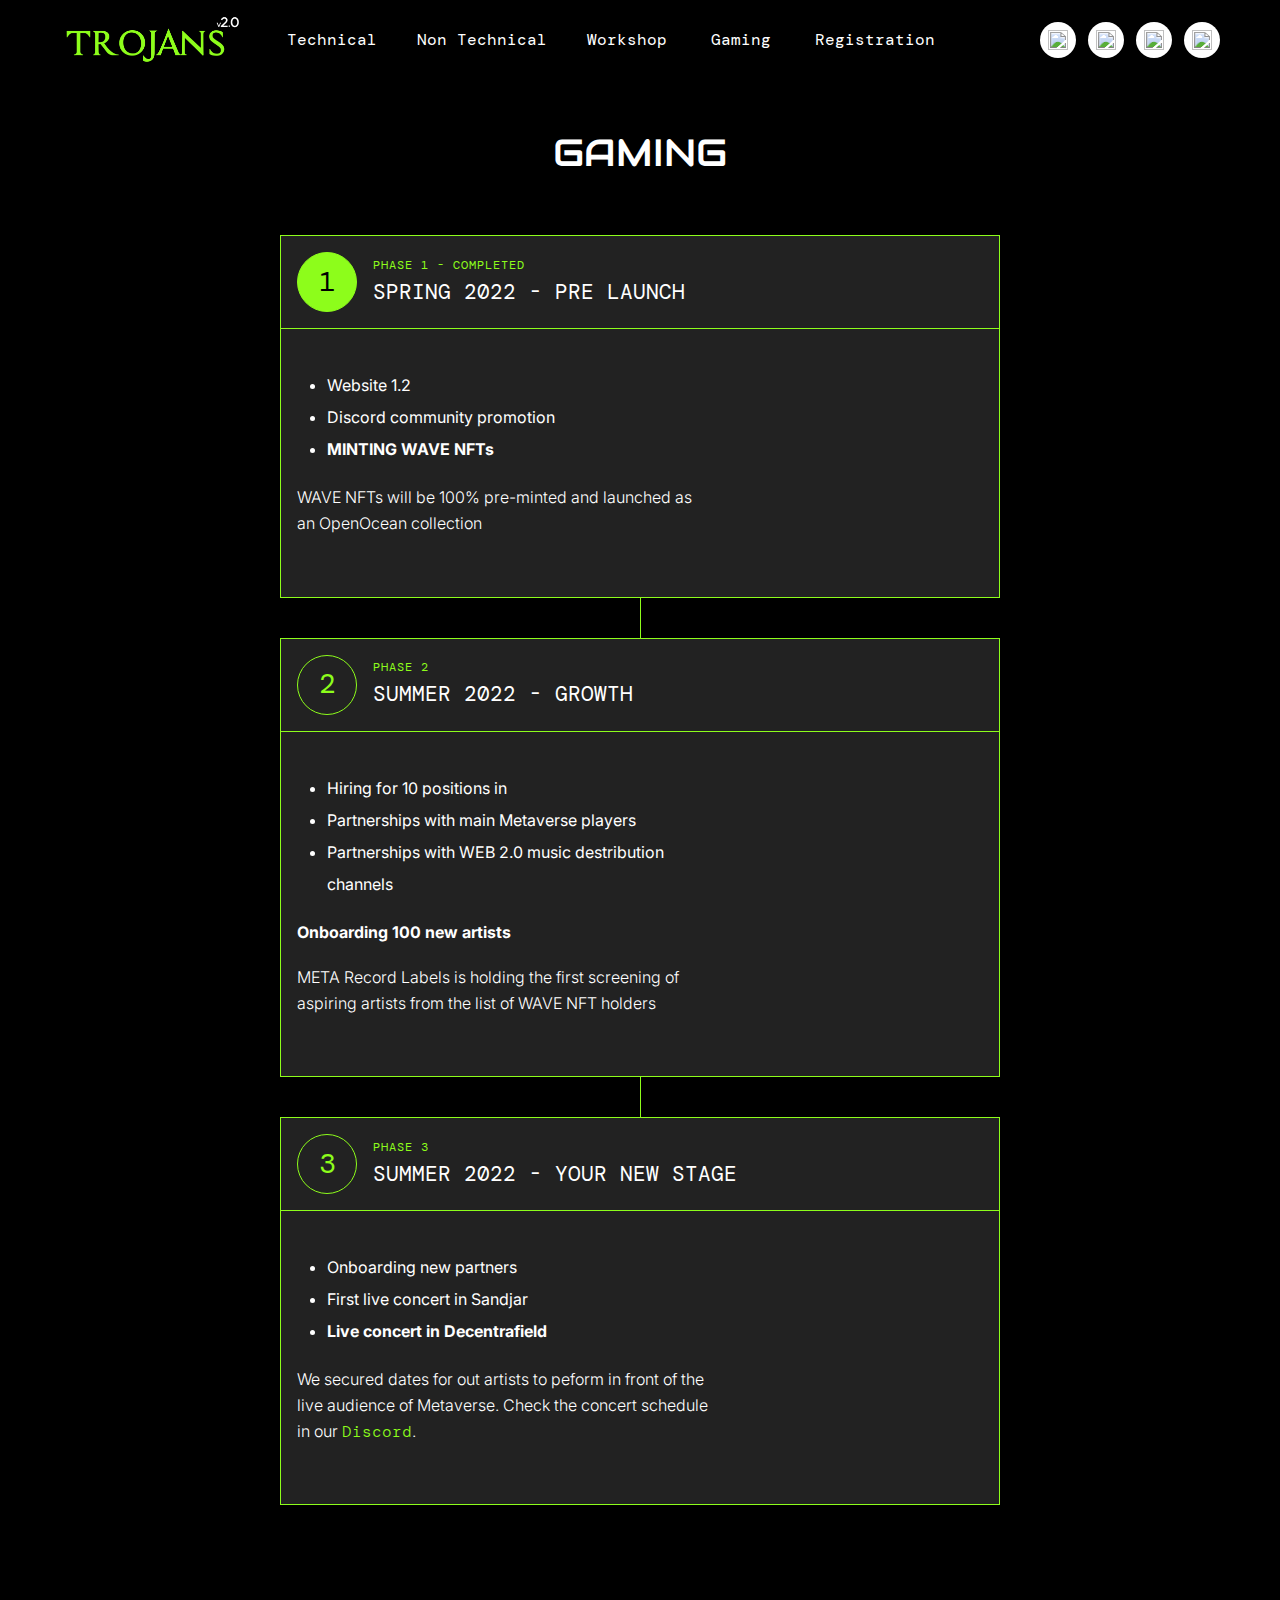
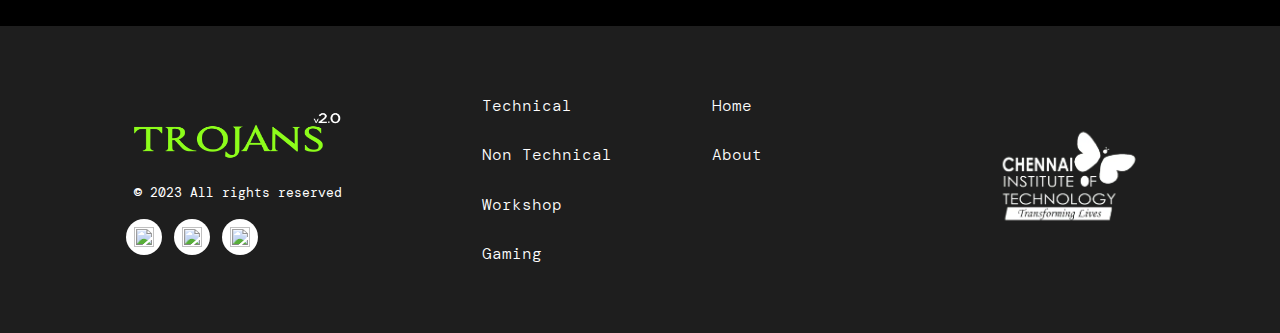
==== views/gaming.html @ e1718875 "first commit" ====
<!DOCTYPE html>
<!-- This site was created in Webflow. https://www.webflow.com --><!-- Last Published: Thu Mar 24 2022 05:34:51 GMT+0000 (Coordinated Universal Time) -->
<html
	data-wf-domain="metarl.webflow.io"
	data-wf-page="62380a41f823f590423b985d"
	data-wf-site="62380a41f823f569003b985b"
>
	<head>
		<meta charset="utf-8" />
		<title>Gaming | Trojans</title>
		<meta
			content="Meta — Webflow HTML5 Website Template"
			property="og:title"
		/>
		<meta
			content="https://assets.website-files.com/62380a41f823f569003b985b/6239abb350eca67dde2a43d3_Meta%20Gallery%201.jpg"
			property="og:image"
		/>
		<meta
			content="Meta — Webflow HTML5 Website Template"
			property="twitter:title"
		/>
		<meta
			content="https://assets.website-files.com/62380a41f823f569003b985b/6239abb350eca67dde2a43d3_Meta%20Gallery%201.jpg"
			property="twitter:image"
		/>
		<meta content="width=device-width, initial-scale=1" name="viewport" />
		<meta content="Webflow" name="generator" />
		<!-- <link
			href="https://assets.website-files.com/62380a41f823f569003b985b/css/metarl.webflow.74f2e9437.css"
			rel="stylesheet"
			type="text/css"
		/> -->
		<link href="https://fonts.googleapis.com" rel="preconnect" />
		<link
			href="https://fonts.gstatic.com"
			rel="preconnect"
			crossorigin="anonymous"
		/>
		<!-- <script
			src="https://ajax.googleapis.com/ajax/libs/webfont/1.6.26/webfont.js"
			type="text/javascript"
		></script> -->
		<link rel="stylesheet" href="../css/styles.css" />
		<script src="../js/index.js"></script>
		<script type="text/javascript">
			WebFont.load({
				google: {
					families: [
						"Inter:100,200,300,regular,500,600,700,800,900",
						"DM Mono:300,300italic,regular,italic,500,500italic",
						"Audiowide:regular",
					],
				},
			});
		</script>
		<!--[if lt IE 9
			]><script
				src="https://cdnjs.cloudflare.com/ajax/libs/html5shiv/3.7.3/html5shiv.min.js"
				type="text/javascript"
			></script
		><![endif]-->
		<script type="text/javascript">
			!(function (o, c) {
				var n = c.documentElement,
					t = " w-mod-";
				(n.className += t + "js"),
					("ontouchstart" in o ||
						(o.DocumentTouch && c instanceof DocumentTouch)) &&
						(n.className += t + "touch");
			})(window, document);
		</script>
		<link
			href="https://assets.website-files.com/62380a41f823f569003b985b/62384240e1f64b5e39c59552_metarl-favicon.png"
			rel="shortcut icon"
			type="image/x-icon"
		/>
		<link
			href="https://assets.website-files.com/62380a41f823f569003b985b/6238424346d20462c3540a99_metarl-webclip.png"
			rel="apple-touch-icon"
		/>
	</head>
	<body>
		<div
			data-w-id="1cf424b7-c625-1992-6aeb-140d4b8a7b1a"
			data-animation="default"
			data-collapse="medium"
			data-duration="500"
			data-easing="ease"
			data-easing2="ease"
			role="banner"
			class="navbar w-nav"
		>
			<div class="container in-nav-bar w-container">
				<div class="navbar-wrapper">
					<a
						href="../index.html"
						aria-current="page"
						class="brand w-nav-brand w--current"
						><img
							src="../assets/home/Tro1.png"
							loading="lazy"
							height="32"
							alt="Trojans v2.0"
					/></a>
					<nav role="navigation" class="nav-menu w-nav-menu">
						<div>
							<a
								href="./technical.html"
								class="nav-link w-nav-link"
								>Technical</a
							><a
								href="./nontechnical.html"
								class="nav-link w-nav-link"
								>Non Technical</a
							><a
								href="./workshop.html"
								class="nav-link w-nav-link"
								>Workshop</a
							>
							<a href="./gaming.html" class="nav-link w-nav-link"
								>Gaming</a
							>
							<a
								href="./register.html"
								class="nav-link w-nav-link"
								>Registration</a
							>
						</div>
						<div
							class="social-links-wrap top-margin-12px-on-mobile"
						>
							<a
								href="https://twitter.com/"
								target="_blank"
								class="social-link w-inline-block"
								><img
									src="https://assets.website-files.com/62380a41f823f569003b985b/623811522e6e68b708f49b58_Twitter.png"
									loading="lazy"
									alt=""
									class="social-icon" /></a
							><a
								href="https://discord.com/"
								target="_blank"
								class="social-link w-inline-block"
								><img
									src="https://assets.website-files.com/62380a41f823f569003b985b/62381152d5477ff6516a767b_Discord.png"
									loading="lazy"
									alt=""
									class="social-icon" /></a
							><a
								href="http://youtube.com"
								target="_blank"
								class="social-link w-inline-block"
								><img
									src="https://assets.website-files.com/62380a41f823f569003b985b/62381152b6d9c863aa885bea_YouTube.png"
									loading="lazy"
									alt=""
									class="social-icon" /></a
							><a
								href="https://telegram.org/"
								target="_blank"
								class="social-link w-inline-block"
								><img
									src="https://assets.website-files.com/62380a41f823f569003b985b/62381152cad42d97dfbd3543_Telegram%20App.png"
									loading="lazy"
									alt=""
									class="social-icon"
							/></a>
						</div>
					</nav>
					<div class="menu-button w-nav-button">
						<div
							data-is-ix2-target="1"
							class="lottie-animation"
							data-w-id="1cf424b7-c625-1992-6aeb-140d4b8a7b2b"
							data-animation-type="lottie"
							data-src="https://assets.website-files.com/62380a41f823f569003b985b/62380a41f823f5cbd93b987b_lottieflow-menu-nav-08-ffffff-easey.json"
							data-loop="0"
							data-direction="1"
							data-autoplay="0"
							data-renderer="svg"
							data-default-duration="2.0208333333333335"
							data-duration="0"
							data-ix2-initial-state="0"
						></div>
					</div>
				</div>
			</div>
		</div>
		<div class="section overflow-hidden wf-section">
			<div class="container w-container">
				<h2 class="font-align-center no-top-margin">Gaming</h2>
				<div class="roadmap-wrap">
					<div class="roadmap-step-wrap">
						<div class="roadmap-step-head">
							<div class="number completed">1</div>
							<div>
								<div class="label">Phase 1 - completed</div>
								<h4
									id="w-node-_71e1b1e4-b898-b0ba-5ba6-ccaa2db0e87a-423b985d"
									class="no-margins"
								>
									Spring 2022 - pre launch
								</h4>
							</div>
						</div>
						<div class="roadmap-step-body-wrap">
							<div class="w-richtext">
								<ul role="list">
									<li>Website 1.2</li>
									<li>Discord community promotion</li>
									<li><strong>MINTING WAVE NFTs</strong></li>
								</ul>
								<p>
									WAVE NFTs will be 100% pre-minted and
									launched as an OpenOcean collection
								</p>
							</div>
							<img
								src="https://assets.website-files.com/62380a41f823f569003b985b/623823e6a0edab0b97676154_wave1-min.jpg"
								loading="lazy"
								sizes="(max-width: 479px) 100vw, 172px"
								srcset="
									https://assets.website-files.com/62380a41f823f569003b985b/623823e6a0edab0b97676154_wave1-min-p-500.jpeg   500w,
									https://assets.website-files.com/62380a41f823f569003b985b/623823e6a0edab0b97676154_wave1-min-p-800.jpeg   800w,
									https://assets.website-files.com/62380a41f823f569003b985b/623823e6a0edab0b97676154_wave1-min-p-1080.jpeg 1080w,
									https://assets.website-files.com/62380a41f823f569003b985b/623823e6a0edab0b97676154_wave1-min-p-1600.jpeg 1600w,
									https://assets.website-files.com/62380a41f823f569003b985b/623823e6a0edab0b97676154_wave1-min.jpg         1875w
								"
								alt=""
								class="roadmap-illustration"
							/>
						</div>
					</div>
					<div class="roadmap-line"></div>
					<div class="roadmap-step-wrap">
						<div class="roadmap-step-head">
							<div class="number">2</div>
							<div>
								<div class="label">Phase 2</div>
								<h4
									id="w-node-_49973c3d-4d0a-66db-6110-8839428901ad-423b985d"
									class="no-margins"
								>
									Summer 2022 - GROWTH
								</h4>
							</div>
						</div>
						<div class="roadmap-step-body-wrap">
							<div class="w-richtext">
								<ul role="list">
									<li>Hiring for 10 positions in</li>
									<li>
										Partnerships with main Metaverse players
									</li>
									<li>
										Partnerships with WEB 2.0 music
										destribution channels
									</li>
								</ul>
								<p>
									<strong>Onboarding 100 new artists</strong>
								</p>
								<p>
									META Record Labels is holding the first
									screening of aspiring artists from the list
									of WAVE NFT holders
								</p>
							</div>
							<img
								src="https://assets.website-files.com/62380a41f823f569003b985b/623823e853e9a43bca0aaf5b_wave2-min.jpg"
								loading="lazy"
								sizes="(max-width: 479px) 100vw, 172px"
								srcset="
									https://assets.website-files.com/62380a41f823f569003b985b/623823e853e9a43bca0aaf5b_wave2-min-p-500.jpeg   500w,
									https://assets.website-files.com/62380a41f823f569003b985b/623823e853e9a43bca0aaf5b_wave2-min-p-800.jpeg   800w,
									https://assets.website-files.com/62380a41f823f569003b985b/623823e853e9a43bca0aaf5b_wave2-min-p-1080.jpeg 1080w,
									https://assets.website-files.com/62380a41f823f569003b985b/623823e853e9a43bca0aaf5b_wave2-min-p-1600.jpeg 1600w,
									https://assets.website-files.com/62380a41f823f569003b985b/623823e853e9a43bca0aaf5b_wave2-min.jpg         1875w
								"
								alt=""
								class="roadmap-illustration"
							/>
						</div>
					</div>
					<div class="roadmap-line"></div>
					<div class="roadmap-step-wrap">
						<div class="roadmap-step-head">
							<div class="number">3</div>
							<div>
								<div class="label">Phase 3</div>
								<h4
									id="w-node-_9613913e-e3c8-3b72-625c-567e49ae8258-423b985d"
									class="no-margins"
								>
									Summer 2022 - YOuR new stage
								</h4>
							</div>
						</div>
						<div class="roadmap-step-body-wrap">
							<div class="w-richtext">
								<ul role="list">
									<li>Onboarding new partners</li>
									<li>First live concert in Sandjar</li>
									<li>
										<strong
											>Live concert in
											Decentrafield</strong
										>
									</li>
								</ul>
								<p>
									We secured dates for out artists to peform
									in front of the live audience of Metaverse.
									Check the concert schedule in our
									<a
										href="https://discord.com/"
										target="_blank"
										>Discord</a
									>.
								</p>
							</div>
							<img
								src="https://assets.website-files.com/62380a41f823f569003b985b/623823e9c8b715546825e329_wave3-min.jpg"
								loading="lazy"
								sizes="(max-width: 479px) 100vw, 172px"
								srcset="
									https://assets.website-files.com/62380a41f823f569003b985b/623823e9c8b715546825e329_wave3-min-p-500.jpeg   500w,
									https://assets.website-files.com/62380a41f823f569003b985b/623823e9c8b715546825e329_wave3-min-p-800.jpeg   800w,
									https://assets.website-files.com/62380a41f823f569003b985b/623823e9c8b715546825e329_wave3-min-p-1080.jpeg 1080w,
									https://assets.website-files.com/62380a41f823f569003b985b/623823e9c8b715546825e329_wave3-min-p-1600.jpeg 1600w,
									https://assets.website-files.com/62380a41f823f569003b985b/623823e9c8b715546825e329_wave3-min.jpg         1875w
								"
								alt=""
								class="roadmap-illustration"
							/>
						</div>
					</div>
					<img
						src="https://assets.website-files.com/62380a41f823f569003b985b/62382580967af567555b2679_pattern.svg"
						loading="eager"
						alt=""
						class="pattern-image roadmap-1"
					/><img
						src="https://assets.website-files.com/62380a41f823f569003b985b/62382580967af567555b2679_pattern.svg"
						loading="eager"
						alt=""
						class="pattern-image roadmap-2"
					/><img
						src="https://assets.website-files.com/62380a41f823f569003b985b/62382580967af567555b2679_pattern.svg"
						loading="eager"
						alt=""
						class="pattern-image roadmap-3"
					/>
				</div>
			</div>
		</div>
		<div class="section footer wf-section">
			<div class="container w-container">
				<div class="footer-wrap">
					<div class="footer-logo-wrap">
						<a
							href="/"
							aria-current="page"
							class="brand w-nav-brand w--current"
							><img
								src="../assets/home/Tro1.png"
								loading="lazy"
								height="24"
								alt=""
						/></a>
						<div class="legal-text">
							<strong>©</strong> 2023 All rights reserved
						</div>
						<div
							id="w-node-_4eaa6153-db8e-8bfe-6190-d3aee4a870a4-9ea95ec4"
							class="social-links-wrap"
						>
							
							
							<a
								href="https://www.youtube.com/channel/UC5pM39xn_AYsaldF2DPpI3A"
								target="_blank"
								class="social-link w-inline-block"
								><img
									src="https://assets.website-files.com/62380a41f823f569003b985b/62381152b6d9c863aa885bea_YouTube.png"
									loading="lazy"
									alt=""
									class="social-icon"
							/></a>
							<a
								href="https://www.linkedin.com/in/trojans-cit-363404239/"
								target="_blank"
								class="social-link w-inline-block"
								><img
									src="https://img.icons8.com/ios-glyphs/80/null/linkedin-circled--v1.png"
									loading="lazy"
									alt=""
									class="social-icon"
							/></a>
							<a
								href="https://www.instagram.com/trojans_cit/"
								target="_blank"
								class="social-link w-inline-block"
								><img
									src="https://img.icons8.com/ios-glyphs/30/null/instagram-new.png"
									loading="lazy"
									alt=""
									class="social-icon"
							/></a>
						</div>
					</div>

					<div class="footer-links-wrap">
						<div class="footer-column">
							<a href="./technical.html" class="footer-link"
								>Technical</a
							><a href="./nontechnical.html" class="footer-link"
								>Non Technical</a
							><a href="./workshop.html" class="footer-link"
								>Workshop</a
							>
							<a href="./gaming.html" class="footer-link"
								>Gaming</a
							>
						</div>
						<div class="footer-column">
							<a href="../index.html" class="footer-link">Home</a
							><a href="../index.html#about" class="footer-link"
								>About</a
							>
						</div>
						<div
							id="w-node-_6ee523ac-7e0b-21e2-3952-c32e4ff9daf5-9ea95ec4"
							class="footer-column"
						>
							<!-- <div
								id="w-node-_926a3c1b-c91d-d0a3-29e9-2f7a21c246ba-9ea95ec4"
								class="footer-link secondary"
							>
								Powered by
								<a
									href="https://webflow.com/"
									target="_blank"
									class="font-color-white underline"
									>Webflow</a
								>
							</div>
							<div
								id="w-node-_75088ecb-0834-2e28-41bf-0f2bb34b526d-9ea95ec4"
								class="footer-link secondary"
							>
								Developed by
								<a
									href="https://webflow.com/templates/designers/anastasiia"
									target="_blank"
									class="font-color-white underline"
									>Anastasiia G.</a
								>
							</div> -->
						</div>
					</div>
					<div class="footer-links-wrap">
						<div class="citlogo">
							<img
								class="citfooter"
								src="../assets/cit/cit_white_logo.webp"
								alt=""
							/>
						</div>
					</div>
				</div>
			</div>
		</div>
		<script
			src="https://d3e54v103j8qbb.cloudfront.net/js/jquery-3.5.1.min.dc5e7f18c8.js?site=62380a41f823f569003b985b"
			type="text/javascript"
			integrity="sha256-9/aliU8dGd2tb6OSsuzixeV4y/faTqgFtohetphbbj0="
			crossorigin="anonymous"
		></script>
		<script src="../js/javascript.js"></script>
		<!-- <script
			src="https://assets.website-files.com/62380a41f823f569003b985b/js/webflow.1b45998d8.js"
			type="text/javascript"
		></script> -->
		<!--[if lte IE 9
			]><script src="//cdnjs.cloudflare.com/ajax/libs/placeholders/3.0.2/placeholders.min.js"></script
		><![endif]-->
	</body>
</html>
---- css/styles.css ----
/* Generated on: Thu Mar 24 2022 05:34:51 GMT+0000 (Coordinated Universal Time) */
/* ==========================================================================
   normalize.css v3.0.3 | MIT License | github.com/necolas/normalize.css 
   ========================================================================== */
/*! normalize.css v3.0.3 | MIT License | github.com/necolas/normalize.css */
html {
	font-family: sans-serif;
	-ms-text-size-adjust: 100%;
	-webkit-text-size-adjust: 100%;
}
body {
	margin: 0;
}
article,
aside,
details,
figcaption,
figure,
footer,
header,
hgroup,
main,
menu,
nav,
section,
summary {
	display: block;
}
audio,
canvas,
progress,
video {
	display: inline-block;
	vertical-align: baseline;
}
audio:not([controls]) {
	display: none;
	height: 0;
}
[hidden],
template {
	display: none;
}
a {
	background-color: transparent;
}
a:active,
a:hover {
	outline: 0;
}
abbr[title] {
	border-bottom: 1px dotted;
}
b,
strong {
	font-weight: bold;
}
dfn {
	font-style: italic;
}
h1 {
	font-size: 2em;
	margin: 0.67em 0;
}
mark {
	background: #ff0;
	color: #000;
}
small {
	font-size: 80%;
}
sub,
sup {
	font-size: 75%;
	line-height: 0;
	position: relative;
	vertical-align: baseline;
}
sup {
	top: -0.5em;
}
sub {
	bottom: -0.25em;
}
img {
	border: 0;
}
svg:not(:root) {
	overflow: hidden;
}
figure {
	margin: 1em 40px;
}
hr {
	box-sizing: content-box;
	height: 0;
}
pre {
	overflow: auto;
}
code,
kbd,
pre,
samp {
	font-family: monospace, monospace;
	font-size: 1em;
}
button,
input,
optgroup,
select,
textarea {
	color: inherit;
	font: inherit;
	margin: 0;
}
button {
	overflow: visible;
}
button,
select {
	text-transform: none;
}
button,
html input[type="button"],
input[type="reset"] {
	-webkit-appearance: button;
	cursor: pointer;
}
button[disabled],
html input[disabled] {
	cursor: default;
}
button::-moz-focus-inner,
input::-moz-focus-inner {
	border: 0;
	padding: 0;
}
input {
	line-height: normal;
}
input[type="checkbox"],
input[type="radio"] {
	box-sizing: border-box;
	padding: 0;
}
input[type="number"]::-webkit-inner-spin-button,
input[type="number"]::-webkit-outer-spin-button {
	height: auto;
}
input[type="search"] {
	-webkit-appearance: none;
}
input[type="search"]::-webkit-search-cancel-button,
input[type="search"]::-webkit-search-decoration {
	-webkit-appearance: none;
}
fieldset {
	border: 1px solid #c0c0c0;
	margin: 0 2px;
	padding: 0.35em 0.625em 0.75em;
}
legend {
	border: 0;
	padding: 0;
}
textarea {
	overflow: auto;
}
optgroup {
	font-weight: bold;
}
table {
	border-collapse: collapse;
	border-spacing: 0;
}
td,
th {
	padding: 0;
}

/* ==========================================================================
   Start of base Webflow CSS - If you're looking for some ultra-clean CSS, skip the boilerplate and see the unminified code below.
   ========================================================================== */
@font-face {
	font-family: "webflow-icons";
	src: url("[data-uri]")
		format("truetype");
	font-weight: normal;
	font-style: normal;
}
[class^="w-icon-"],
[class*=" w-icon-"] {
	font-family: "webflow-icons" !important;
	speak: none;
	font-style: normal;
	font-weight: normal;
	font-variant: normal;
	text-transform: none;
	line-height: 1;
	-webkit-font-smoothing: antialiased;
	-moz-osx-font-smoothing: grayscale;
}
.w-icon-slider-right:before {
	content: "\e600";
}
.w-icon-slider-left:before {
	content: "\e601";
}
.w-icon-nav-menu:before {
	content: "\e602";
}
.w-icon-arrow-down:before,
.w-icon-dropdown-toggle:before {
	content: "\e603";
}
.w-icon-file-upload-remove:before {
	content: "\e900";
}
.w-icon-file-upload-icon:before {
	content: "\e903";
}
* {
	-webkit-box-sizing: border-box;
	-moz-box-sizing: border-box;
	box-sizing: border-box;
}
html {
	height: 100%;
}
body {
	margin: 0;
	min-height: 100%;
	background-color: #fff;
	font-family: Arial, sans-serif;
	font-size: 14px;
	line-height: 20px;
	color: #333;
}
img {
	max-width: 100%;
	vertical-align: middle;
	display: inline-block;
}
html.w-mod-touch * {
	background-attachment: scroll !important;
}
.w-block {
	display: block;
}
.w-inline-block {
	max-width: 100%;
	display: inline-block;
}
.w-clearfix:before,
.w-clearfix:after {
	content: " ";
	display: table;
	grid-column-start: 1;
	grid-row-start: 1;
	grid-column-end: 2;
	grid-row-end: 2;
}
.w-clearfix:after {
	clear: both;
}
.w-hidden {
	display: none;
}
.w-button {
	display: inline-block;
	padding: 9px 15px;
	background-color: #3898ec;
	color: white;
	border: 0;
	line-height: inherit;
	text-decoration: none;
	cursor: pointer;
	border-radius: 0;
}
input.w-button {
	-webkit-appearance: button;
}
html[data-w-dynpage] [data-w-cloak] {
	color: transparent !important;
}
/* .w-webflow-badge,
.w-webflow-badge * {
	position: static;
	left: auto;
	top: auto;
	right: auto;
	bottom: auto;
	z-index: auto;
	display: none;
	visibility: visible;
	overflow: visible;
	overflow-x: visible;
	overflow-y: visible;
	box-sizing: border-box;
	width: auto;
	height: auto;
	max-height: none;
	max-width: none;
	min-height: 0;
	min-width: 0;
	margin: 0;
	padding: 0;
	float: none;
	clear: none;
	border: 0 none transparent;
	border-radius: 0;
	background: none;
	background-image: none;
	background-position: 0 0;
	background-size: auto auto;
	background-repeat: repeat;
	background-origin: padding-box;
	background-clip: border-box;
	background-attachment: scroll;
	background-color: transparent;
	box-shadow: none;
	opacity: 1;
	transform: none;
	transition: none;
	direction: ltr;
	font-family: inherit;
	font-weight: inherit;
	color: inherit;
	font-size: inherit;
	line-height: inherit;
	font-style: inherit;
	font-variant: inherit;
	text-align: inherit;
	letter-spacing: inherit;
	text-decoration: inherit;
	text-indent: 0;
	text-transform: inherit;
	list-style-type: disc;
	text-shadow: none;
	font-smoothing: auto;
	vertical-align: baseline;
	cursor: inherit;
	white-space: inherit;
	word-break: normal;
	word-spacing: normal;
	word-wrap: normal;
}
.w-webflow-badge {
	position: fixed !important;
	display: inline-block !important;
	visibility: visible !important;
	z-index: 2147483647 !important;
	top: auto !important;
	right: 12px !important;
	bottom: 12px !important;
	left: auto !important;
	color: #aaadb0 !important;
	background-color: #fff !important;
	border-radius: 3px !important;
	padding: 6px 8px 6px 6px !important;
	font-size: 12px !important;
	opacity: 1 !important;
	line-height: 14px !important;
	text-decoration: none !important;
	transform: none !important;
	margin: 0 !important;
	width: auto !important;
	height: auto !important;
	overflow: visible !important;
	white-space: nowrap;
	box-shadow: 0 0 0 1px rgba(0, 0, 0, 0.1), 0 1px 3px rgba(0, 0, 0, 0.1);
	cursor: pointer;
}
.w-webflow-badge > img {
	display: inline-block !important;
	visibility: visible !important;
	opacity: 1 !important;
	vertical-align: middle !important;
} */
h1,
h2,
h3,
h4,
h5,
h6 {
	font-weight: bold;
	margin-bottom: 10px;
}
h1 {
	font-size: 38px;
	line-height: 44px;
	margin-top: 20px;
}
h2 {
	font-size: 32px;
	line-height: 36px;
	margin-top: 20px;
}
h3 {
	font-size: 24px;
	line-height: 30px;
	margin-top: 20px;
}
h4 {
	font-size: 18px;
	line-height: 24px;
	margin-top: 10px;
}
h5 {
	font-size: 14px;
	line-height: 20px;
	margin-top: 10px;
}
h6 {
	font-size: 12px;
	line-height: 18px;
	margin-top: 10px;
}
p {
	margin-top: 0;
	margin-bottom: 10px;
}
blockquote {
	margin: 0 0 10px 0;
	padding: 10px 20px;
	border-left: 5px solid #e2e2e2;
	font-size: 18px;
	line-height: 22px;
}
figure {
	margin: 0;
	margin-bottom: 10px;
}
figcaption {
	margin-top: 5px;
	text-align: center;
}
ul,
ol {
	margin-top: 0;
	margin-bottom: 10px;
	padding-left: 40px;
}
.w-list-unstyled {
	padding-left: 0;
	list-style: none;
}
.w-embed:before,
.w-embed:after {
	content: " ";
	display: table;
	grid-column-start: 1;
	grid-row-start: 1;
	grid-column-end: 2;
	grid-row-end: 2;
}
.w-embed:after {
	clear: both;
}
.w-video {
	width: 100%;
	position: relative;
	padding: 0;
}
.w-video iframe,
.w-video object,
.w-video embed {
	position: absolute;
	top: 0;
	left: 0;
	width: 100%;
	height: 100%;
	border: none;
}
fieldset {
	padding: 0;
	margin: 0;
	border: 0;
}
button,
html input[type="button"],
input[type="reset"] {
	border: 0;
	cursor: pointer;
	-webkit-appearance: button;
}
.w-form {
	margin: 0 0 15px;
}
.w-form-done {
	display: none;
	padding: 20px;
	text-align: center;
	background-color: #dddddd;
}
.w-form-fail {
	display: none;
	margin-top: 10px;
	padding: 10px;
	background-color: #ffdede;
}
label {
	display: block;
	margin-bottom: 5px;
	font-weight: bold;
}
.w-input,
.w-select {
	display: block;
	width: 100%;
	height: 38px;
	padding: 8px 12px;
	margin-bottom: 10px;
	font-size: 14px;
	line-height: 1.42857143;
	color: #333333;
	vertical-align: middle;
	background-color: #ffffff;
	border: 1px solid #cccccc;
}
.w-input:-moz-placeholder,
.w-select:-moz-placeholder {
	color: #999;
}
.w-input::-moz-placeholder,
.w-select::-moz-placeholder {
	color: #999;
	opacity: 1;
}
.w-input:-ms-input-placeholder,
.w-select:-ms-input-placeholder {
	color: #999;
}
.w-input::-webkit-input-placeholder,
.w-select::-webkit-input-placeholder {
	color: #999;
}
.w-input:focus,
.w-select:focus {
	border-color: #3898ec;
	outline: 0;
}
.w-input[disabled],
.w-select[disabled],
.w-input[readonly],
.w-select[readonly],
fieldset[disabled] .w-input,
fieldset[disabled] .w-select {
	cursor: not-allowed;
	background-color: #eeeeee;
}
textarea.w-input,
textarea.w-select {
	height: auto;
}
.w-select {
	background-color: #f3f3f3;
}
.w-select[multiple] {
	height: auto;
}
.w-form-label {
	display: inline-block;
	cursor: pointer;
	font-weight: normal;
	margin-bottom: 0;
}
.w-radio {
	display: block;
	margin-bottom: 5px;
	padding-left: 20px;
}
.w-radio:before,
.w-radio:after {
	content: " ";
	display: table;
	grid-column-start: 1;
	grid-row-start: 1;
	grid-column-end: 2;
	grid-row-end: 2;
}
.w-radio:after {
	clear: both;
}
.w-radio-input {
	margin: 4px 0 0;
	margin-top: 1px \9;
	line-height: normal;
	float: left;
	margin-left: -20px;
}
.w-radio-input {
	margin-top: 3px;
}
.w-file-upload {
	display: block;
	margin-bottom: 10px;
}
.w-file-upload-input {
	width: 0.1px;
	height: 0.1px;
	opacity: 0;
	overflow: hidden;
	position: absolute;
	z-index: -100;
}
.w-file-upload-default,
.w-file-upload-uploading,
.w-file-upload-success {
	display: inline-block;
	color: #333333;
}
.w-file-upload-error {
	display: block;
	margin-top: 10px;
}
.w-file-upload-default.w-hidden,
.w-file-upload-uploading.w-hidden,
.w-file-upload-error.w-hidden,
.w-file-upload-success.w-hidden {
	display: none;
}
.w-file-upload-uploading-btn {
	display: flex;
	font-size: 14px;
	font-weight: normal;
	cursor: pointer;
	margin: 0;
	padding: 8px 12px;
	border: 1px solid #cccccc;
	background-color: #fafafa;
}
.w-file-upload-file {
	display: flex;
	flex-grow: 1;
	justify-content: space-between;
	margin: 0;
	padding: 8px 9px 8px 11px;
	border: 1px solid #cccccc;
	background-color: #fafafa;
}
.w-file-upload-file-name {
	font-size: 14px;
	font-weight: normal;
	display: block;
}
.w-file-remove-link {
	margin-top: 3px;
	margin-left: 10px;
	width: auto;
	height: auto;
	padding: 3px;
	display: block;
	cursor: pointer;
}
.w-icon-file-upload-remove {
	margin: auto;
	font-size: 10px;
}
.w-file-upload-error-msg {
	display: inline-block;
	color: #ea384c;
	padding: 2px 0;
}
.w-file-upload-info {
	display: inline-block;
	line-height: 38px;
	padding: 0 12px;
}
.w-file-upload-label {
	display: inline-block;
	font-size: 14px;
	font-weight: normal;
	cursor: pointer;
	margin: 0;
	padding: 8px 12px;
	border: 1px solid #cccccc;
	background-color: #fafafa;
}
.w-icon-file-upload-icon,
.w-icon-file-upload-uploading {
	display: inline-block;
	margin-right: 8px;
	width: 20px;
}
.w-icon-file-upload-uploading {
	height: 20px;
}
.w-container {
	margin-left: auto;
	margin-right: auto;
	max-width: 940px;
}
.w-container:before,
.w-container:after {
	content: " ";
	display: table;
	grid-column-start: 1;
	grid-row-start: 1;
	grid-column-end: 2;
	grid-row-end: 2;
}
.w-container:after {
	clear: both;
}
.w-container .w-row {
	margin-left: -10px;
	margin-right: -10px;
}
.w-row:before,
.w-row:after {
	content: " ";
	display: table;
	grid-column-start: 1;
	grid-row-start: 1;
	grid-column-end: 2;
	grid-row-end: 2;
}
.w-row:after {
	clear: both;
}
.w-row .w-row {
	margin-left: 0;
	margin-right: 0;
}
.w-col {
	position: relative;
	float: left;
	width: 100%;
	min-height: 1px;
	padding-left: 10px;
	padding-right: 10px;
}
.w-col .w-col {
	padding-left: 0;
	padding-right: 0;
}
.w-col-1 {
	width: 8.33333333%;
}
.w-col-2 {
	width: 16.66666667%;
}
.w-col-3 {
	width: 25%;
}
.w-col-4 {
	width: 33.33333333%;
}
.w-col-5 {
	width: 41.66666667%;
}
.w-col-6 {
	width: 50%;
}
.w-col-7 {
	width: 58.33333333%;
}
.w-col-8 {
	width: 66.66666667%;
}
.w-col-9 {
	width: 75%;
}
.w-col-10 {
	width: 83.33333333%;
}
.w-col-11 {
	width: 91.66666667%;
}
.w-col-12 {
	width: 100%;
}
.w-hidden-main {
	display: none !important;
}
@media screen and (max-width: 991px) {
	.w-container {
		max-width: 728px;
	}
	.w-hidden-main {
		display: inherit !important;
	}
	.w-hidden-medium {
		display: none !important;
	}
	.w-col-medium-1 {
		width: 8.33333333%;
	}
	.w-col-medium-2 {
		width: 16.66666667%;
	}
	.w-col-medium-3 {
		width: 25%;
	}
	.w-col-medium-4 {
		width: 33.33333333%;
	}
	.w-col-medium-5 {
		width: 41.66666667%;
	}
	.w-col-medium-6 {
		width: 50%;
	}
	.w-col-medium-7 {
		width: 58.33333333%;
	}
	.w-col-medium-8 {
		width: 66.66666667%;
	}
	.w-col-medium-9 {
		width: 75%;
	}
	.w-col-medium-10 {
		width: 83.33333333%;
	}
	.w-col-medium-11 {
		width: 91.66666667%;
	}
	.w-col-medium-12 {
		width: 100%;
	}
	.w-col-stack {
		width: 100%;
		left: auto;
		right: auto;
	}
}
@media screen and (max-width: 767px) {
	.w-hidden-main {
		display: inherit !important;
	}
	.w-hidden-medium {
		display: inherit !important;
	}
	.w-hidden-small {
		display: none !important;
	}
	.w-row,
	.w-container .w-row {
		margin-left: 0;
		margin-right: 0;
	}
	.w-col {
		width: 100%;
		left: auto;
		right: auto;
	}
	.w-col-small-1 {
		width: 8.33333333%;
	}
	.w-col-small-2 {
		width: 16.66666667%;
	}
	.w-col-small-3 {
		width: 25%;
	}
	.w-col-small-4 {
		width: 33.33333333%;
	}
	.w-col-small-5 {
		width: 41.66666667%;
	}
	.w-col-small-6 {
		width: 50%;
	}
	.w-col-small-7 {
		width: 58.33333333%;
	}
	.w-col-small-8 {
		width: 66.66666667%;
	}
	.w-col-small-9 {
		width: 75%;
	}
	.w-col-small-10 {
		width: 83.33333333%;
	}
	.w-col-small-11 {
		width: 91.66666667%;
	}
	.w-col-small-12 {
		width: 100%;
	}
}
@media screen and (max-width: 479px) {
	.w-container {
		max-width: none;
	}
	.w-hidden-main {
		display: inherit !important;
	}
	.w-hidden-medium {
		display: inherit !important;
	}
	.w-hidden-small {
		display: inherit !important;
	}
	.w-hidden-tiny {
		display: none !important;
	}
	.w-col {
		width: 100%;
	}
	.w-col-tiny-1 {
		width: 8.33333333%;
	}
	.w-col-tiny-2 {
		width: 16.66666667%;
	}
	.w-col-tiny-3 {
		width: 25%;
	}
	.w-col-tiny-4 {
		width: 33.33333333%;
	}
	.w-col-tiny-5 {
		width: 41.66666667%;
	}
	.w-col-tiny-6 {
		width: 50%;
	}
	.w-col-tiny-7 {
		width: 58.33333333%;
	}
	.w-col-tiny-8 {
		width: 66.66666667%;
	}
	.w-col-tiny-9 {
		width: 75%;
	}
	.w-col-tiny-10 {
		width: 83.33333333%;
	}
	.w-col-tiny-11 {
		width: 91.66666667%;
	}
	.w-col-tiny-12 {
		width: 100%;
	}
}
.w-widget {
	position: relative;
}
.w-widget-map {
	width: 100%;
	height: 400px;
}
.w-widget-map label {
	width: auto;
	display: inline;
}
.w-widget-map img {
	max-width: inherit;
}
.w-widget-map .gm-style-iw {
	text-align: center;
}
.w-widget-map .gm-style-iw > button {
	display: none !important;
}
.w-widget-twitter {
	overflow: hidden;
}
.w-widget-twitter-count-shim {
	display: inline-block;
	vertical-align: top;
	position: relative;
	width: 28px;
	height: 20px;
	text-align: center;
	background: white;
	border: #758696 solid 1px;
	border-radius: 3px;
}
.w-widget-twitter-count-shim * {
	pointer-events: none;
	-webkit-user-select: none;
	-moz-user-select: none;
	-ms-user-select: none;
	user-select: none;
}
.w-widget-twitter-count-shim .w-widget-twitter-count-inner {
	position: relative;
	font-size: 15px;
	line-height: 12px;
	text-align: center;
	color: #999;
	font-family: serif;
}
.w-widget-twitter-count-shim .w-widget-twitter-count-clear {
	position: relative;
	display: block;
}
.w-widget-twitter-count-shim.w--large {
	width: 36px;
	height: 28px;
}
.w-widget-twitter-count-shim.w--large .w-widget-twitter-count-inner {
	font-size: 18px;
	line-height: 18px;
}
.w-widget-twitter-count-shim:not(.w--vertical) {
	margin-left: 5px;
	margin-right: 8px;
}
.w-widget-twitter-count-shim:not(.w--vertical).w--large {
	margin-left: 6px;
}
.w-widget-twitter-count-shim:not(.w--vertical):before,
.w-widget-twitter-count-shim:not(.w--vertical):after {
	top: 50%;
	left: 0;
	border: solid transparent;
	content: " ";
	height: 0;
	width: 0;
	position: absolute;
	pointer-events: none;
}
.w-widget-twitter-count-shim:not(.w--vertical):before {
	border-color: rgba(117, 134, 150, 0);
	border-right-color: #5d6c7b;
	border-width: 4px;
	margin-left: -9px;
	margin-top: -4px;
}
.w-widget-twitter-count-shim:not(.w--vertical).w--large:before {
	border-width: 5px;
	margin-left: -10px;
	margin-top: -5px;
}
.w-widget-twitter-count-shim:not(.w--vertical):after {
	border-color: rgba(255, 255, 255, 0);
	border-right-color: white;
	border-width: 4px;
	margin-left: -8px;
	margin-top: -4px;
}
.w-widget-twitter-count-shim:not(.w--vertical).w--large:after {
	border-width: 5px;
	margin-left: -9px;
	margin-top: -5px;
}
.w-widget-twitter-count-shim.w--vertical {
	width: 61px;
	height: 33px;
	margin-bottom: 8px;
}
.w-widget-twitter-count-shim.w--vertical:before,
.w-widget-twitter-count-shim.w--vertical:after {
	top: 100%;
	left: 50%;
	border: solid transparent;
	content: " ";
	height: 0;
	width: 0;
	position: absolute;
	pointer-events: none;
}
.w-widget-twitter-count-shim.w--vertical:before {
	border-color: rgba(117, 134, 150, 0);
	border-top-color: #5d6c7b;
	border-width: 5px;
	margin-left: -5px;
}
.w-widget-twitter-count-shim.w--vertical:after {
	border-color: rgba(255, 255, 255, 0);
	border-top-color: white;
	border-width: 4px;
	margin-left: -4px;
}
.w-widget-twitter-count-shim.w--vertical .w-widget-twitter-count-inner {
	font-size: 18px;
	line-height: 22px;
}
.w-widget-twitter-count-shim.w--vertical.w--large {
	width: 76px;
}
.w-background-video {
	position: relative;
	overflow: hidden;
	height: 500px;
	color: white;
}
.w-background-video > video {
	background-size: cover;
	background-position: 50% 50%;
	position: absolute;
	margin: auto;
	width: 100%;
	height: 100%;
	right: -100%;
	bottom: -100%;
	top: -100%;
	left: -100%;
	object-fit: cover;
	z-index: -100;
}
.w-background-video > video::-webkit-media-controls-start-playback-button {
	display: none !important;
	-webkit-appearance: none;
}
.w-slider {
	position: relative;
	height: 300px;
	text-align: center;
	background: #dddddd;
	clear: both;
	-webkit-tap-highlight-color: rgba(0, 0, 0, 0);
	tap-highlight-color: rgba(0, 0, 0, 0);
}
.w-slider-mask {
	position: relative;
	display: block;
	overflow: hidden;
	z-index: 1;
	left: 0;
	right: 0;
	height: 100%;
	white-space: nowrap;
}
.w-slide {
	position: relative;
	display: inline-block;
	vertical-align: top;
	width: 100%;
	height: 100%;
	white-space: normal;
	text-align: left;
}
.w-slider-nav {
	position: absolute;
	z-index: 2;
	top: auto;
	right: 0;
	bottom: 0;
	left: 0;
	margin: auto;
	padding-top: 10px;
	height: 40px;
	text-align: center;
	-webkit-tap-highlight-color: rgba(0, 0, 0, 0);
	tap-highlight-color: rgba(0, 0, 0, 0);
}
.w-slider-nav.w-round > div {
	border-radius: 100%;
}
.w-slider-nav.w-num > div {
	width: auto;
	height: auto;
	padding: 0.2em 0.5em;
	font-size: inherit;
	line-height: inherit;
}
.w-slider-nav.w-shadow > div {
	box-shadow: 0 0 3px rgba(51, 51, 51, 0.4);
}
.w-slider-nav-invert {
	color: #fff;
}
.w-slider-nav-invert > div {
	background-color: rgba(34, 34, 34, 0.4);
}
.w-slider-nav-invert > div.w-active {
	background-color: #222;
}
.w-slider-dot {
	position: relative;
	display: inline-block;
	width: 1em;
	height: 1em;
	background-color: rgba(255, 255, 255, 0.4);
	cursor: pointer;
	margin: 0 3px 0.5em;
	transition: background-color 100ms, color 100ms;
}
.w-slider-dot.w-active {
	background-color: #fff;
}
.w-slider-dot:focus {
	outline: none;
	box-shadow: 0 0 0 2px #fff;
}
.w-slider-dot:focus.w-active {
	box-shadow: none;
}
.w-slider-arrow-left,
.w-slider-arrow-right {
	position: absolute;
	width: 80px;
	top: 0;
	right: 0;
	bottom: 0;
	left: 0;
	margin: auto;
	cursor: pointer;
	overflow: hidden;
	color: white;
	font-size: 40px;
	-webkit-tap-highlight-color: rgba(0, 0, 0, 0);
	tap-highlight-color: rgba(0, 0, 0, 0);
	-webkit-user-select: none;
	-moz-user-select: none;
	-ms-user-select: none;
	user-select: none;
}
.w-slider-arrow-left [class^="w-icon-"],
.w-slider-arrow-right [class^="w-icon-"],
.w-slider-arrow-left [class*=" w-icon-"],
.w-slider-arrow-right [class*=" w-icon-"] {
	position: absolute;
}
.w-slider-arrow-left:focus,
.w-slider-arrow-right:focus {
	outline: 0;
}
.w-slider-arrow-left {
	z-index: 3;
	right: auto;
}
.w-slider-arrow-right {
	z-index: 4;
	left: auto;
}
.w-icon-slider-left,
.w-icon-slider-right {
	top: 0;
	right: 0;
	bottom: 0;
	left: 0;
	margin: auto;
	width: 1em;
	height: 1em;
}
.w-slider-aria-label {
	border: 0;
	clip: rect(0 0 0 0);
	height: 1px;
	margin: -1px;
	overflow: hidden;
	padding: 0;
	position: absolute;
	width: 1px;
}
.w-slider-force-show {
	display: block !important;
}
.w-dropdown {
	display: inline-block;
	position: relative;
	text-align: left;
	margin-left: auto;
	margin-right: auto;
	z-index: 900;
}
.w-dropdown-btn,
.w-dropdown-toggle,
.w-dropdown-link {
	position: relative;
	vertical-align: top;
	text-decoration: none;
	color: #222222;
	padding: 20px;
	text-align: left;
	margin-left: auto;
	margin-right: auto;
	white-space: nowrap;
}
.w-dropdown-toggle {
	-webkit-user-select: none;
	-moz-user-select: none;
	-ms-user-select: none;
	user-select: none;
	display: inline-block;
	cursor: pointer;
	padding-right: 40px;
}
.w-dropdown-toggle:focus {
	outline: 0;
}
.w-icon-dropdown-toggle {
	position: absolute;
	top: 0;
	right: 0;
	bottom: 0;
	margin: auto;
	margin-right: 20px;
	width: 1em;
	height: 1em;
}
.w-dropdown-list {
	position: absolute;
	background: #dddddd;
	display: none;
	min-width: 100%;
}
.w-dropdown-list.w--open {
	display: block;
}
.w-dropdown-link {
	padding: 10px 20px;
	display: block;
	color: #222222;
}
.w-dropdown-link.w--current {
	color: #0082f3;
}
.w-dropdown-link:focus {
	outline: 0;
}
@media screen and (max-width: 767px) {
	.w-nav-brand {
		padding-left: 10px;
	}
}
.w-lightbox-backdrop {
	color: #000;
	cursor: auto;
	font-family: serif;
	font-size: medium;
	font-style: normal;
	font-variant: normal;
	font-weight: normal;
	letter-spacing: normal;
	line-height: normal;
	list-style: disc;
	text-align: start;
	text-indent: 0;
	text-shadow: none;
	text-transform: none;
	visibility: visible;
	white-space: normal;
	word-break: normal;
	word-spacing: normal;
	word-wrap: normal;
	position: fixed;
	top: 0;
	right: 0;
	bottom: 0;
	left: 0;
	color: #fff;
	font-family: "Helvetica Neue", Helvetica, Ubuntu, "Segoe UI", Verdana,
		sans-serif;
	font-size: 17px;
	line-height: 1.2;
	font-weight: 300;
	text-align: center;
	background: rgba(0, 0, 0, 0.9);
	z-index: 2000;
	outline: 0;
	opacity: 0;
	-webkit-user-select: none;
	-moz-user-select: none;
	-ms-user-select: none;
	-webkit-tap-highlight-color: transparent;
	-webkit-transform: translate(0, 0);
}
.w-lightbox-backdrop,
.w-lightbox-container {
	height: 100%;
	overflow: auto;
	-webkit-overflow-scrolling: touch;
}
.w-lightbox-content {
	position: relative;
	height: 100vh;
	overflow: hidden;
}
.w-lightbox-view {
	position: absolute;
	width: 100vw;
	height: 100vh;
	opacity: 0;
}
.w-lightbox-view:before {
	content: "";
	height: 100vh;
}
.w-lightbox-group,
.w-lightbox-group .w-lightbox-view,
.w-lightbox-group .w-lightbox-view:before {
	height: 86vh;
}
.w-lightbox-frame,
.w-lightbox-view:before {
	display: inline-block;
	vertical-align: middle;
}
.w-lightbox-figure {
	position: relative;
	margin: 0;
}
.w-lightbox-group .w-lightbox-figure {
	cursor: pointer;
}
.w-lightbox-img {
	width: auto;
	height: auto;
	max-width: none;
}
.w-lightbox-image {
	display: block;
	float: none;
	max-width: 100vw;
	max-height: 100vh;
}
.w-lightbox-group .w-lightbox-image {
	max-height: 86vh;
}
.w-lightbox-caption {
	position: absolute;
	right: 0;
	bottom: 0;
	left: 0;
	padding: 0.5em 1em;
	background: rgba(0, 0, 0, 0.4);
	text-align: left;
	text-overflow: ellipsis;
	white-space: nowrap;
	overflow: hidden;
}
.w-lightbox-embed {
	position: absolute;
	top: 0;
	right: 0;
	bottom: 0;
	left: 0;
	width: 100%;
	height: 100%;
}
.w-lightbox-control {
	position: absolute;
	top: 0;
	width: 4em;
	background-size: 24px;
	background-repeat: no-repeat;
	background-position: center;
	cursor: pointer;
	-webkit-transition: all 0.3s;
	transition: all 0.3s;
}
.w-lightbox-left {
	display: none;
	bottom: 0;
	left: 0;
	background-image: url("[data-uri]");
}
.w-lightbox-right {
	display: none;
	right: 0;
	bottom: 0;
	background-image: url("[data-uri]");
}
.w-lightbox-close {
	right: 0;
	height: 2.6em;
	background-image: url("[data-uri]");
	background-size: 18px;
}
.w-lightbox-strip {
	position: absolute;
	bottom: 0;
	left: 0;
	right: 0;
	padding: 0 1vh;
	line-height: 0;
	white-space: nowrap;
	overflow-x: auto;
	overflow-y: hidden;
}
.w-lightbox-item {
	display: inline-block;
	width: 10vh;
	padding: 2vh 1vh;
	box-sizing: content-box;
	cursor: pointer;
	-webkit-transform: translate3d(0, 0, 0);
}
.w-lightbox-active {
	opacity: 0.3;
}
.w-lightbox-thumbnail {
	position: relative;
	height: 10vh;
	background: #222;
	overflow: hidden;
}
.w-lightbox-thumbnail-image {
	position: absolute;
	top: 0;
	left: 0;
}
.w-lightbox-thumbnail .w-lightbox-tall {
	top: 50%;
	width: 100%;
	-webkit-transform: translate(0, -50%);
	-ms-transform: translate(0, -50%);
	transform: translate(0, -50%);
}
.w-lightbox-thumbnail .w-lightbox-wide {
	left: 50%;
	height: 100%;
	-webkit-transform: translate(-50%, 0);
	-ms-transform: translate(-50%, 0);
	transform: translate(-50%, 0);
}
.w-lightbox-spinner {
	position: absolute;
	top: 50%;
	left: 50%;
	box-sizing: border-box;
	width: 40px;
	height: 40px;
	margin-top: -20px;
	margin-left: -20px;
	border: 5px solid rgba(0, 0, 0, 0.4);
	border-radius: 50%;
	-webkit-animation: spin 0.8s infinite linear;
	animation: spin 0.8s infinite linear;
}
.w-lightbox-spinner:after {
	content: "";
	position: absolute;
	top: -4px;
	right: -4px;
	bottom: -4px;
	left: -4px;
	border: 3px solid transparent;
	border-bottom-color: #fff;
	border-radius: 50%;
}
.w-lightbox-hide {
	display: none;
}
.w-lightbox-noscroll {
	overflow: hidden;
}
@media (min-width: 768px) {
	.w-lightbox-content {
		height: 96vh;
		margin-top: 2vh;
	}
	.w-lightbox-view,
	.w-lightbox-view:before {
		height: 96vh;
	}
	.w-lightbox-group,
	.w-lightbox-group .w-lightbox-view,
	.w-lightbox-group .w-lightbox-view:before {
		height: 84vh;
	}
	.w-lightbox-image {
		max-width: 96vw;
		max-height: 96vh;
	}
	.w-lightbox-group .w-lightbox-image {
		max-width: 82.3vw;
		max-height: 84vh;
	}
	.w-lightbox-left,
	.w-lightbox-right {
		display: block;
		opacity: 0.5;
	}
	.w-lightbox-close {
		opacity: 0.8;
	}
	.w-lightbox-control:hover {
		opacity: 1;
	}
}
.w-lightbox-inactive,
.w-lightbox-inactive:hover {
	opacity: 0;
}
.w-richtext:before,
.w-richtext:after {
	content: " ";
	display: table;
	grid-column-start: 1;
	grid-row-start: 1;
	grid-column-end: 2;
	grid-row-end: 2;
}
.w-richtext:after {
	clear: both;
}
.w-richtext[contenteditable="true"]:before,
.w-richtext[contenteditable="true"]:after {
	white-space: initial;
}
.w-richtext ol,
.w-richtext ul {
	overflow: hidden;
}
.w-richtext .w-richtext-figure-selected.w-richtext-figure-type-video div:after,
.w-richtext .w-richtext-figure-selected[data-rt-type="video"] div:after {
	outline: 2px solid #2895f7;
}
.w-richtext .w-richtext-figure-selected.w-richtext-figure-type-image div,
.w-richtext .w-richtext-figure-selected[data-rt-type="image"] div {
	outline: 2px solid #2895f7;
}
.w-richtext figure.w-richtext-figure-type-video > div:after,
.w-richtext figure[data-rt-type="video"] > div:after {
	content: "";
	position: absolute;
	display: none;
	left: 0;
	top: 0;
	right: 0;
	bottom: 0;
}
.w-richtext figure {
	position: relative;
	max-width: 60%;
}
.w-richtext figure > div:before {
	cursor: default !important;
}
.w-richtext figure img {
	width: 100%;
}
.w-richtext figure figcaption.w-richtext-figcaption-placeholder {
	opacity: 0.6;
}
.w-richtext figure div {
	font-size: 0;
	color: transparent;
}
.w-richtext figure.w-richtext-figure-type-image,
.w-richtext figure[data-rt-type="image"] {
	display: table;
}
.w-richtext figure.w-richtext-figure-type-image > div,
.w-richtext figure[data-rt-type="image"] > div {
	display: inline-block;
}
.w-richtext figure.w-richtext-figure-type-image > figcaption,
.w-richtext figure[data-rt-type="image"] > figcaption {
	display: table-caption;
	caption-side: bottom;
}
.w-richtext figure.w-richtext-figure-type-video,
.w-richtext figure[data-rt-type="video"] {
	width: 60%;
	height: 0;
}
.w-richtext figure.w-richtext-figure-type-video iframe,
.w-richtext figure[data-rt-type="video"] iframe {
	position: absolute;
	top: 0;
	left: 0;
	width: 100%;
	height: 100%;
}
.w-richtext figure.w-richtext-figure-type-video > div,
.w-richtext figure[data-rt-type="video"] > div {
	width: 100%;
}
.w-richtext figure.w-richtext-align-center {
	margin-right: auto;
	margin-left: auto;
	clear: both;
}
.w-richtext figure.w-richtext-align-center.w-richtext-figure-type-image > div,
.w-richtext figure.w-richtext-align-center[data-rt-type="image"] > div {
	max-width: 100%;
}
.w-richtext figure.w-richtext-align-normal {
	clear: both;
}
.w-richtext figure.w-richtext-align-fullwidth {
	width: 100%;
	max-width: 100%;
	text-align: center;
	clear: both;
	display: block;
	margin-right: auto;
	margin-left: auto;
}
.w-richtext figure.w-richtext-align-fullwidth > div {
	display: inline-block;
	padding-bottom: inherit;
}
.w-richtext figure.w-richtext-align-fullwidth > figcaption {
	display: block;
}
.w-richtext figure.w-richtext-align-floatleft {
	float: left;
	margin-right: 15px;
	clear: none;
}
.w-richtext figure.w-richtext-align-floatright {
	float: right;
	margin-left: 15px;
	clear: none;
}
.w-nav {
	position: relative;
	background: #dddddd;
	z-index: 1000;
}
.w-nav:before,
.w-nav:after {
	content: " ";
	display: table;
	grid-column-start: 1;
	grid-row-start: 1;
	grid-column-end: 2;
	grid-row-end: 2;
}
.w-nav:after {
	clear: both;
}
.w-nav-brand {
	position: relative;
	float: left;
	text-decoration: none;
	color: #333333;
}
.w-nav-link {
	position: relative;
	display: inline-block;
	vertical-align: top;
	text-decoration: none;
	color: #222222;
	padding: 20px;
	text-align: left;
	margin-left: auto;
	margin-right: auto;
}
.w-nav-link.w--current {
	color: #0082f3;
}
.w-nav-menu {
	position: relative;
	float: right;
}
[data-nav-menu-open] {
	display: block !important;
	position: absolute;
	top: 100%;
	left: 0;
	right: 0;
	background: #c8c8c8;
	text-align: center;
	overflow: visible;
	min-width: 200px;
}
.w--nav-link-open {
	display: block;
	position: relative;
}
.w-nav-overlay {
	position: absolute;
	overflow: hidden;
	display: none;
	top: 100%;
	left: 0;
	right: 0;
	width: 100%;
}
.w-nav-overlay [data-nav-menu-open] {
	top: 0;
}
.w-nav[data-animation="over-left"] .w-nav-overlay {
	width: auto;
}
.w-nav[data-animation="over-left"] .w-nav-overlay,
.w-nav[data-animation="over-left"] [data-nav-menu-open] {
	right: auto;
	z-index: 1;
	top: 0;
}
.w-nav[data-animation="over-right"] .w-nav-overlay {
	width: auto;
}
.w-nav[data-animation="over-right"] .w-nav-overlay,
.w-nav[data-animation="over-right"] [data-nav-menu-open] {
	left: auto;
	z-index: 1;
	top: 0;
}
.w-nav-button {
	position: relative;
	float: right;
	padding: 18px;
	font-size: 24px;
	display: none;
	cursor: pointer;
	-webkit-tap-highlight-color: rgba(0, 0, 0, 0);
	tap-highlight-color: rgba(0, 0, 0, 0);
	-webkit-user-select: none;
	-moz-user-select: none;
	-ms-user-select: none;
	user-select: none;
}
.w-nav-button:focus {
	outline: 0;
}
.w-nav-button.w--open {
	background-color: #c8c8c8;
	color: white;
}
.w-nav[data-collapse="all"] .w-nav-menu {
	display: none;
}
.w-nav[data-collapse="all"] .w-nav-button {
	display: block;
}
.w--nav-dropdown-open {
	display: block;
}
.w--nav-dropdown-toggle-open {
	display: block;
}
.w--nav-dropdown-list-open {
	position: static;
}
@media screen and (max-width: 991px) {
	.w-nav[data-collapse="medium"] .w-nav-menu {
		display: none;
	}
	.w-nav[data-collapse="medium"] .w-nav-button {
		display: block;
	}
}
@media screen and (max-width: 767px) {
	.w-nav[data-collapse="small"] .w-nav-menu {
		display: none;
	}
	.w-nav[data-collapse="small"] .w-nav-button {
		display: block;
	}
	.w-nav-brand {
		padding-left: 10px;
	}
}
@media screen and (max-width: 479px) {
	.w-nav[data-collapse="tiny"] .w-nav-menu {
		display: none;
	}
	.w-nav[data-collapse="tiny"] .w-nav-button {
		display: block;
	}
}
.w-tabs {
	position: relative;
}
.w-tabs:before,
.w-tabs:after {
	content: " ";
	display: table;
	grid-column-start: 1;
	grid-row-start: 1;
	grid-column-end: 2;
	grid-row-end: 2;
}
.w-tabs:after {
	clear: both;
}
.w-tab-menu {
	position: relative;
}
.w-tab-link {
	position: relative;
	display: inline-block;
	vertical-align: top;
	text-decoration: none;
	padding: 9px 30px;
	text-align: left;
	cursor: pointer;
	color: #222222;
	background-color: #dddddd;
}
.w-tab-link.w--current {
	background-color: #c8c8c8;
}
.w-tab-link:focus {
	outline: 0;
}
.w-tab-content {
	position: relative;
	display: block;
	overflow: hidden;
}
.w-tab-pane {
	position: relative;
	display: none;
}
.w--tab-active {
	display: block;
}
@media screen and (max-width: 479px) {
	.w-tab-link {
		display: block;
	}
}
.w-ix-emptyfix:after {
	content: "";
}
@keyframes spin {
	0% {
		transform: rotate(0deg);
	}
	100% {
		transform: rotate(360deg);
	}
}
.w-dyn-empty {
	padding: 10px;
	background-color: #dddddd;
}
.w-dyn-hide {
	display: none !important;
}
.w-dyn-bind-empty {
	display: none !important;
}
.w-condition-invisible {
	display: none !important;
}

/* ==========================================================================
      Start of custom Webflow CSS
      ========================================================================== */
.w-checkbox {
	display: block;
	margin-bottom: 5px;
	padding-left: 20px;
}

.w-checkbox::before {
	content: " ";
	display: table;
	-ms-grid-column-span: 1;
	grid-column-end: 2;
	-ms-grid-column: 1;
	grid-column-start: 1;
	-ms-grid-row-span: 1;
	grid-row-end: 2;
	-ms-grid-row: 1;
	grid-row-start: 1;
}

.w-checkbox::after {
	content: " ";
	display: table;
	-ms-grid-column-span: 1;
	grid-column-end: 2;
	-ms-grid-column: 1;
	grid-column-start: 1;
	-ms-grid-row-span: 1;
	grid-row-end: 2;
	-ms-grid-row: 1;
	grid-row-start: 1;
	clear: both;
}

.w-checkbox-input {
	float: left;
	margin-bottom: 0px;
	margin-left: -20px;
	margin-right: 0px;
	margin-top: 4px;
	line-height: normal;
}

.w-checkbox-input--inputType-custom {
	border-top-width: 1px;
	border-bottom-width: 1px;
	border-left-width: 1px;
	border-right-width: 1px;
	border-top-color: #ccc;
	border-bottom-color: #ccc;
	border-left-color: #ccc;
	border-right-color: #ccc;
	border-top-style: solid;
	border-bottom-style: solid;
	border-left-style: solid;
	border-right-style: solid;
	width: 12px;
	height: 12px;
	border-bottom-left-radius: 2px;
	border-bottom-right-radius: 2px;
	border-top-left-radius: 2px;
	border-top-right-radius: 2px;
}

.w-checkbox-input--inputType-custom.w--redirected-checked {
	background-color: #3898ec;
	border-top-color: #3898ec;
	border-bottom-color: #3898ec;
	border-left-color: #3898ec;
	border-right-color: #3898ec;
	background-image: url(https://d3e54v103j8qbb.cloudfront.net/static/custom-checkbox-checkmark.589d534424.svg);
	background-position: 50% 50%;
	background-size: cover;
	background-repeat: no-repeat;
}

.w-checkbox-input--inputType-custom.w--redirected-focus {
	box-shadow: 0px 0px 3px 1px #3898ec;
}

.w-form-formradioinput--inputType-custom {
	border-top-width: 1px;
	border-bottom-width: 1px;
	border-left-width: 1px;
	border-right-width: 1px;
	border-top-color: #ccc;
	border-bottom-color: #ccc;
	border-left-color: #ccc;
	border-right-color: #ccc;
	border-top-style: solid;
	border-bottom-style: solid;
	border-left-style: solid;
	border-right-style: solid;
	width: 12px;
	height: 12px;
	border-bottom-left-radius: 50%;
	border-bottom-right-radius: 50%;
	border-top-left-radius: 50%;
	border-top-right-radius: 50%;
}

.w-form-formradioinput--inputType-custom.w--redirected-focus {
	box-shadow: 0px 0px 3px 1px #3898ec;
}

.w-form-formradioinput--inputType-custom.w--redirected-checked {
	border-top-width: 4px;
	border-bottom-width: 4px;
	border-left-width: 4px;
	border-right-width: 4px;
	border-top-color: #3898ec;
	border-bottom-color: #3898ec;
	border-left-color: #3898ec;
	border-right-color: #3898ec;
}

body {
	display: -webkit-box;
	display: -webkit-flex;
	display: -ms-flexbox;
	display: flex;
	-webkit-box-orient: vertical;
	-webkit-box-direction: normal;
	-webkit-flex-direction: column;
	-ms-flex-direction: column;
	flex-direction: column;
	background-color: #000;
	font-family: Inter, sans-serif;
	color: #fff;
	font-size: 16px;
	line-height: 1.6;
	font-weight: 400;
	cursor: default;
}

h1 {
	margin-top: 30px;
	margin-bottom: 30px;
	font-family: Audiowide, sans-serif;
	color: #fff;
	font-size: 3.157rem;
	line-height: 1.2;
	font-weight: 400;
	text-transform: uppercase;
}

h2 {
	margin-top: 30px;
	margin-bottom: 30px;
	font-family: Audiowide, sans-serif;
	color: #fff;
	font-size: 2.369rem;
	line-height: 1.2;
	font-weight: 400;
	text-transform: uppercase;
}

h3 {
	margin-top: 16px;
	margin-bottom: 16px;
	font-family: Audiowide, sans-serif;
	color: #fff;
	font-size: 1.777rem;
	line-height: 1.2;
	font-weight: 400;
	text-transform: uppercase;
}

h4 {
	margin-top: 20px;
	margin-bottom: 20px;
	font-family: "DM Mono", sans-serif;
	color: #fff;
	font-size: 1.333rem;
	line-height: 1.3;
	font-weight: 400;
	text-transform: uppercase;
}

h5 {
	margin-top: 20px;
	margin-bottom: 20px;
	font-family: "DM Mono", sans-serif;
	color: #fff;
	font-size: 1rem;
	line-height: 1.5;
	font-weight: 400;
}

h6 {
	margin-top: 12px;
	margin-bottom: 12px;
	font-family: "DM Mono", sans-serif;
	color: #fff;
	font-size: 0.75rem;
	line-height: 1.5;
	font-weight: 400;
}

p {
	margin-bottom: 20px;
	font-size: 1rem;
	font-weight: 300;
}

a {
	-webkit-transition: all 200ms ease;
	transition: all 200ms ease;
	font-family: "DM Mono", sans-serif;
	color: #8dfd1b;
	text-decoration: none;
}

a:hover {
	text-decoration: underline;
}

ul {
	margin-top: 0px;
	margin-bottom: 20px;
	padding-left: 30px;
	line-height: 2;
}

ol {
	margin-top: 20px;
	margin-bottom: 20px;
	padding-left: 20px;
	line-height: 2;
}

img {
	display: inline-block;
	max-width: 100%;
}

label {
	display: block;
	margin-bottom: 16px;
	font-family: "DM Mono", sans-serif;
	font-size: 0.8rem;
	line-height: 1;
	font-weight: 300;
	letter-spacing: 1px;
}

blockquote {
	margin-top: 10px;
	margin-bottom: 30px;
	padding: 0px 0px 0px 20px;
	border-left: 2px solid #8dfd1b;
	font-family: "DM Mono", sans-serif;
	color: #8dfd1b;
	font-size: 1.333rem;
	line-height: 1.5;
	font-weight: 300;
}

figure {
	margin: 20px auto;
}

figcaption {
	margin-top: 12px;
	color: #c4c4c4;
	font-size: 0.75rem;
	text-align: center;
}

.navbar {
	position: -webkit-sticky;
	position: sticky;
	left: 0%;
	top: 0%;
	right: 0%;
	bottom: auto;
	z-index: 1000;
	width: 100%;
	background-color: #000;
}

.container {
	position: relative;
	width: 100%;
	max-width: 1280px;
	margin-right: auto;
	margin-left: auto;
	padding-right: 60px;
	padding-left: 60px;
}

.brand {
	padding-left: 0px;
	width: 14rem;
	height: 4rem;
	object-fit: contain;
}
.brand img {
	width: 100% !important;
	height: 100%;
}

.navbar-wrapper {
	display: -webkit-box;
	display: -webkit-flex;
	display: -ms-flexbox;
	display: flex;
	width: 100%;
	height: 80px;
	/* padding-top: 48px; */
	/* padding-bottom: 12px; */
	-webkit-box-pack: justify;
	-webkit-justify-content: space-between;
	-ms-flex-pack: justify;
	justify-content: space-between;
	-webkit-box-align: center;
	-webkit-align-items: center;
	-ms-flex-align: center;
	align-items: center;
}

.nav-link {
	padding: 12px 20px;
	-webkit-transition: all 200ms ease;
	transition: all 200ms ease;
	font-family: "DM Mono", sans-serif;
	color: #fff;
	font-size: 1rem;
	line-height: 1;
	font-weight: 400;
}

.nav-link:hover {
	color: #8dfd1b;
	text-decoration: none;
}

.nav-link.w--current {
	color: #8dfd1b;
}

.nav-menu {
	display: -webkit-box;
	display: -webkit-flex;
	display: -ms-flexbox;
	display: flex;
	width: 100%;
	padding-left: 20px;
	-webkit-box-pack: justify;
	-webkit-justify-content: space-between;
	-ms-flex-pack: justify;
	justify-content: space-between;
	-webkit-box-align: center;
	-webkit-align-items: center;
	-ms-flex-align: center;
	align-items: center;
}

.nav-menu.secondary {
	width: auto;
}

.primary-button {
	padding: 16px 32px;
	background-color: #8dfd1b;
	-webkit-filter: brightness(100%);
	filter: brightness(100%);
	-webkit-transition: all 200ms ease;
	transition: all 200ms ease;
	font-family: "DM Mono", sans-serif;
	color: #000;
	font-size: 1rem;
	line-height: 1;
	font-weight: 300;
	text-align: center;
	text-transform: capitalize;
}

.primary-button:hover {
	background-color: #222;
	color: #8dfd1b;
	text-decoration: none;
}

.primary-button.margin-top-20px {
	margin-top: 20px;
}

.section {
	width: 100%;
	padding-top: 50px;
	padding-bottom: 120px;
	-webkit-box-flex: 1;
	-webkit-flex: 1;
	-ms-flex: 1;
	flex: 1;
}

.section.footer {
	margin-top: auto;
	padding-top: 70px;
	padding-bottom: 50px;
	border-top: 1px solid #000000;
	background-color: #1e1e1e;
}

.section.hero {
	overflow: hidden;
	/* padding-top: 60px; */
	padding-bottom: 60px;
}

.section.no-paddings {
	padding-top: 0px;
	padding-bottom: 0px;
}

.section.fixed-background-image {
	background-image: url("../assets/home/DSC_0741.JPG");
	background-position: 50% 50%;
	background-size: cover;
	background-repeat: no-repeat;
	background-attachment: fixed;
}

.section.overflow-hidden {
	overflow: hidden;
}

.hero-wrap {
	display: -ms-grid;
	display: grid;
	width: 100%;
	max-width: 100%;
	height: 90vh;
	-webkit-box-orient: horizontal;
	-webkit-box-direction: normal;
	-webkit-flex-direction: row;
	-ms-flex-direction: row;
	flex-direction: row;
	-webkit-box-pack: justify;
	-webkit-justify-content: space-between;
	-ms-flex-pack: justify;
	justify-content: space-between;
	-webkit-box-align: center;
	-webkit-align-items: center;
	-ms-flex-align: center;
	align-items: center;
	-webkit-align-content: center;
	-ms-flex-line-pack: center;
	align-content: center;
	grid-auto-columns: 1fr;
	grid-column-gap: 0px;
	grid-row-gap: 0px;
	-ms-grid-columns: 40% 60%;
	grid-template-columns: 40% 60%;
	-ms-grid-rows: auto;
	grid-template-rows: auto;
}

.hero-image-wrap {
	width: 100%;
	-webkit-box-pack: center;
	-webkit-justify-content: center;
	-ms-flex-pack: center;
	justify-content: center;
	-webkit-box-align: center;
	-webkit-align-items: center;
	-ms-flex-align: center;
	align-items: center;
}

._3-columns-grid {
	display: -ms-grid;
	display: grid;
	width: 100%;
	-webkit-box-flex: 1;
	-webkit-flex: 1;
	-ms-flex: 1;
	flex: 1;
	grid-auto-columns: 1fr;
	grid-column-gap: 40px;
	grid-row-gap: 60px;
	-ms-grid-columns: 1fr 1fr 1fr;
	grid-template-columns: 1fr 1fr 1fr;
	-ms-grid-rows: auto;
	grid-template-rows: auto;
}

._3-columns-grid.bottom-margin-100px {
	margin-bottom: 100px;
}

.paragraph-smaller {
	font-size: 0.75rem;
}

.paragraph-smaller.max-35ch {
	max-width: 35ch;
}

.no-top-margin {
	margin-top: 0px;
}

._2-column-grid {
	display: -ms-grid;
	display: grid;
	grid-auto-columns: 1fr;
	grid-column-gap: 100px;
	grid-row-gap: 60px;
	-ms-grid-columns: 1fr 50%;
	grid-template-columns: 1fr 50%;
	-ms-grid-rows: auto;
	grid-template-rows: auto;
}

.footer-wrap {
	display: -webkit-box;
	display: -webkit-flex;
	display: -ms-flexbox;
	display: flex;
	width: 100%;
	padding-bottom: 20px;
	-webkit-box-pack: justify;
	-webkit-justify-content: space-around;
	-ms-flex-pack: justify;
	justify-content: space-around;
	-webkit-box-align: stretch;
	-webkit-align-items: stretch;
	-ms-flex-align: stretch;
	align-items: stretch;
	flex-wrap: wrap;
}

.footer-links-wrap {
	display: -ms-grid;
	display: grid;
	-webkit-box-align: start;
	-webkit-align-items: start;
	-ms-flex-align: start;
	align-items: start;
	grid-auto-flow: column;
	grid-auto-columns: auto;
	grid-column-gap: 100px;
	grid-row-gap: 60px;
	-ms-grid-columns: auto;
	grid-template-columns: auto;
	-ms-grid-rows: auto;
	grid-template-rows: auto;
}

.footer-link {
	color: #fff;
	line-height: 1.2;
	font-weight: 300;
	text-decoration: none;
}

.footer-link:hover {
	color: #fff;
}

.footer-link.secondary {
	font-family: "DM Mono", sans-serif;
	font-size: 0.8rem;
}

.citlogo {
	/* background: #fff; */
	width: 10rem;
	height: 10rem;
	display: flex;
	flex-direction: column;
	justify-content: center;
	align-items: center;
	object-fit: contain;
}

.citfooter {
	position: relative;
	width: 100%;
	height: 100%;
}

.subheading {
	max-width: 35ch;
	margin-bottom: 40px;
}

.subheading span {
	color: #8dfd1b;
	font-weight: 800;
	text-transform: uppercase;
}

.style-guide-wrap {
	width: 100%;
	margin-top: 60px;
}

.style-guide-block {
	display: -webkit-box;
	display: -webkit-flex;
	display: -ms-flexbox;
	display: flex;
	margin-bottom: 40px;
	-webkit-box-orient: vertical;
	-webkit-box-direction: normal;
	-webkit-flex-direction: column;
	-ms-flex-direction: column;
	flex-direction: column;
	-webkit-box-align: start;
	-webkit-align-items: flex-start;
	-ms-flex-align: start;
	align-items: flex-start;
}

.label {
	margin-bottom: 8px;
	font-family: "DM Mono", sans-serif;
	color: #8dfd1b;
	font-size: 0.75rem;
	line-height: 1;
	letter-spacing: 1px;
	text-transform: uppercase;
}

.label.margin-bottom-20px {
	margin-bottom: 20px;
}

.form-block {
	width: 100%;
}

.text-field {
	width: 100%;
	min-height: 44px;
	margin-bottom: 24px;
	padding: 12px 16px;
	border-style: solid;
	border-width: 1px;
	border-color: #222;
	background-color: #222;
	-webkit-transition: all 200ms ease;
	transition: all 200ms ease;
	color: #fff;
}

.text-field:hover {
	border-color: #fff;
}

.text-field:focus {
	border-color: #fff;
}

.text-field::-webkit-input-placeholder {
	color: hsla(0, 0%, 100%, 0.65);
	font-size: 0.75rem;
}

.text-field:-ms-input-placeholder {
	color: hsla(0, 0%, 100%, 0.65);
	font-size: 0.75rem;
}

.text-field::-ms-input-placeholder {
	color: hsla(0, 0%, 100%, 0.65);
	font-size: 0.75rem;
}

.text-field::placeholder {
	color: hsla(0, 0%, 100%, 0.65);
	font-size: 0.75rem;
}

.text-field.text-area {
	min-height: 88px;
}

.checkbox-field {
	display: -webkit-box;
	display: -webkit-flex;
	display: -ms-flexbox;
	display: flex;
	margin-bottom: 20px;
	padding-left: 0px;
	-webkit-box-align: center;
	-webkit-align-items: center;
	-ms-flex-align: center;
	align-items: center;
	line-height: 1.5;
}

.checkbox {
	width: 16px;
	height: 16px;
	margin-top: 0px;
	margin-right: 12px;
	margin-left: 0px;
	-webkit-box-flex: 0;
	-webkit-flex: 0 0 auto;
	-ms-flex: 0 0 auto;
	flex: 0 0 auto;
	border-color: #fff;
	-webkit-transition: all 200ms ease;
	transition: all 200ms ease;
}

.checkbox.w--redirected-checked {
	border-color: #fff;
	background-color: #000;
}

.checkbox.w--redirected-focus {
	border-color: #8dfd1b;
	box-shadow: 0 0 3px 1px #8dfd1b;
}

.checkbox-label {
	margin-bottom: 0px;
}

.radio-button-field {
	display: -webkit-box;
	display: -webkit-flex;
	display: -ms-flexbox;
	display: flex;
	margin-top: 12px;
	margin-bottom: 12px;
	padding-left: 0px;
	-webkit-box-align: center;
	-webkit-align-items: center;
	-ms-flex-align: center;
	align-items: center;
	line-height: 1.5;
}

.radio-button {
	width: 16px;
	height: 16px;
	margin-top: 0px;
	margin-right: 12px;
	margin-left: 0px;
	-webkit-box-flex: 0;
	-webkit-flex: 0 0 auto;
	-ms-flex: 0 0 auto;
	flex: 0 0 auto;
	border-color: #fff;
	-webkit-transition: all 200ms ease;
	transition: all 200ms ease;
}

.radio-button.w--redirected-checked {
	border-color: #fff;
}

.radio-button.w--redirected-focus {
	border-color: #8dfd1b;
	box-shadow: 0 0 3px 1px #8dfd1b;
}

.radio-button-label {
	margin-bottom: 0px;
	font-family: Inter, sans-serif;
}

.select-field {
	width: 100%;
	min-height: 44px;
	margin-bottom: 20px;
	padding-right: 20px;
	padding-left: 20px;
	border-style: solid;
	border-width: 1px;
	border-color: #000;
	background-color: #222;
	-webkit-transition: all 200ms ease;
	transition: all 200ms ease;
	color: #fff;
}

.select-field:hover {
	border-style: solid;
	border-width: 1px;
	border-color: #fff;
}

.select-field:focus {
	border-style: solid;
	border-width: 1px;
	border-color: #fff;
}

.success-message {
	padding: 20px;
	border: 1px solid #8dfd1b;
	background-color: rgba(34, 34, 34, 0.7);
	font-family: "DM Mono", sans-serif;
	color: #fff;
	font-size: 1rem;
}

.error-message {
	margin-top: 20px;
	padding: 12px 20px;
	border-style: solid;
	border-width: 1px;
	border-color: red;
	background-color: rgba(255, 0, 0, 0.2);
	font-family: "DM Mono", sans-serif;
	color: #fff;
	font-size: 0.8rem;
}

.footer-column {
	position: relative;
	display: -ms-grid;
	display: grid;
	-webkit-box-orient: vertical;
	-webkit-box-direction: normal;
	-webkit-flex-direction: column;
	-ms-flex-direction: column;
	flex-direction: column;
	-webkit-box-align: start;
	-webkit-align-items: flex-start;
	-ms-flex-align: start;
	align-items: flex-start;
	grid-auto-columns: 1fr;
	grid-column-gap: 30px;
	grid-row-gap: 30px;
	-ms-grid-columns: 1fr;
	grid-template-columns: 1fr;
	-ms-grid-rows: auto auto;
	grid-template-rows: auto auto;
}

.social-link {
	padding: 8px;
	-webkit-box-flex: 0;
	-webkit-flex: 0 0 auto;
	-ms-flex: 0 0 auto;
	flex: 0 0 auto;
	border-radius: 50%;
	background-color: #fff;
	line-height: 1;
	text-decoration: none;
}

.social-link:hover {
	-webkit-transform: scale(1.1);
	-ms-transform: scale(1.1);
	transform: scale(1.1);
	text-decoration: none;
}

.social-icon {
	width: 20px;
	height: 20px;
	-webkit-box-flex: 0;
	-webkit-flex: 0 0 auto;
	-ms-flex: 0 0 auto;
	flex: 0 0 auto;
}

.social-icon.margin-right-8px {
	margin-right: 8px;
}

.footer-logo-wrap {
	display: flex;
	-webkit-box-orient: vertical;
	-webkit-box-direction: normal;
	-webkit-flex-direction: column;
	-ms-flex-direction: column;
	flex-direction: column;
	justify-content: space-around;
	align-items: center;
}

.social-links-wrap {
	display: -ms-grid;
	display: grid;
	-webkit-box-pack: start;
	-webkit-justify-content: start;
	-ms-flex-pack: start;
	justify-content: start;
	justify-items: start;
	-webkit-box-align: center;
	-webkit-align-items: center;
	-ms-flex-align: center;
	align-items: center;
	-webkit-align-content: center;
	-ms-flex-line-pack: center;
	align-content: center;
	grid-auto-flow: column;
	grid-auto-columns: auto;
	grid-column-gap: 12px;
	grid-row-gap: 12px;
	-ms-grid-columns: auto;
	grid-template-columns: auto;
	-ms-grid-rows: auto;
	grid-template-rows: auto;
}

.social-links-wrap.in-team-card {
	margin-top: 12px;
	margin-bottom: 20px;
}

.social-links-wrap.on-artist-page {
	margin-top: 20px;
}

.social-links-wrap.on-licencing-page {
	margin-bottom: 100px;
}

.font-align-center {
	padding-right: 12px;
	padding-left: 12px;
	text-align: center;
}

.roadmap-wrap {
	position: relative;
	display: -webkit-box;
	display: -webkit-flex;
	display: -ms-flexbox;
	display: flex;
	width: 100%;
	max-width: 720px;
	margin-top: 60px;
	margin-right: auto;
	margin-left: auto;
	-webkit-box-orient: vertical;
	-webkit-box-direction: normal;
	-webkit-flex-direction: column;
	-ms-flex-direction: column;
	flex-direction: column;
	-webkit-box-align: center;
	-webkit-align-items: center;
	-ms-flex-align: center;
	align-items: center;
}

.team-card {
	display: -webkit-box;
	display: -webkit-flex;
	display: -ms-flexbox;
	display: flex;
	-webkit-box-orient: vertical;
	-webkit-box-direction: normal;
	-webkit-flex-direction: column;
	-ms-flex-direction: column;
	flex-direction: column;
	-webkit-box-align: center;
	-webkit-align-items: center;
	-ms-flex-align: center;
	align-items: center;
	text-align: center;
}

.faq-wrap {
	width: 100%;
}

.faq-dropdown {
	overflow: hidden;
	width: 100%;
	margin-bottom: 20px;
	border: 1px solid #8dfd1b;
	color: #c4c4c4;
}

.dropdown-toggle {
	display: -webkit-box;
	display: -webkit-flex;
	display: -ms-flexbox;
	display: flex;
	width: 100%;
	min-height: 72px;
	padding: 12px 60px 12px 30px;
	-webkit-box-pack: start;
	-webkit-justify-content: flex-start;
	-ms-flex-pack: start;
	justify-content: flex-start;
	-webkit-box-align: center;
	-webkit-align-items: center;
	-ms-flex-align: center;
	align-items: center;
	white-space: normal;
}

.dropdown-list {
	position: relative;
	display: block;
	overflow: hidden;
	background-color: transparent;
}

.dropdown-list-wrap {
	padding: 0px 30px 12px;
}

.dropdown-icon {
	position: absolute;
	right: 20px;
	width: 16px;
	height: 18px;
	-webkit-box-flex: 0;
	-webkit-flex: 0 0 auto;
	-ms-flex: 0 0 auto;
	flex: 0 0 auto;
	color: #fff;
}

.faq-title {
	margin-top: 0px;
	margin-bottom: 0px;
}

.hero-image {
	width: 100%;
	height: 100%;
}

.hero-content-wrap {
	position: relative;
	z-index: 1;
	display: -webkit-box;
	display: -webkit-flex;
	display: -ms-flexbox;
	display: flex;
	width: 100%;
	-webkit-box-orient: vertical;
	-webkit-box-direction: normal;
	-webkit-flex-direction: column;
	-ms-flex-direction: column;
	flex-direction: column;
	-webkit-box-align: start;
	-webkit-align-items: flex-start;
	-ms-flex-align: start;
	align-items: flex-start;
}

.no-margins {
	margin-top: 0px;
	margin-bottom: 0px;
}

.roadmap-step-wrap {
	width: 100%;
	-webkit-box-align: start;
	-webkit-align-items: start;
	-ms-flex-align: start;
	align-items: start;
	grid-auto-columns: 1fr;
	grid-column-gap: 60px;
	grid-row-gap: 60px;
	-ms-grid-columns: 0.5fr 0.5fr 1fr;
	grid-template-columns: 0.5fr 0.5fr 1fr;
	-ms-grid-rows: auto;
	grid-template-rows: auto;
	border: 1px solid #8dfd1b;
	background-color: #222;
}

.legal-text {
	/* margin-top: auto; */
	font-family: "DM Mono", sans-serif;
	font-size: 0.8rem;
}

.secondary-button {
	padding: 12px 32px;
	border: 1px solid #8dfd1b;
	background-color: transparent;
	-webkit-filter: brightness(100%);
	filter: brightness(100%);
	-webkit-transition: all 200ms ease;
	transition: all 200ms ease;
	color: #fff;
	font-size: 1rem;
	line-height: 1;
	font-weight: 400;
	text-align: center;
}

.secondary-button:hover {
	background-color: #8dfd1b;
	color: #000;
	text-decoration: none;
}

.secondary-button.top-margin-20px {
	margin-top: 20px;
	text-transform: capitalize;
}

.horizontal-scroll-text-wrap {
	display: -webkit-box;
	display: -webkit-flex;
	display: -ms-flexbox;
	display: flex;
	overflow: hidden;
	width: 100%;
	-webkit-box-pack: start;
	-webkit-justify-content: flex-start;
	-ms-flex-pack: start;
	justify-content: flex-start;
	-webkit-box-align: center;
	-webkit-align-items: center;
	-ms-flex-align: center;
	align-items: center;
	font-family: Audiowide, sans-serif;
	font-size: 5rem;
	line-height: 1.1;
	text-transform: uppercase;
	white-space: nowrap;
}

.outline-effect {
	color: #000;
	text-shadow: 0 0 1px #fff, 0 0 1px #fff, 0 0 1px #fff, 0 0 1px #fff,
		0 0 1px #fff, 0 0 1px #fff;
	/* font-size: 25px; */
}

.artists-clw {
	width: 100%;
}

.artists-clw.top-margin-60px {
	margin-top: 60px;
}

.artists-cl {
	display: -ms-grid;
	display: grid;
	width: 100%;
	grid-auto-columns: 1fr;
	grid-column-gap: 60px;
	grid-row-gap: 60px;
	-ms-grid-columns: 1fr 1fr 1fr 1fr;
	grid-template-columns: 1fr 1fr 1fr 1fr;
	-ms-grid-rows: auto;
	grid-template-rows: auto;
}

.artists-cli {
	width: 100%;
	-webkit-box-orient: vertical;
	-webkit-box-direction: normal;
	-webkit-flex-direction: column;
	-ms-flex-direction: column;
	flex-direction: column;
	-webkit-box-align: center;
	-webkit-align-items: center;
	-ms-flex-align: center;
	align-items: center;
}

.artist-image-wrap {
	position: relative;
	overflow: hidden;
	width: 100%;
	padding-top: 100%;
	border-bottom-left-radius: 25px;
	box-shadow: 0 4px 0 0 #8dfd1b;
}

.absolute-image {
	position: absolute;
	left: 0%;
	top: 0%;
	right: 0%;
	bottom: 0%;
	width: 100%;
	height: 100%;
	-o-object-fit: cover;
	object-fit: cover;
}

.artist-card {
	display: -webkit-box;
	display: -webkit-flex;
	display: -ms-flexbox;
	display: flex;
	width: 100%;
	-webkit-box-orient: vertical;
	-webkit-box-direction: normal;
	-webkit-flex-direction: column;
	-ms-flex-direction: column;
	flex-direction: column;
	-webkit-box-align: center;
	-webkit-align-items: center;
	-ms-flex-align: center;
	align-items: center;
	text-align: center;
	text-decoration: none;
}

.artist-card:hover {
	text-decoration: none;
}

.tabs {
	display: -webkit-box;
	display: -webkit-flex;
	display: -ms-flexbox;
	display: flex;
	width: 100%;
	margin-top: 60px;
	-webkit-box-pack: justify;
	-webkit-justify-content: space-between;
	-ms-flex-pack: justify;
	justify-content: space-between;
}

.tabs-menu {
	position: -webkit-sticky;
	position: sticky;
	top: 100px;
	display: -webkit-box;
	display: -webkit-flex;
	display: -ms-flexbox;
	display: flex;
	width: 100%;
	height: 100%;
	max-width: 282px;
	-webkit-box-orient: vertical;
	-webkit-box-direction: normal;
	-webkit-flex-direction: column;
	-ms-flex-direction: column;
	flex-direction: column;
	-webkit-box-align: start;
	-webkit-align-items: flex-start;
	-ms-flex-align: start;
	align-items: flex-start;
}

.tabs-content {
	width: 100%;
	height: auto;
}

.tab-link {
	width: 100%;
	padding: 28px;
	-webkit-box-align: center;
	-webkit-align-items: center;
	-ms-flex-align: center;
	align-items: center;
	background-color: #000;
	font-family: "DM Mono", sans-serif;
	color: #fff;
	font-size: 1rem;
	line-height: 1;
	font-weight: 300;
}

.tab-link.w--current {
	width: 100%;
	background-color: #222;
	color: #8dfd1b;
}

.tab-pane {
	width: 100%;
	height: 100%;
	padding: 60px;
	background-color: #222;
}

.tab-pane-1-contents-wrap {
	display: -webkit-box;
	display: -webkit-flex;
	display: -ms-flexbox;
	display: flex;
	width: 100%;
	-webkit-box-orient: vertical;
	-webkit-box-direction: normal;
	-webkit-flex-direction: column;
	-ms-flex-direction: column;
	flex-direction: column;
	-webkit-box-align: start;
	-webkit-align-items: flex-start;
	-ms-flex-align: start;
	align-items: flex-start;
}

.founders-image {
	width: 100%;
	max-width: 172px;
	margin-right: 40px;
	margin-bottom: 20px;
	-webkit-align-self: flex-start;
	-ms-flex-item-align: start;
	align-self: flex-start;
	-webkit-box-flex: 0;
	-webkit-flex: 0 0 auto;
	-ms-flex: 0 0 auto;
	flex: 0 0 auto;
}

.roadmap-step-head {
	display: -webkit-box;
	display: -webkit-flex;
	display: -ms-flexbox;
	display: flex;
	width: 100%;
	padding: 16px;
	-webkit-box-align: center;
	-webkit-align-items: center;
	-ms-flex-align: center;
	align-items: center;
	border-bottom: 1px solid #8dfd1b;
}

.number {
	display: -webkit-box;
	display: -webkit-flex;
	display: -ms-flexbox;
	display: flex;
	width: 60px;
	height: 60px;
	margin-right: 16px;
	-webkit-box-pack: center;
	-webkit-justify-content: center;
	-ms-flex-pack: center;
	justify-content: center;
	-webkit-box-align: center;
	-webkit-align-items: center;
	-ms-flex-align: center;
	align-items: center;
	-webkit-box-flex: 0;
	-webkit-flex: 0 0 auto;
	-ms-flex: 0 0 auto;
	flex: 0 0 auto;
	border: 1px solid #8dfd1b;
	border-radius: 50%;
	font-family: "DM Mono", sans-serif;
	color: #8dfd1b;
	font-size: 1.777rem;
	line-height: 1;
}

.number.completed {
	background-color: #8dfd1b;
	color: #000;
}

.roadmap-step-body-wrap {
	display: -webkit-box;
	display: -webkit-flex;
	display: -ms-flexbox;
	display: flex;
	width: 100%;
	padding: 40px 16px;
	-webkit-box-align: start;
	-webkit-align-items: flex-start;
	-ms-flex-align: start;
	align-items: flex-start;
}

.roadmap-illustration {
	width: 100%;
	max-width: 172px;
	margin-left: 100px;
	-webkit-box-flex: 0;
	-webkit-flex: 0 0 auto;
	-ms-flex: 0 0 auto;
	flex: 0 0 auto;
	border-radius: 8px;
}

.roadmap-line {
	width: 1px;
	height: 40px;
	-webkit-box-flex: 0;
	-webkit-flex: 0 0 auto;
	-ms-flex: 0 0 auto;
	flex: 0 0 auto;
	background-color: #8dfd1b;
}

.pattern-image {
	position: absolute;
	z-index: -1;
	opacity: 0.5;
}

.pattern-image.roadmap-1 {
	left: -21rem;
	top: -21rem;
	right: auto;
	bottom: auto;
	-webkit-box-flex: 0;
	-webkit-flex: 0 0 auto;
	-ms-flex: 0 0 auto;
	flex: 0 0 auto;
}

.pattern-image.roadmap-2 {
	left: auto;
	top: 10rem;
	right: -21rem;
	bottom: auto;
	-webkit-box-flex: 0;
	-webkit-flex: 0 0 auto;
	-ms-flex: 0 0 auto;
	flex: 0 0 auto;
}

.pattern-image.roadmap-3 {
	left: -21rem;
	top: auto;
	right: auto;
	bottom: -15rem;
	-webkit-box-flex: 0;
	-webkit-flex: 0 0 auto;
	-ms-flex: 0 0 auto;
	flex: 0 0 auto;
}

.pattern-image.on-artist-page {
	left: auto;
	top: auto;
	right: -21rem;
	bottom: -24rem;
}

.pattern-image.on-contact-page {
	left: -8rem;
	top: auto;
	right: auto;
	bottom: -19rem;
	opacity: 0.3;
}

.small-illustration {
	width: 100%;
}

/* .small-illustration.top-margin-20 {
	margin-top: 20px;
} */

.flex-vertical {
	display: -webkit-box;
	display: -webkit-flex;
	display: -ms-flexbox;
	display: flex;
	width: 100%;
	-webkit-box-orient: vertical;
	-webkit-box-direction: normal;
	-webkit-flex-direction: column;
	-ms-flex-direction: column;
	flex-direction: column;
	-webkit-box-align: center;
	-webkit-align-items: center;
	-ms-flex-align: center;
	align-items: center;
}

.partners-grid {
	display: -ms-grid;
	display: grid;
	width: 100%;
	margin-top: 40px;
	-webkit-box-pack: center;
	-webkit-justify-content: center;
	-ms-flex-pack: center;
	justify-content: center;
	justify-items: center;
	-webkit-box-align: center;
	-webkit-align-items: center;
	-ms-flex-align: center;
	align-items: center;
	-webkit-align-content: center;
	-ms-flex-line-pack: center;
	align-content: center;
	grid-auto-columns: 1fr;
	grid-column-gap: 60px;
	grid-row-gap: 60px;
	-ms-grid-columns: 1fr 1fr 1fr;
	grid-template-columns: 1fr 1fr 1fr;
	-ms-grid-rows: auto auto;
	grid-template-rows: auto auto;
}

.font-size-3rem {
	font-size: 3.157rem;
}

.font-color-chartreuse {
	color: #8dfd1b;
}

.font-color-white {
	color: #fff;
}

.font-color-white.underline {
	text-decoration: underline;
}

.team-clw {
	width: 100%;
}

.team-cl {
	display: -ms-grid;
	display: grid;
	width: 100%;
	grid-auto-columns: 1fr;
	grid-column-gap: 100px;
	grid-row-gap: 100px;
	-ms-grid-columns: 1fr 1fr 1fr;
	grid-template-columns: 1fr 1fr 1fr;
	-ms-grid-rows: auto;
	grid-template-rows: auto;
}

.team-cli {
	width: 100%;
}

.empty-state {
	width: 100%;
	padding: 20px;
	background-color: #222;
	font-family: "DM Mono", sans-serif;
	color: #8dfd1b;
}

.team-image-wrap {
	position: relative;
	overflow: hidden;
	width: 100%;
	padding-top: 100%;
	border-bottom-left-radius: 25px;
	box-shadow: 0 4px 0 0 #8dfd1b;
}

.tab-pane-2-contents-wrap {
	display: -webkit-box;
	display: -webkit-flex;
	display: -ms-flexbox;
	display: flex;
	width: 100%;
	-webkit-box-orient: vertical;
	-webkit-box-direction: normal;
	-webkit-flex-direction: column;
	-ms-flex-direction: column;
	flex-direction: column;
}

.stories-clw {
	width: 100%;
}

.stories-clw.top-mrgin-60px {
	margin-top: 60px;
}

.stories-cl {
	display: -ms-grid;
	display: grid;
	width: 100%;
	grid-auto-columns: 1fr;
	grid-column-gap: 60px;
	grid-row-gap: 60px;
	-ms-grid-columns: 1fr 1fr;
	grid-template-columns: 1fr 1fr;
	-ms-grid-rows: auto;
	grid-template-rows: auto;
}

.stories-cl._3-columns {
	-ms-grid-columns: 1fr 1fr 1fr;
	grid-template-columns: 1fr 1fr 1fr;
}

.stories-cli {
	display: -webkit-box;
	display: -webkit-flex;
	display: -ms-flexbox;
	display: flex;
	width: 100%;
	-webkit-box-orient: vertical;
	-webkit-box-direction: normal;
	-webkit-flex-direction: column;
	-ms-flex-direction: column;
	flex-direction: column;
}

.story-image-wrap {
	position: relative;
	overflow: hidden;
	width: 100%;
	margin-bottom: 30px;
	padding-top: 66.66%;
	-webkit-box-flex: 0;
	-webkit-flex: 0 0 auto;
	-ms-flex: 0 0 auto;
	flex: 0 0 auto;
	border-bottom-left-radius: 30px;
	box-shadow: 0 4px 0 0 #8dfd1b;
}

.story-image {
	position: absolute;
	left: 0%;
	top: 0%;
	right: 0%;
	bottom: 0%;
	width: 100%;
	height: 100%;
	-o-object-fit: cover;
	object-fit: cover;
}

.date-and-category-wrap {
	display: -webkit-box;
	display: -webkit-flex;
	display: -ms-flexbox;
	display: flex;
	-webkit-box-align: center;
	-webkit-align-items: center;
	-ms-flex-align: center;
	align-items: center;
	font-family: "DM Mono", sans-serif;
	font-size: 0.8rem;
}

.margins-10px {
	margin-right: 10px;
	margin-left: 10px;
}

.text-content-wrap {
	width: 100%;
	max-width: 70ch;
	margin-right: auto;
	margin-left: auto;
}

.story-main-image {
	width: 100%;
	margin-top: 60px;
	margin-bottom: 60px;
}

.author-wrap {
	width: 100%;
	max-width: 75%;
	margin-top: 60px;
	padding: 20px;
	background-color: #222;
	color: #929292;
}

.author-image {
	max-height: 120px;
	max-width: 120px;
	margin-right: 20px;
	box-shadow: 0 2px 0 0 #8dfd1b;
}

.author-data {
	display: -webkit-box;
	display: -webkit-flex;
	display: -ms-flexbox;
	display: flex;
	-webkit-box-align: start;
	-webkit-align-items: flex-start;
	-ms-flex-align: start;
	align-items: flex-start;
}

.margins-12px {
	margin-top: 12px;
	margin-bottom: 12px;
}

.artist-wrap {
	position: relative;
	display: -webkit-box;
	display: -webkit-flex;
	display: -ms-flexbox;
	display: flex;
	width: 100%;
	margin-top: 40px;
	-webkit-box-pack: justify;
	-webkit-justify-content: space-between;
	-ms-flex-pack: justify;
	justify-content: space-between;
	-webkit-box-align: center;
	-webkit-align-items: center;
	-ms-flex-align: center;
	align-items: center;
}

.artist-image {
	width: 100%;
	max-width: 45%;
	margin-right: 60px;
}

.artist-details-wrap {
	display: -webkit-box;
	display: -webkit-flex;
	display: -ms-flexbox;
	display: flex;
	width: 100%;
	-webkit-box-orient: vertical;
	-webkit-box-direction: normal;
	-webkit-flex-direction: column;
	-ms-flex-direction: column;
	flex-direction: column;
	-webkit-box-align: start;
	-webkit-align-items: flex-start;
	-ms-flex-align: start;
	align-items: flex-start;
}

.joined-label-wrap {
	display: -webkit-box;
	display: -webkit-flex;
	display: -ms-flexbox;
	display: flex;
	width: 100%;
	margin-bottom: 30px;
	-webkit-box-align: center;
	-webkit-align-items: center;
	-ms-flex-align: center;
	align-items: center;
	font-family: "DM Mono", sans-serif;
	color: #8dfd1b;
}

.font-dm-mono {
	font-family: "DM Mono", sans-serif;
}

.font-dm-mono.margin-top-10px {
	margin-top: 10px;
}

.font-dm-mono.margin-bottom-20px {
	margin-bottom: 20px;
}

.music-platforms-wrap {
	width: 100%;
	margin-top: 100px;
}

.music-platform-row {
	display: -webkit-box;
	display: -webkit-flex;
	display: -ms-flexbox;
	display: flex;
	width: 100%;
	padding: 20px;
	-webkit-box-pack: justify;
	-webkit-justify-content: space-between;
	-ms-flex-pack: justify;
	justify-content: space-between;
	-webkit-box-align: center;
	-webkit-align-items: center;
	-ms-flex-align: center;
	align-items: center;
	background-color: #222;
}

.music-platform-row.secondary {
	background-color: #000;
}

.platform-icon-wrap {
	display: -webkit-box;
	display: -webkit-flex;
	display: -ms-flexbox;
	display: flex;
	-webkit-box-align: center;
	-webkit-align-items: center;
	-ms-flex-align: center;
	align-items: center;
}

.platform-icon {
	max-height: 40px;
	max-width: 40px;
	margin-right: 12px;
	-webkit-box-flex: 0;
	-webkit-flex: 0 0 auto;
	-ms-flex: 0 0 auto;
	flex: 0 0 auto;
}

.artist-bio {
	width: 100%;
	max-width: 70ch;
	margin-top: 100px;
}

.team-wrap {
	position: relative;
	display: -webkit-box;
	display: -webkit-flex;
	display: -ms-flexbox;
	display: flex;
	width: 100%;
	margin-top: 40px;
	-webkit-box-pack: justify;
	-webkit-justify-content: space-between;
	-ms-flex-pack: justify;
	justify-content: space-between;
	-webkit-box-align: center;
	-webkit-align-items: center;
	-ms-flex-align: center;
	align-items: center;
}

.contact-wrap {
	position: relative;
	display: -webkit-box;
	display: -webkit-flex;
	display: -ms-flexbox;
	display: flex;
	width: 100%;
	-webkit-box-pack: justify;
	-webkit-justify-content: space-between;
	-ms-flex-pack: justify;
	justify-content: space-between;
	-webkit-box-align: start;
	-webkit-align-items: flex-start;
	-ms-flex-align: start;
	align-items: flex-start;
}

.contact-left-column {
	width: 100%;
	max-width: 45%;
}

.contact-right-column {
	width: 100%;
	max-width: 50%;
}

.max-width-360px {
	max-width: 360px;
}

.width-100 {
	width: 100%;
}

.wrap-in-button {
	display: -webkit-box;
	display: -webkit-flex;
	display: -ms-flexbox;
	display: flex;
	-webkit-box-pack: center;
	-webkit-justify-content: center;
	-ms-flex-pack: center;
	justify-content: center;
}

@media screen and (min-width: 1280px) {
	body {
		font-size: 16px;
	}

	.tab-pane-1-contents-wrap {
		-webkit-box-orient: horizontal;
		-webkit-box-direction: normal;
		-webkit-flex-direction: row;
		-ms-flex-direction: row;
		flex-direction: row;
	}

	.stories-clw {
		-ms-grid-columns: 1fr 1fr 1fr;
		grid-template-columns: 1fr 1fr 1fr;
	}
}

@media screen and (min-width: 1440px) {
	.section.fixed-background-image {
		background-size: cover;
	}
}

@media screen and (max-width: 991px) {
	.container {
		padding-right: 20px;
		padding-left: 20px;
	}

	.container.in-nav-bar {
		padding-right: 12px;
	}

	.nav-link {
		padding-top: 24px;
		padding-bottom: 24px;
		text-align: center;
	}

	.nav-menu {
		width: 100%;
		padding: 0px 20px 40px;
		background-color: #42006a;
		box-shadow: 0 10px 10px 0 rgba(0, 0, 0, 0.2);
	}

	.hero-wrap {
		-ms-grid-columns: 1fr 1fr;
		grid-template-columns: 1fr 1fr;
	}

	.hero-image-wrap {
		max-width: 100%;
	}

	._3-columns-grid {
		grid-column-gap: 20px;
		grid-row-gap: 40px;
	}

	._2-column-grid {
		grid-column-gap: 40px;
		grid-row-gap: 40px;
	}

	.menu-button {
		width: 60px;
		height: 60px;
		padding: 16px;
		-webkit-box-pack: center;
		-webkit-justify-content: center;
		-ms-flex-pack: center;
		justify-content: center;
		-webkit-box-align: center;
		-webkit-align-items: center;
		-ms-flex-align: center;
		align-items: center;
		-webkit-box-flex: 0;
		-webkit-flex: 0 0 auto;
		-ms-flex: 0 0 auto;
		flex: 0 0 auto;
	}

	.menu-button.w--open {
		background-color: transparent;
	}

	.lottie-animation {
		width: 100%;
		height: 100%;
	}

	.social-links-wrap {
		-webkit-box-pack: center;
		-webkit-justify-content: center;
		-ms-flex-pack: center;
		justify-content: center;
	}

	.social-links-wrap.top-margin-12px-on-mobile {
		margin-top: 12px;
	}

	.social-links-wrap.on-licencing-page {
		-webkit-box-pack: start;
		-webkit-justify-content: start;
		-ms-flex-pack: start;
		justify-content: start;
	}

	.roadmap-wrap {
		margin-top: 40px;
	}

	.hero-content-wrap {
		margin-top: 0px;
	}

	.artists-cl {
		grid-column-gap: 20px;
		grid-row-gap: 20px;
		-ms-grid-columns: 1fr 1fr 1fr;
		grid-template-columns: 1fr 1fr 1fr;
	}

	.artists-cl.secondary {
		-ms-grid-columns: 1fr 1fr 1fr 1fr;
		grid-template-columns: 1fr 1fr 1fr 1fr;
	}

	.tabs-menu {
		max-width: 180px;
	}

	.tab-link {
		padding: 20px;
	}

	.tab-pane {
		padding: 40px;
	}

	.team-cl {
		grid-column-gap: 20px;
		grid-row-gap: 20px;
	}

	.stories-cl {
		grid-column-gap: 40px;
		grid-row-gap: 40px;
	}

	.artist-wrap {
		-webkit-box-align: start;
		-webkit-align-items: flex-start;
		-ms-flex-align: start;
		align-items: flex-start;
	}

	.team-wrap {
		-webkit-box-align: start;
		-webkit-align-items: flex-start;
		-ms-flex-align: start;
		align-items: flex-start;
	}
}

@media screen and (max-width: 767px) {
	.section {
		padding-top: 60px;
		padding-bottom: 60px;
	}

	.hero-wrap {
		display: -webkit-box;
		display: -webkit-flex;
		display: -ms-flexbox;
		display: flex;
		-webkit-box-orient: vertical;
		-webkit-box-direction: normal;
		-webkit-flex-direction: column;
		-ms-flex-direction: column;
		flex-direction: column;
		-webkit-box-align: center;
		-webkit-align-items: center;
		-ms-flex-align: center;
		align-items: center;
	}

	.hero-image-wrap {
		max-width: 100%;
	}

	._3-columns-grid {
		grid-row-gap: 40px;
		-ms-grid-columns: 1fr;
		grid-template-columns: 1fr;
	}

	._2-column-grid {
		-ms-grid-columns: 1fr;
		grid-template-columns: 1fr;
	}

	.footer-wrap {
		-webkit-box-orient: vertical;
		-webkit-box-direction: normal;
		-webkit-flex-direction: column;
		-ms-flex-direction: column;
		flex-direction: column;
	}

	.footer-links-wrap {
		margin-top: 20px;
	}

	.footer-logo-wrap {
		margin-bottom: 60px;
	}

	.hero-content-wrap {
		max-width: 100%;
		margin-bottom: 60px;
		padding-right: 0px;
	}

	.roadmap-step-wrap {
		grid-column-gap: 20px;
		grid-row-gap: 20px;
	}

	.legal-text {
		margin-top: 20px;
	}

	.artists-cl.secondary {
		-ms-grid-columns: 1fr 1fr;
		grid-template-columns: 1fr 1fr;
	}

	.stories-cl {
		-ms-grid-columns: 1fr;
		grid-template-columns: 1fr;
	}

	.author-wrap {
		max-width: none;
	}

	.contact-wrap {
		-webkit-box-orient: vertical;
		-webkit-box-direction: normal;
		-webkit-flex-direction: column;
		-ms-flex-direction: column;
		flex-direction: column;
	}

	.contact-left-column {
		max-width: 100%;
		margin-bottom: 60px;
	}

	.contact-right-column {
		max-width: 100%;
	}

	.max-width-360px {
		max-width: none;
	}
}

@media screen and (max-width: 479px) {
	.container {
		padding-right: 16px;
		padding-left: 16px;
	}

	.container.in-nav-bar {
		padding-right: 4px;
	}

	.primary-button {
		width: 100%;
	}

	.section.footer {
		padding-top: 60px;
		padding-bottom: 60px;
	}

	.hero-wrap {
		grid-row-gap: 0px;
	}

	.hero-image-wrap {
		opacity: 1;
	}

	._3-columns-grid {
		grid-row-gap: 20px;
	}

	._3-columns-grid.bottom-margin-100px {
		margin-bottom: 60px;
	}

	.footer-wrap {
		text-align: center;
	}

	.footer-links-wrap {
		-webkit-box-orient: vertical;
		-webkit-box-direction: normal;
		-webkit-flex-direction: column;
		-ms-flex-direction: column;
		flex-direction: column;
		-webkit-box-pack: start;
		-webkit-justify-content: start;
		-ms-flex-pack: start;
		justify-content: start;
		justify-items: start;
		-webkit-box-align: center;
		-webkit-align-items: center;
		-ms-flex-align: center;
		align-items: center;
		-webkit-align-content: start;
		-ms-flex-line-pack: start;
		align-content: start;
		grid-auto-flow: row;
		grid-auto-columns: auto;
		grid-column-gap: 20px;
		grid-row-gap: 60px;
		-ms-grid-columns: 1fr 50%;
		grid-template-columns: 1fr 50%;
	}

	.footer-column {
		-webkit-box-pack: start;
		-webkit-justify-content: start;
		-ms-flex-pack: start;
		justify-content: start;
		justify-items: start;
	}

	.footer-logo-wrap {
		-webkit-box-align: start;
		-webkit-align-items: flex-start;
		-ms-flex-align: start;
		align-items: flex-start;
	}

	.social-links-wrap.on-licencing-page {
		margin-bottom: 60px;
		grid-auto-flow: row;
		-ms-grid-columns: auto auto auto auto auto;
		grid-template-columns: auto auto auto auto auto;
	}

	.faq-dropdown {
		margin-bottom: 12px;
	}

	.dropdown-toggle {
		padding-right: 20px;
		padding-left: 20px;
	}

	.dropdown-list-wrap {
		padding-right: 20px;
		padding-left: 20px;
	}

	.faq-title {
		font-size: 1em;
	}

	.roadmap-step-wrap {
		-webkit-box-align: end;
		-webkit-align-items: end;
		-ms-flex-align: end;
		align-items: end;
		-ms-grid-columns: 0.5fr 0.5fr;
		grid-template-columns: 0.5fr 0.5fr;
	}

	.secondary-button {
		width: 100%;
	}

	.secondary-button.small {
		width: auto;
	}

	.artists-cl {
		-ms-grid-columns: 1fr 1fr;
		grid-template-columns: 1fr 1fr;
	}

	.tabs {
		-webkit-box-orient: vertical;
		-webkit-box-direction: normal;
		-webkit-flex-direction: column;
		-ms-flex-direction: column;
		flex-direction: column;
	}

	.tabs-menu {
		position: static;
		max-width: none;
		-webkit-box-orient: horizontal;
		-webkit-box-direction: normal;
		-webkit-flex-direction: row;
		-ms-flex-direction: row;
		flex-direction: row;
		-webkit-box-align: center;
		-webkit-align-items: center;
		-ms-flex-align: center;
		align-items: center;
	}

	.tab-link {
		display: -webkit-box;
		display: -webkit-flex;
		display: -ms-flexbox;
		display: flex;
		padding: 16px 8px;
		-webkit-box-pack: center;
		-webkit-justify-content: center;
		-ms-flex-pack: center;
		justify-content: center;
		-webkit-align-self: stretch;
		-ms-flex-item-align: stretch;
		align-self: stretch;
		font-size: 0.8rem;
	}

	.tab-pane {
		padding: 20px;
	}

	.roadmap-step-body-wrap {
		-webkit-box-orient: vertical;
		-webkit-box-direction: normal;
		-webkit-flex-direction: column;
		-ms-flex-direction: column;
		flex-direction: column;
		-webkit-box-align: stretch;
		-webkit-align-items: stretch;
		-ms-flex-align: stretch;
		align-items: stretch;
	}

	.roadmap-illustration {
		max-width: none;
		margin-left: 0px;
	}

	.partners-grid {
		grid-column-gap: 20px;
		grid-row-gap: 40px;
		-ms-grid-columns: 1fr 1fr;
		grid-template-columns: 1fr 1fr;
	}

	.team-cl {
		-ms-grid-columns: 1fr;
		grid-template-columns: 1fr;
	}

	.stories-cl._3-columns {
		grid-column-gap: 20px;
		grid-row-gap: 40px;
		-ms-grid-columns: 1fr;
		grid-template-columns: 1fr;
	}

	.author-image {
		margin-bottom: 20px;
	}

	.author-data {
		-webkit-box-orient: vertical;
		-webkit-box-direction: normal;
		-webkit-flex-direction: column;
		-ms-flex-direction: column;
		flex-direction: column;
	}

	.artist-wrap {
		-webkit-box-orient: vertical;
		-webkit-box-direction: normal;
		-webkit-flex-direction: column;
		-ms-flex-direction: column;
		flex-direction: column;
	}

	.artist-image {
		max-width: 100%;
		margin-right: 0px;
		margin-bottom: 40px;
	}

	.music-platform-row {
		padding: 16px 12px;
		font-size: 0.8rem;
	}

	.artist-bio {
		margin-top: 60px;
	}

	.team-wrap {
		-webkit-box-orient: vertical;
		-webkit-box-direction: normal;
		-webkit-flex-direction: column;
		-ms-flex-direction: column;
		flex-direction: column;
	}

	.story-title {
		font-size: 2rem;
	}
}

#w-node-e7f63b27-5657-d00a-d9ad-6ac74890ac5b-423b985d {
	-ms-grid-column: span 1;
	grid-column-start: span 1;
	-ms-grid-column-span: 1;
	grid-column-end: span 1;
	-ms-grid-row: span 1;
	grid-row-start: span 1;
	-ms-grid-row-span: 1;
	grid-row-end: span 1;
}

#w-node-e7f63b27-5657-d00a-d9ad-6ac74890ac5c-423b985d {
	-ms-grid-column: span 1;
	grid-column-start: span 1;
	-ms-grid-column-span: 1;
	grid-column-end: span 1;
	-ms-grid-row: span 1;
	grid-row-start: span 1;
	-ms-grid-row-span: 1;
	grid-row-end: span 1;
}

#w-node-e7f63b27-5657-d00a-d9ad-6ac74890ac5d-423b985d {
	-ms-grid-column: span 1;
	grid-column-start: span 1;
	-ms-grid-column-span: 1;
	grid-column-end: span 1;
	-ms-grid-row: span 1;
	grid-row-start: span 1;
	-ms-grid-row-span: 1;
	grid-row-end: span 1;
}

#w-node-e7f63b27-5657-d00a-d9ad-6ac74890ac5e-423b985d {
	-ms-grid-column: span 1;
	grid-column-start: span 1;
	-ms-grid-column-span: 1;
	grid-column-end: span 1;
	-ms-grid-row: span 1;
	grid-row-start: span 1;
	-ms-grid-row-span: 1;
	grid-row-end: span 1;
}

#w-node-e7f63b27-5657-d00a-d9ad-6ac74890ac5f-423b985d {
	-ms-grid-column: span 1;
	grid-column-start: span 1;
	-ms-grid-column-span: 1;
	grid-column-end: span 1;
	-ms-grid-row: span 1;
	grid-row-start: span 1;
	-ms-grid-row-span: 1;
	grid-row-end: span 1;
}

#w-node-e7f63b27-5657-d00a-d9ad-6ac74890ac60-423b985d {
	-ms-grid-column: span 1;
	grid-column-start: span 1;
	-ms-grid-column-span: 1;
	grid-column-end: span 1;
	-ms-grid-row: span 1;
	grid-row-start: span 1;
	-ms-grid-row-span: 1;
	grid-row-end: span 1;
}

#w-node-_71e1b1e4-b898-b0ba-5ba6-ccaa2db0e87a-423b985d {
	-ms-grid-column: span 1;
	grid-column-start: span 1;
	-ms-grid-column-span: 1;
	grid-column-end: span 1;
	-ms-grid-row: span 1;
	grid-row-start: span 1;
	-ms-grid-row-span: 1;
	grid-row-end: span 1;
}

#w-node-_49973c3d-4d0a-66db-6110-8839428901ad-423b985d {
	-ms-grid-column: span 1;
	grid-column-start: span 1;
	-ms-grid-column-span: 1;
	grid-column-end: span 1;
	-ms-grid-row: span 1;
	grid-row-start: span 1;
	-ms-grid-row-span: 1;
	grid-row-end: span 1;
}

#w-node-_9613913e-e3c8-3b72-625c-567e49ae8258-423b985d {
	-ms-grid-column: span 1;
	grid-column-start: span 1;
	-ms-grid-column-span: 1;
	grid-column-end: span 1;
	-ms-grid-row: span 1;
	grid-row-start: span 1;
	-ms-grid-row-span: 1;
	grid-row-end: span 1;
}

#w-node-aee174c7-25f2-adf5-69a9-5bef7659b3bc-423b985d {
	-ms-grid-column: span 1;
	grid-column-start: span 1;
	-ms-grid-column-span: 1;
	grid-column-end: span 1;
	-ms-grid-row: span 1;
	grid-row-start: span 1;
	-ms-grid-row-span: 1;
	grid-row-end: span 1;
}

#w-node-_024f5244-87b4-4688-a6b0-823d6ac20a47-423b985d {
	-ms-grid-column: span 1;
	grid-column-start: span 1;
	-ms-grid-column-span: 1;
	grid-column-end: span 1;
	-ms-grid-row: span 1;
	grid-row-start: span 1;
	-ms-grid-row-span: 1;
	grid-row-end: span 1;
}

#w-node-_39e77af7-22e6-7697-21f6-7f0c98c12e2e-423b985d {
	-ms-grid-column: span 1;
	grid-column-start: span 1;
	-ms-grid-column-span: 1;
	grid-column-end: span 1;
	-ms-grid-row: span 1;
	grid-row-start: span 1;
	-ms-grid-row-span: 1;
	grid-row-end: span 1;
}

#w-node-_229e6849-a662-7a7d-644d-65b46fefdaf3-423b985d {
	-ms-grid-column: span 1;
	grid-column-start: span 1;
	-ms-grid-column-span: 1;
	grid-column-end: span 1;
	-ms-grid-row: span 1;
	grid-row-start: span 1;
	-ms-grid-row-span: 1;
	grid-row-end: span 1;
}

#w-node-e37e8bc7-b246-6c5e-d5ba-7e986fd99bd3-423b985d {
	-ms-grid-column: span 1;
	grid-column-start: span 1;
	-ms-grid-column-span: 1;
	grid-column-end: span 1;
	-ms-grid-row: span 1;
	grid-row-start: span 1;
	-ms-grid-row-span: 1;
	grid-row-end: span 1;
}

#w-node-_85872f88-eda5-1296-6c93-bb9b6ba241ae-423b985d {
	-ms-grid-column: span 1;
	grid-column-start: span 1;
	-ms-grid-column-span: 1;
	grid-column-end: span 1;
	-ms-grid-row: span 1;
	grid-row-start: span 1;
	-ms-grid-row-span: 1;
	grid-row-end: span 1;
}

#w-node-_5ca50a38-c1bd-452a-00d1-5e79b792ae02-423b985d {
	-webkit-align-self: start;
	-ms-flex-item-align: start;
	-ms-grid-row-align: start;
	align-self: start;
}

#w-node-_76dcbce5-ef1f-3d9f-8731-d2a8df754ae7-423b985d {
	-webkit-align-self: center;
	-ms-flex-item-align: center;
	-ms-grid-row-align: center;
	align-self: center;
}

#w-node-_6ee523ac-7e0b-21e2-3952-c32e4ff9daf5-9ea95ec4 {
	-ms-grid-column-span: 1;
	grid-column-end: 2;
	-ms-grid-column: 1;
	grid-column-start: 1;
	-ms-grid-row-span: 1;
	grid-row-end: 3;
	-ms-grid-row: 2;
	grid-row-start: 2;
}

#w-node-_926a3c1b-c91d-d0a3-29e9-2f7a21c246ba-9ea95ec4 {
	-ms-grid-column: span 1;
	grid-column-start: span 1;
	-ms-grid-column-span: 1;
	grid-column-end: span 1;
	-ms-grid-row: span 1;
	grid-row-start: span 1;
	-ms-grid-row-span: 1;
	grid-row-end: span 1;
}

#w-node-_75088ecb-0834-2e28-41bf-0f2bb34b526d-9ea95ec4 {
	-ms-grid-column: span 1;
	grid-column-start: span 1;
	-ms-grid-column-span: 1;
	grid-column-end: span 1;
	-ms-grid-row: span 1;
	grid-row-start: span 1;
	-ms-grid-row-span: 1;
	grid-row-end: span 1;
}

#w-node-_4eaa6153-db8e-8bfe-6190-d3aee4a870a4-9ea95ec4 {
	-ms-grid-column-span: 1;
	grid-column-end: 3;
	-ms-grid-column: 2;
	grid-column-start: 2;
	-ms-grid-row-span: 1;
	grid-row-end: 3;
	-ms-grid-row: 2;
	grid-row-start: 2;
	-ms-grid-row-align: end;
	align-self: end;
	-ms-grid-column-align: start;
	justify-self: start;
}

#w-node-_3ba4a351-5337-08bb-7c77-599d4f454396-523b985e {
	-ms-grid-column-span: 2;
	grid-column-end: 3;
	-ms-grid-column: 1;
	grid-column-start: 1;
	-ms-grid-row-span: 1;
	grid-row-end: 2;
	-ms-grid-row: 1;
	grid-row-start: 1;
}

#w-node-_3ba4a351-5337-08bb-7c77-599d4f45439d-523b985e {
	-ms-grid-column-span: 1;
	grid-column-end: 3;
	-ms-grid-column: 2;
	grid-column-start: 2;
	-ms-grid-row-span: 1;
	grid-row-end: 2;
	-ms-grid-row: 1;
	grid-row-start: 1;
}

#w-node-f8516256-c3ae-72fa-904a-10fb9c1331c8-4b3b9860 {
	-ms-grid-column: span 1;
	grid-column-start: span 1;
	-ms-grid-column-span: 1;
	grid-column-end: span 1;
	-ms-grid-row: span 1;
	grid-row-start: span 1;
	-ms-grid-row-span: 1;
	grid-row-end: span 1;
}

#w-node-_48cd265d-ff21-6092-eca6-6008c50ea791-4b3b9860 {
	-ms-grid-column: span 1;
	grid-column-start: span 1;
	-ms-grid-column-span: 1;
	grid-column-end: span 1;
	-ms-grid-row: span 1;
	grid-row-start: span 1;
	-ms-grid-row-span: 1;
	grid-row-end: span 1;
}

#w-node-_468b7a31-9fad-2372-268d-d0e4b856c7d3-4b3b9860 {
	-ms-grid-column: span 1;
	grid-column-start: span 1;
	-ms-grid-column-span: 1;
	grid-column-end: span 1;
	-ms-grid-row: span 1;
	grid-row-start: span 1;
	-ms-grid-row-span: 1;
	grid-row-end: span 1;
}

#w-node-_7425389d-4984-8c36-b4a3-d9b77fda9d54-4b3b9860 {
	-ms-grid-column: span 1;
	grid-column-start: span 1;
	-ms-grid-column-span: 1;
	grid-column-end: span 1;
	-ms-grid-row: span 1;
	grid-row-start: span 1;
	-ms-grid-row-span: 1;
	grid-row-end: span 1;
}

#w-node-fe360861-5a24-4912-d8e1-2cfffb3ca533-4b3b9860 {
	-ms-grid-column: span 1;
	grid-column-start: span 1;
	-ms-grid-column-span: 1;
	grid-column-end: span 1;
	-ms-grid-row: span 1;
	grid-row-start: span 1;
	-ms-grid-row-span: 1;
	grid-row-end: span 1;
}

#w-node-c6171f08-555e-b881-c859-e237d565b25b-4b3b9860 {
	-ms-grid-column: span 1;
	grid-column-start: span 1;
	-ms-grid-column-span: 1;
	grid-column-end: span 1;
	-ms-grid-row: span 1;
	grid-row-start: span 1;
	-ms-grid-row-span: 1;
	grid-row-end: span 1;
}

#w-node-_4c31e14a-a59e-f4cd-4470-8580410196de-4b3b9860 {
	-ms-grid-column: span 1;
	grid-column-start: span 1;
	-ms-grid-column-span: 1;
	grid-column-end: span 1;
	-ms-grid-row: span 1;
	grid-row-start: span 1;
	-ms-grid-row-span: 1;
	grid-row-end: span 1;
}

#w-node-f4aea03f-aeb3-e698-a4bf-bab75d3d47bf-4b3b9860 {
	-ms-grid-column: span 1;
	grid-column-start: span 1;
	-ms-grid-column-span: 1;
	grid-column-end: span 1;
	-ms-grid-row: span 1;
	grid-row-start: span 1;
	-ms-grid-row-span: 1;
	grid-row-end: span 1;
}

#w-node-_317228c1-6f63-6bc6-4fc9-1f1c05ee7e2b-4b3b9860 {
	-ms-grid-column: span 1;
	grid-column-start: span 1;
	-ms-grid-column-span: 1;
	grid-column-end: span 1;
	-ms-grid-row: span 1;
	grid-row-start: span 1;
	-ms-grid-row-span: 1;
	grid-row-end: span 1;
}

#w-node-a383408f-bb73-ecc9-c096-dae24d6f9121-4b3b9860 {
	-ms-grid-column: span 1;
	grid-column-start: span 1;
	-ms-grid-column-span: 1;
	grid-column-end: span 1;
	-ms-grid-row: span 1;
	grid-row-start: span 1;
	-ms-grid-row-span: 1;
	grid-row-end: span 1;
}

#w-node-bdaff739-6f62-60a1-5bfc-138b2d34f02f-4b3b9860 {
	-ms-grid-column: span 1;
	grid-column-start: span 1;
	-ms-grid-column-span: 1;
	grid-column-end: span 1;
	-ms-grid-row: span 1;
	grid-row-start: span 1;
	-ms-grid-row-span: 1;
	grid-row-end: span 1;
}

#w-node-_829ebb18-c356-a1e6-98b9-4aaae7f77f9a-4b3b9860 {
	-ms-grid-column: span 1;
	grid-column-start: span 1;
	-ms-grid-column-span: 1;
	grid-column-end: span 1;
	-ms-grid-row: span 1;
	grid-row-start: span 1;
	-ms-grid-row-span: 1;
	grid-row-end: span 1;
}

#w-node-_347edb30-01ed-787b-89cd-171a2fc5321e-4b3b9860 {
	-ms-grid-column: span 1;
	grid-column-start: span 1;
	-ms-grid-column-span: 1;
	grid-column-end: span 1;
	-ms-grid-row: span 1;
	grid-row-start: span 1;
	-ms-grid-row-span: 1;
	grid-row-end: span 1;
}

#w-node-cfdcfb93-59ce-0303-1428-94ed42111085-4b3b9860 {
	-ms-grid-column: span 1;
	grid-column-start: span 1;
	-ms-grid-column-span: 1;
	grid-column-end: span 1;
	-ms-grid-row: span 1;
	grid-row-start: span 1;
	-ms-grid-row-span: 1;
	grid-row-end: span 1;
}

#w-node-ebc36452-5dce-a9ad-9124-a49f0fe4edbb-4b3b9860 {
	-ms-grid-column: span 1;
	grid-column-start: span 1;
	-ms-grid-column-span: 1;
	grid-column-end: span 1;
	-ms-grid-row: span 1;
	grid-row-start: span 1;
	-ms-grid-row-span: 1;
	grid-row-end: span 1;
}

#w-node-e2b027e9-5b84-70b6-09fa-70d234ec40a1-4b3b9860 {
	-ms-grid-column: span 1;
	grid-column-start: span 1;
	-ms-grid-column-span: 1;
	grid-column-end: span 1;
	-ms-grid-row: span 1;
	grid-row-start: span 1;
	-ms-grid-row-span: 1;
	grid-row-end: span 1;
}

@media screen and (min-width: 1440px) {
	#w-node-c323f638-d19f-7455-ac13-51bf35ce2034-423b985d {
		-ms-grid-column: span 1;
		grid-column-start: span 1;
		-ms-grid-column-span: 1;
		grid-column-end: span 1;
		-ms-grid-row: span 1;
		grid-row-start: span 1;
		-ms-grid-row-span: 1;
		grid-row-end: span 1;
	}
}

@media screen and (min-width: 1280px) {
	#w-node-_6ee523ac-7e0b-21e2-3952-c32e4ff9daf5-9ea95ec4 {
		-ms-grid-column: span 1;
		grid-column-start: span 1;
		-ms-grid-column-span: 1;
		grid-column-end: span 1;
		-ms-grid-row: span 1;
		grid-row-start: span 1;
		-ms-grid-row-span: 1;
		grid-row-end: span 1;
	}

	#w-node-_4eaa6153-db8e-8bfe-6190-d3aee4a870a4-9ea95ec4 {
		-ms-grid-column: span 1;
		grid-column-start: span 1;
		-ms-grid-column-span: 1;
		grid-column-end: span 1;
		-ms-grid-row: span 1;
		grid-row-start: span 1;
		-ms-grid-row-span: 1;
		grid-row-end: span 1;
		-ms-grid-row-align: start;
		align-self: start;
		-ms-grid-column-align: end;
		justify-self: end;
	}
}

@media screen and (max-width: 479px) {
	#w-node-_76dcbce5-ef1f-3d9f-8731-d2a8df754ae7-423b985d {
		-ms-grid-column: span 2;
		grid-column-start: span 2;
		-ms-grid-column-span: 2;
		grid-column-end: span 2;
		-ms-grid-row: span 1;
		grid-row-start: span 1;
		-ms-grid-row-span: 1;
		grid-row-end: span 1;
	}

	.hero-wrap {
		height: fit-content;
	}

	#w-node-_76dcbce5-ef1f-3d9f-8731-d2a8df754aee-423b985d {
		-ms-grid-column: span 2;
		grid-column-start: span 2;
		-ms-grid-column-span: 2;
		grid-column-end: span 2;
		-ms-grid-row: span 1;
		grid-row-start: span 1;
		-ms-grid-row-span: 1;
		grid-row-end: span 1;
	}

	#w-node-_6ee523ac-7e0b-21e2-3952-c32e4ff9daf5-9ea95ec4 {
		-ms-grid-column: 1;
		grid-column-start: 1;
		-ms-grid-column-span: 2;
		grid-column-end: 3;
		-ms-grid-row-span: 1;
		grid-row-end: 4;
		-ms-grid-row: 3;
		grid-row-start: 3;
	}

	#w-node-_4eaa6153-db8e-8bfe-6190-d3aee4a870a4-9ea95ec4 {
		-ms-grid-column: 1;
		grid-column-start: 1;
		-ms-grid-column-span: 2;
		grid-column-end: 3;
		-ms-grid-row-span: 1;
		grid-row-end: 3;
		-ms-grid-row: 2;
		grid-row-start: 2;
		-ms-grid-column-align: start;
		justify-self: start;
	}
}
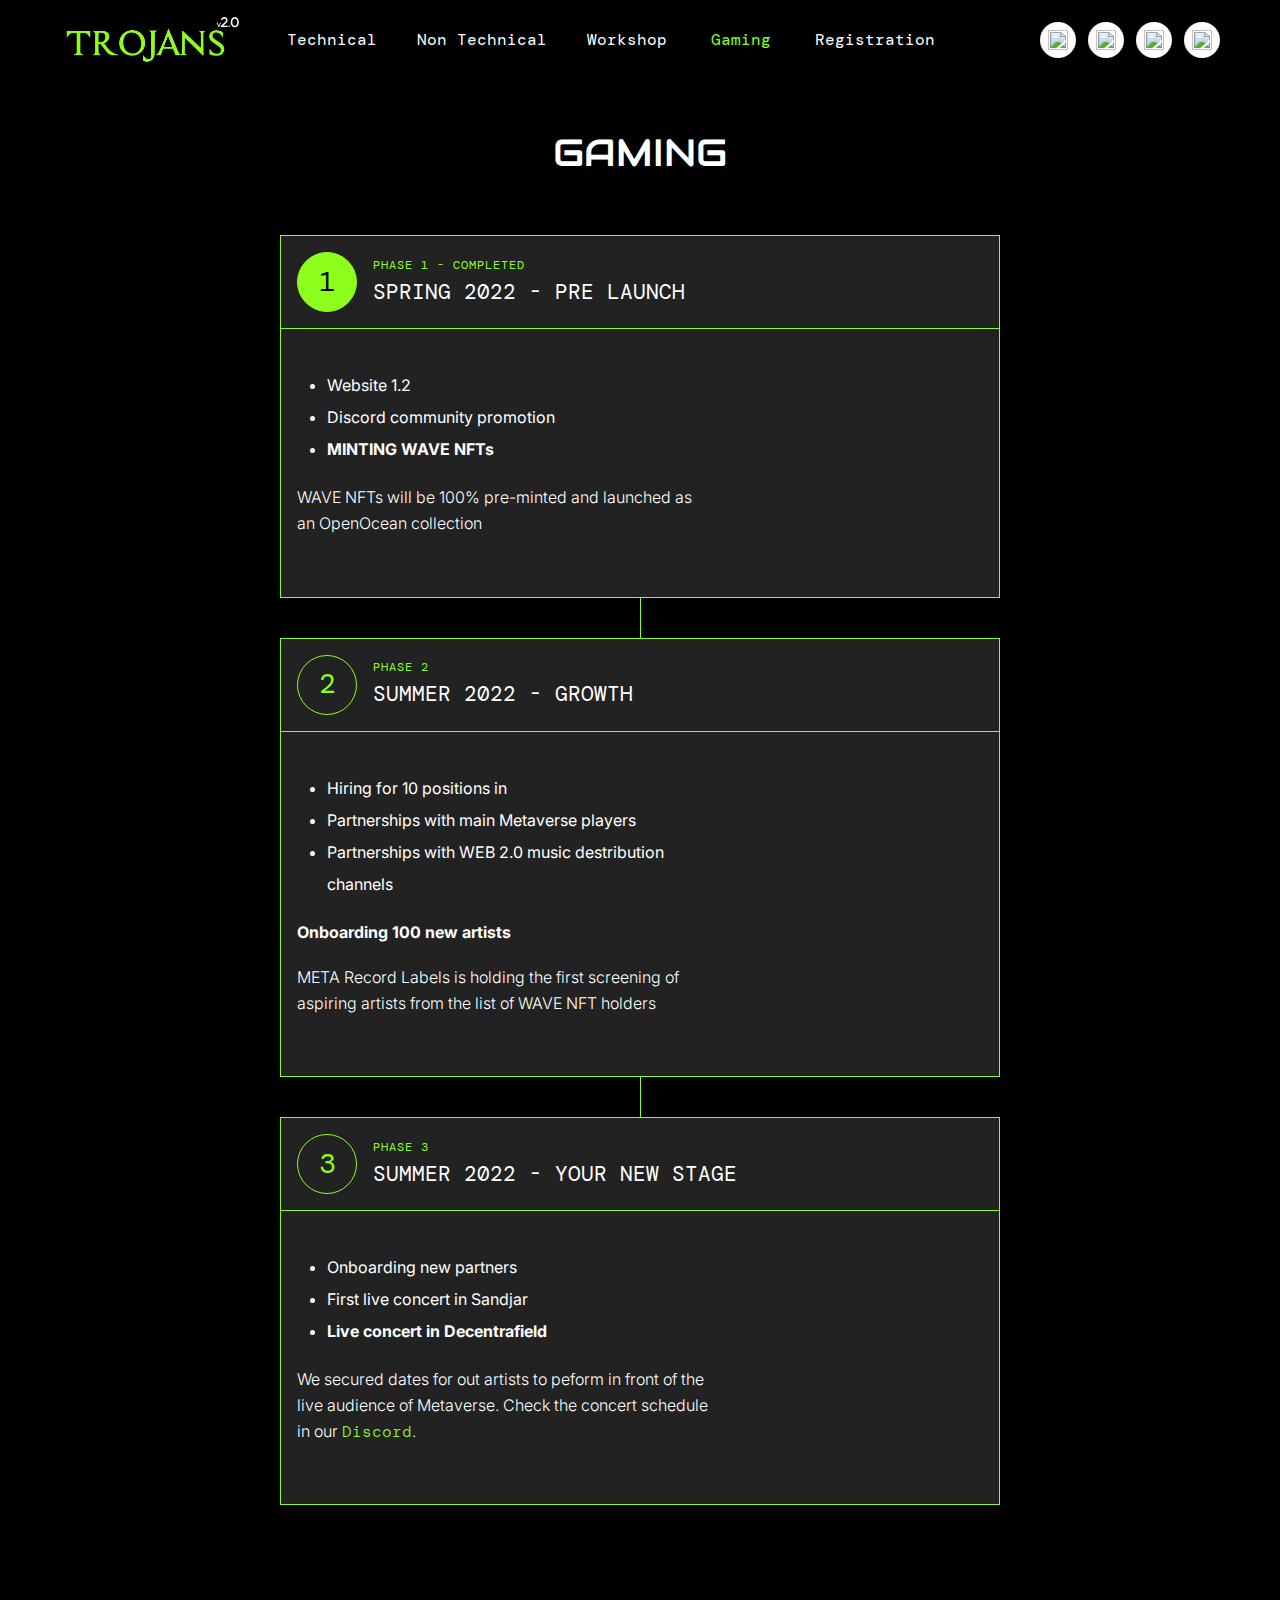
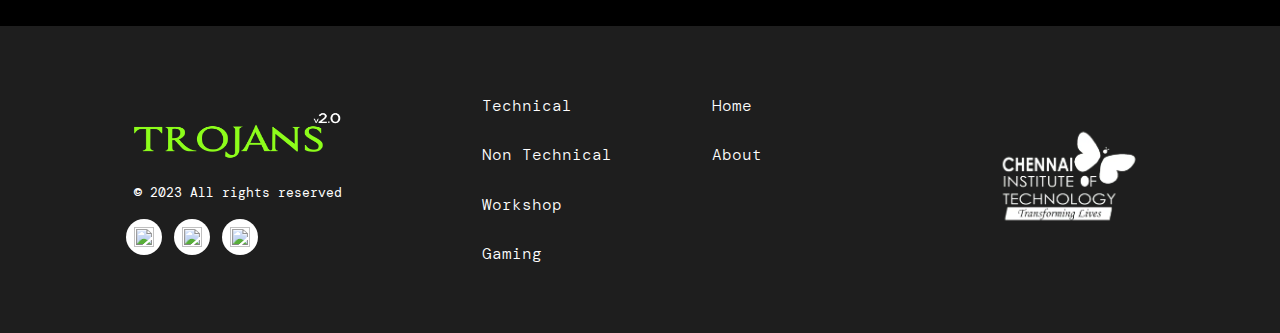
==== commit 749bbfce: "rv" ====
--- a/views/gaming.html
+++ b/views/gaming.html
@@ -9,28 +9,20 @@
 		<meta charset="utf-8" />
 		<title>Gaming | Trojans</title>
 		<meta
-			content="Meta — Webflow HTML5 Website Template"
+			content="Trojans - A National Level Symposium"
 			property="og:title"
 		/>
 		<meta
-			content="https://assets.website-files.com/62380a41f823f569003b985b/6239abb350eca67dde2a43d3_Meta%20Gallery%201.jpg"
-			property="og:image"
-		/>
-		<meta
-			content="Meta — Webflow HTML5 Website Template"
+			content="Trojans - A National Level Symposium"
 			property="twitter:title"
 		/>
-		<meta
-			content="https://assets.website-files.com/62380a41f823f569003b985b/6239abb350eca67dde2a43d3_Meta%20Gallery%201.jpg"
-			property="twitter:image"
+		<meta content="Trojans" name="generator" />
+		<link
+			rel="shortcut icon"
+			href="../assets/home/trojans.png"
+			type="image/x-icon"
 		/>
 		<meta content="width=device-width, initial-scale=1" name="viewport" />
-		<meta content="Webflow" name="generator" />
-		<!-- <link
-			href="https://assets.website-files.com/62380a41f823f569003b985b/css/metarl.webflow.74f2e9437.css"
-			rel="stylesheet"
-			type="text/css"
-		/> -->
 		<link href="https://fonts.googleapis.com" rel="preconnect" />
 		<link
 			href="https://fonts.gstatic.com"
@@ -71,11 +63,6 @@
 			})(window, document);
 		</script>
 		<link
-			href="https://assets.website-files.com/62380a41f823f569003b985b/62384240e1f64b5e39c59552_metarl-favicon.png"
-			rel="shortcut icon"
-			type="image/x-icon"
-		/>
-		<link
 			href="https://assets.website-files.com/62380a41f823f569003b985b/6238424346d20462c3540a99_metarl-webclip.png"
 			rel="apple-touch-icon"
 		/>
@@ -118,7 +105,7 @@
 								class="nav-link w-nav-link"
 								>Workshop</a
 							>
-							<a href="./gaming.html" class="nav-link w-nav-link"
+							<a href="./gaming.html" class="nav-link w-nav-link w--current"
 								>Gaming</a
 							>
 							<a
--- a/css/styles.css
+++ b/css/styles.css
@@ -1,8 +1,3 @@
-/* Generated on: Thu Mar 24 2022 05:34:51 GMT+0000 (Coordinated Universal Time) */
-/* ==========================================================================
-   normalize.css v3.0.3 | MIT License | github.com/necolas/normalize.css 
-   ========================================================================== */
-/*! normalize.css v3.0.3 | MIT License | github.com/necolas/normalize.css */
 html {
 	font-family: sans-serif;
 	-ms-text-size-adjust: 100%;
@@ -179,9 +174,6 @@
 	padding: 0;
 }
 
-/* ==========================================================================
-   Start of base Webflow CSS - If you're looking for some ultra-clean CSS, skip the boilerplate and see the unminified code below.
-   ========================================================================== */
 @font-face {
 	font-family: "webflow-icons";
 	src: url("[data-uri]")
@@ -1575,6 +1567,11 @@
 .w-lightbox-inactive:hover {
 	opacity: 0;
 }
+
+.w-richtext {
+	z-index: 100;
+}
+
 .w-richtext:before,
 .w-richtext:after {
 	content: " ";
@@ -1924,9 +1921,6 @@
 	display: none !important;
 }
 
-/* ==========================================================================
-      Start of custom Webflow CSS
-      ========================================================================== */
 .w-checkbox {
 	display: block;
 	margin-bottom: 5px;
@@ -3845,7 +3839,7 @@
 	.nav-menu {
 		width: 100%;
 		padding: 0px 20px 40px;
-		background-color: #42006a;
+		background-color: #1e1e1e;
 		box-shadow: 0 10px 10px 0 rgba(0, 0, 0, 0.2);
 	}
 
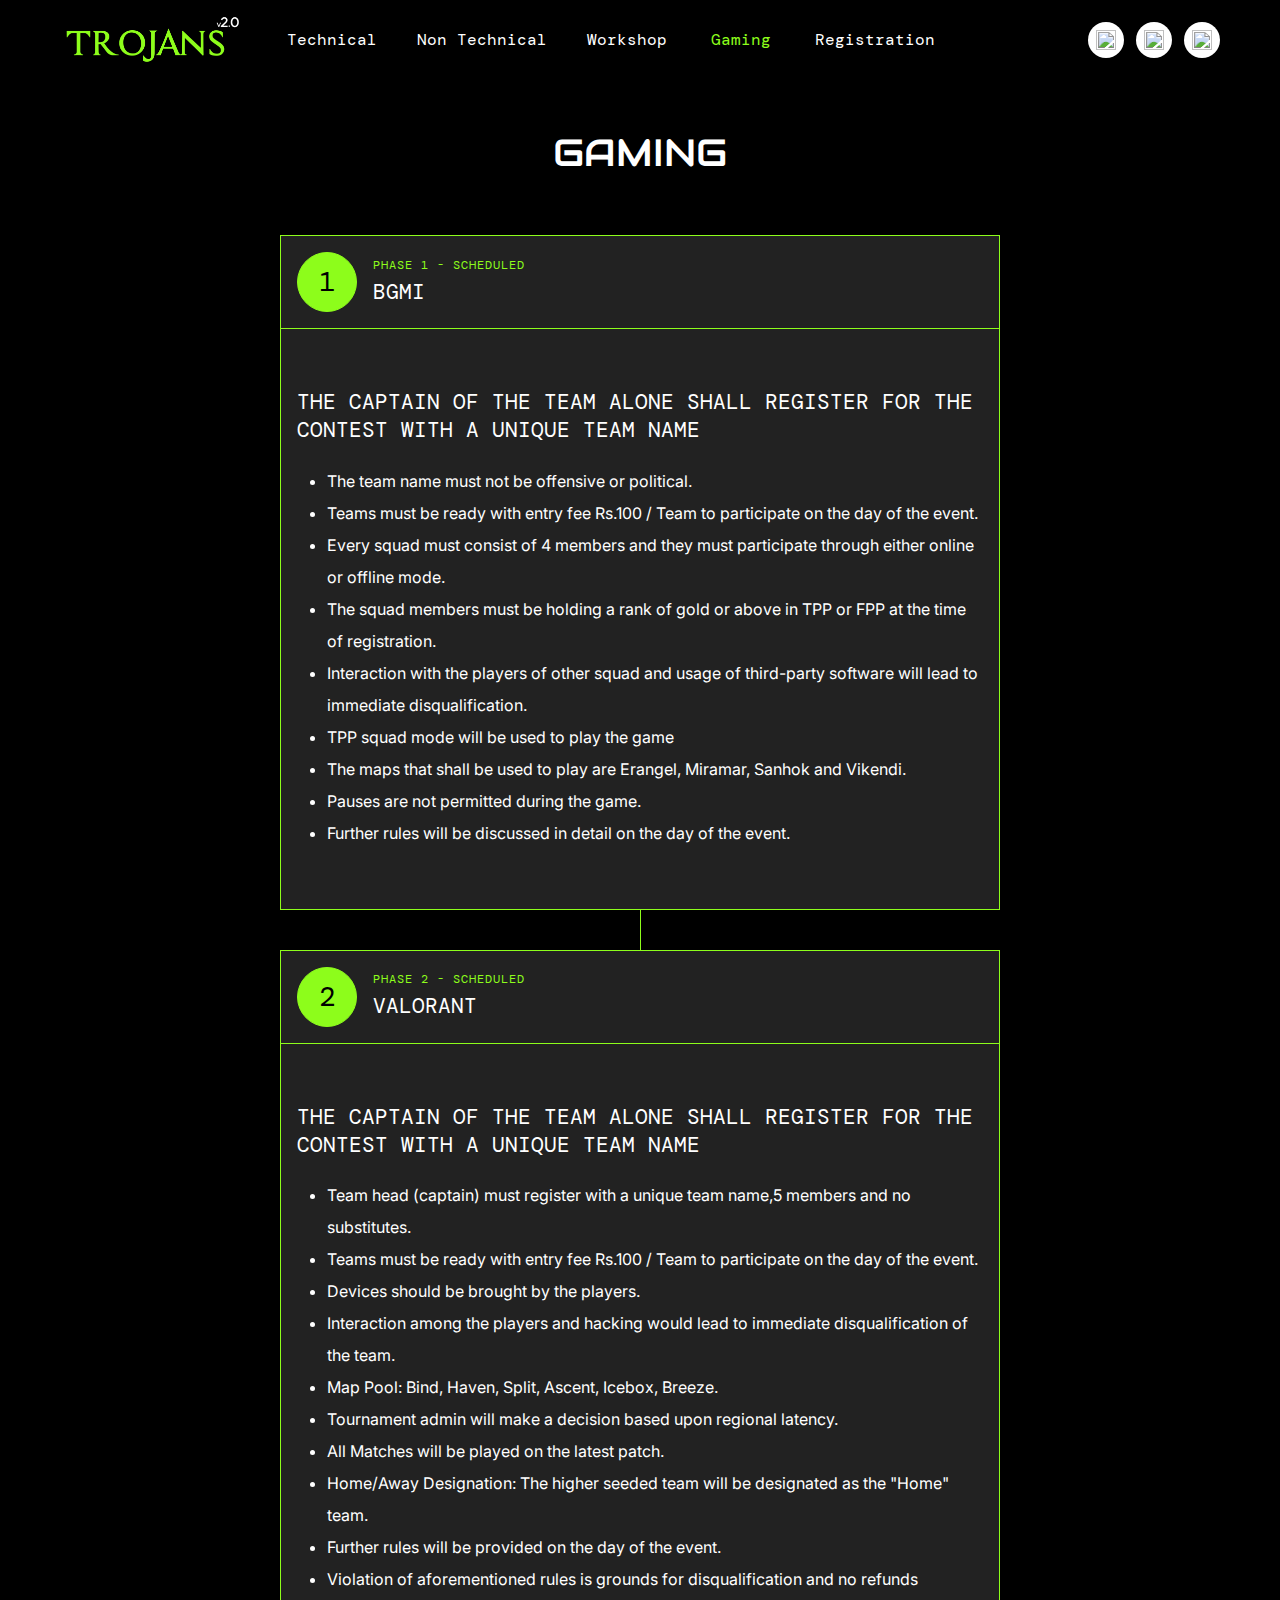
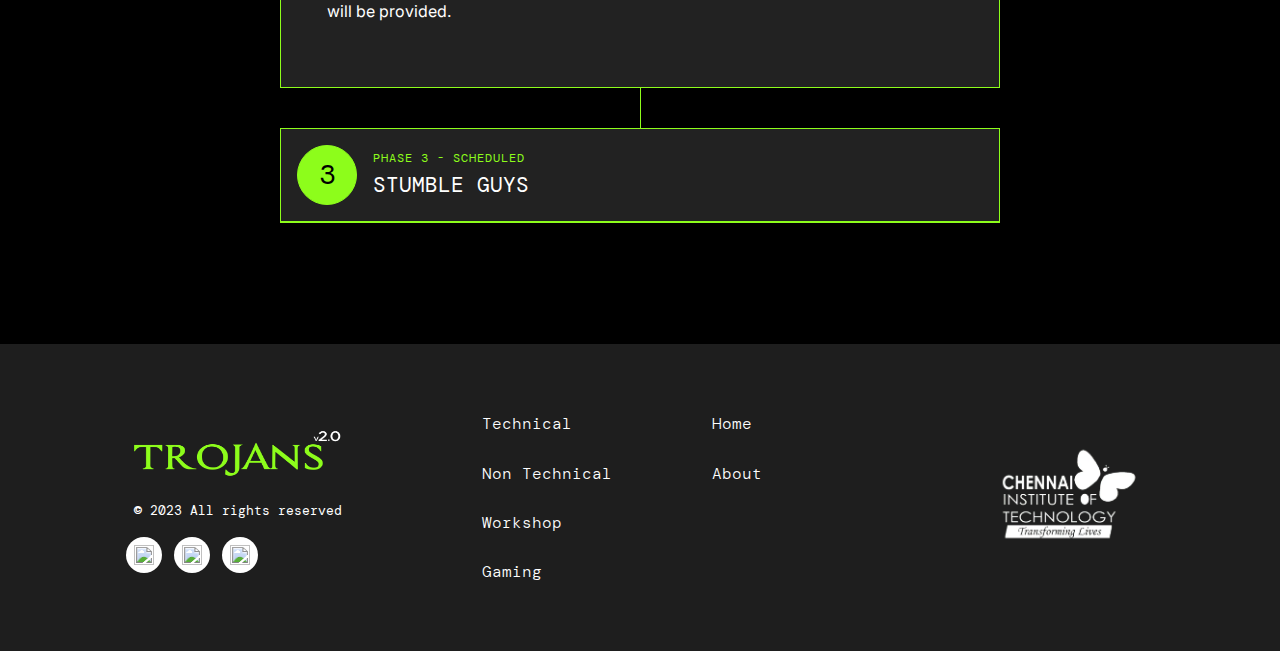
==== commit 4b5f773a: "rv" ====
--- a/views/gaming.html
+++ b/views/gaming.html
@@ -105,7 +105,9 @@
 								class="nav-link w-nav-link"
 								>Workshop</a
 							>
-							<a href="./gaming.html" class="nav-link w-nav-link w--current"
+							<a
+								href="./gaming.html"
+								class="nav-link w-nav-link w--current"
 								>Gaming</a
 							>
 							<a
@@ -118,38 +120,31 @@
 							class="social-links-wrap top-margin-12px-on-mobile"
 						>
 							<a
-								href="https://twitter.com/"
-								target="_blank"
-								class="social-link w-inline-block"
-								><img
-									src="https://assets.website-files.com/62380a41f823f569003b985b/623811522e6e68b708f49b58_Twitter.png"
-									loading="lazy"
-									alt=""
-									class="social-icon" /></a
-							><a
-								href="https://discord.com/"
-								target="_blank"
-								class="social-link w-inline-block"
-								><img
-									src="https://assets.website-files.com/62380a41f823f569003b985b/62381152d5477ff6516a767b_Discord.png"
-									loading="lazy"
-									alt=""
-									class="social-icon" /></a
-							><a
-								href="http://youtube.com"
+								href="https://www.youtube.com/channel/UC5pM39xn_AYsaldF2DPpI3A"
 								target="_blank"
 								class="social-link w-inline-block"
 								><img
 									src="https://assets.website-files.com/62380a41f823f569003b985b/62381152b6d9c863aa885bea_YouTube.png"
 									loading="lazy"
 									alt=""
-									class="social-icon" /></a
-							><a
-								href="https://telegram.org/"
+									class="social-icon"
+							/></a>
+							<a
+								href="https://www.linkedin.com/in/trojans-cit-363404239/"
 								target="_blank"
 								class="social-link w-inline-block"
 								><img
-									src="https://assets.website-files.com/62380a41f823f569003b985b/62381152cad42d97dfbd3543_Telegram%20App.png"
+									src="https://img.icons8.com/ios-glyphs/80/null/linkedin-circled--v1.png"
+									loading="lazy"
+									alt=""
+									class="social-icon"
+							/></a>
+							<a
+								href="https://www.instagram.com/trojans_cit/"
+								target="_blank"
+								class="social-link w-inline-block"
+								><img
+									src="https://img.icons8.com/ios-glyphs/30/null/instagram-new.png"
 									loading="lazy"
 									alt=""
 									class="social-icon"
@@ -183,28 +178,71 @@
 						<div class="roadmap-step-head">
 							<div class="number completed">1</div>
 							<div>
-								<div class="label">Phase 1 - completed</div>
+								<div class="label">Phase 1 - Scheduled</div>
 								<h4
 									id="w-node-_71e1b1e4-b898-b0ba-5ba6-ccaa2db0e87a-423b985d"
 									class="no-margins"
 								>
-									Spring 2022 - pre launch
+									BGMI
 								</h4>
 							</div>
 						</div>
-						<div class="roadmap-step-body-wrap">
+						<div class="roadmap-step-body-wrap techCodersChemistry">
 							<div class="w-richtext">
+								<h4>
+									The captain of the team alone shall register
+									for the contest with a unique team name
+								</h4>
 								<ul role="list">
-									<li>Website 1.2</li>
-									<li>Discord community promotion</li>
-									<li><strong>MINTING WAVE NFTs</strong></li>
+									<li>
+										The team name must not be offensive or
+										political.
+									</li>
+									<li>
+										Teams must be ready with entry fee
+										Rs.100 / Team to participate on the day
+										of the event.
+									</li>
+									<li>
+										Every squad must consist of 4 members
+										and they must participate through either
+										online or offline mode.
+									</li>
+									<li>
+										The squad members must be holding a rank
+										of gold or above in TPP or FPP at the
+										time of registration.
+									</li>
+									<li>
+										Interaction with the players of other
+										squad and usage of third-party software
+										will lead to immediate disqualification.
+									</li>
+									<li>
+										TPP squad mode will be used to play the
+										game
+									</li>
+									<li>
+										The maps that shall be used to play are
+										Erangel, Miramar, Sanhok and Vikendi.
+									</li>
+									<li>
+										Pauses are not permitted during the
+										game.
+									</li>
+									<li>
+										Further rules will be discussed in
+										detail on the day of the event.
+									</li>
 								</ul>
-								<p>
-									WAVE NFTs will be 100% pre-minted and
-									launched as an OpenOcean collection
-								</p>
-							</div>
-							<img
+								<!-- <h4>Team co-ordinators</h4>
+								<ul>
+									<li>Varun Kumar G - 82488 97094</li>
+									<li>Sameerul hak S - 99440 12249</li>
+									<li>Pavan Kalyan D - 99405 74161</li>
+								</ul> -->
+							</div>
+							<!-- <img
 								src="https://assets.website-files.com/62380a41f823f569003b985b/623823e6a0edab0b97676154_wave1-min.jpg"
 								loading="lazy"
 								sizes="(max-width: 479px) 100vw, 172px"
@@ -217,112 +255,165 @@
 								"
 								alt=""
 								class="roadmap-illustration"
-							/>
+							/> -->
 						</div>
 					</div>
 					<div class="roadmap-line"></div>
 					<div class="roadmap-step-wrap">
 						<div class="roadmap-step-head">
-							<div class="number">2</div>
+							<div class="number completed">2</div>
 							<div>
-								<div class="label">Phase 2</div>
+								<div class="label">Phase 2 - Scheduled</div>
 								<h4
-									id="w-node-_49973c3d-4d0a-66db-6110-8839428901ad-423b985d"
+									id="w-node-_71e1b1e4-b898-b0ba-5ba6-ccaa2db0e87a-423b985d"
 									class="no-margins"
 								>
-									Summer 2022 - GROWTH
+									Valorant
 								</h4>
 							</div>
 						</div>
-						<div class="roadmap-step-body-wrap">
+						<div class="roadmap-step-body-wrap techCodersChemistry">
 							<div class="w-richtext">
+								<h4>
+									The captain of the team alone shall register
+									for the contest with a unique team name
+								</h4>
 								<ul role="list">
-									<li>Hiring for 10 positions in</li>
-									<li>
-										Partnerships with main Metaverse players
-									</li>
-									<li>
-										Partnerships with WEB 2.0 music
-										destribution channels
+									<li>
+										Team head (captain) must register with a
+										unique team name,5 members and no
+										substitutes.
+									</li>
+									<li>
+										Teams must be ready with entry fee
+										Rs.100 / Team to participate on the day
+										of the event.
+									</li>
+									<li>
+										Devices should be brought by the
+										players.
+									</li>
+									<li>
+										Interaction among the players and
+										hacking would lead to immediate
+										disqualification of the team.
+									</li>
+									<li>
+										Map Pool: Bind, Haven, Split, Ascent,
+										Icebox, Breeze.
+									</li>
+									<li>
+										Tournament admin will make a decision
+										based upon regional latency.
+									</li>
+									<li>
+										All Matches will be played on the latest
+										patch.
+									</li>
+									<li>
+										Home/Away Designation: The higher seeded
+										team will be designated as the "Home"
+										team.
+									</li>
+									<li>
+										Further rules will be provided on the
+										day of the event.
+									</li>
+									<li>
+										Violation of aforementioned rules is
+										grounds for disqualification and no
+										refunds will be provided.
 									</li>
 								</ul>
-								<p>
-									<strong>Onboarding 100 new artists</strong>
-								</p>
-								<p>
-									META Record Labels is holding the first
-									screening of aspiring artists from the list
-									of WAVE NFT holders
-								</p>
-							</div>
-							<img
-								src="https://assets.website-files.com/62380a41f823f569003b985b/623823e853e9a43bca0aaf5b_wave2-min.jpg"
+								<!-- <h4>Team co-ordinators</h4>
+								<ul>
+									<li>Varun Kumar G - 82488 97094</li>
+									<li>Sameerul hak S - 99440 12249</li>
+									<li>Pavan Kalyan D - 99405 74161</li>
+								</ul> -->
+							</div>
+							<!-- <img
+								src="https://assets.website-files.com/62380a41f823f569003b985b/623823e6a0edab0b97676154_wave1-min.jpg"
 								loading="lazy"
 								sizes="(max-width: 479px) 100vw, 172px"
 								srcset="
-									https://assets.website-files.com/62380a41f823f569003b985b/623823e853e9a43bca0aaf5b_wave2-min-p-500.jpeg   500w,
-									https://assets.website-files.com/62380a41f823f569003b985b/623823e853e9a43bca0aaf5b_wave2-min-p-800.jpeg   800w,
-									https://assets.website-files.com/62380a41f823f569003b985b/623823e853e9a43bca0aaf5b_wave2-min-p-1080.jpeg 1080w,
-									https://assets.website-files.com/62380a41f823f569003b985b/623823e853e9a43bca0aaf5b_wave2-min-p-1600.jpeg 1600w,
-									https://assets.website-files.com/62380a41f823f569003b985b/623823e853e9a43bca0aaf5b_wave2-min.jpg         1875w
+									https://assets.website-files.com/62380a41f823f569003b985b/623823e6a0edab0b97676154_wave1-min-p-500.jpeg   500w,
+									https://assets.website-files.com/62380a41f823f569003b985b/623823e6a0edab0b97676154_wave1-min-p-800.jpeg   800w,
+									https://assets.website-files.com/62380a41f823f569003b985b/623823e6a0edab0b97676154_wave1-min-p-1080.jpeg 1080w,
+									https://assets.website-files.com/62380a41f823f569003b985b/623823e6a0edab0b97676154_wave1-min-p-1600.jpeg 1600w,
+									https://assets.website-files.com/62380a41f823f569003b985b/623823e6a0edab0b97676154_wave1-min.jpg         1875w
 								"
 								alt=""
 								class="roadmap-illustration"
-							/>
+							/> -->
 						</div>
 					</div>
 					<div class="roadmap-line"></div>
 					<div class="roadmap-step-wrap">
 						<div class="roadmap-step-head">
-							<div class="number">3</div>
+							<div class="number completed">3</div>
 							<div>
-								<div class="label">Phase 3</div>
+								<div class="label">Phase 3 - Scheduled</div>
 								<h4
-									id="w-node-_9613913e-e3c8-3b72-625c-567e49ae8258-423b985d"
+									id="w-node-_71e1b1e4-b898-b0ba-5ba6-ccaa2db0e87a-423b985d"
 									class="no-margins"
 								>
-									Summer 2022 - YOuR new stage
+									Stumble Guys
 								</h4>
 							</div>
 						</div>
-						<div class="roadmap-step-body-wrap">
+						<!-- <div class="roadmap-step-body-wrap techCodersChemistry">
 							<div class="w-richtext">
+								<h4>
+									The captain of the team alone shall register
+									for the contest with a unique team name
+								</h4>
 								<ul role="list">
-									<li>Onboarding new partners</li>
-									<li>First live concert in Sandjar</li>
-									<li>
-										<strong
-											>Live concert in
-											Decentrafield</strong
-										>
+									<li>
+										The team name must not be offensive or
+										political.
+									</li>
+									<li>
+										Teams must be ready with entry fee
+										Rs.100 / Team to participate on the day
+										of the event.
+									</li>
+									<li>
+										Every squad must consist of 4 members
+										and they must participate through either
+										online or offline mode.
+									</li>
+									<li>
+										The squad members must be holding a rank
+										of gold or above in TPP or FPP at the
+										time of registration.
+									</li>
+									<li>
+										Interaction with the players of other
+										squad and usage of third-party software
+										will lead to immediate disqualification.
+									</li>
+									<li>
+										TPP squad mode will be used to play the
+										game
+									</li>
+									<li>
+										The maps that shall be used to play are
+										Erangel, Miramar, Sanhok and Vikendi.
+									</li>
+									<li>
+										Pauses are not permitted during the
+										game.
+									</li>
+									<li>
+										Further rules will be discussed in
+										detail on the day of the event.
 									</li>
 								</ul>
-								<p>
-									We secured dates for out artists to peform
-									in front of the live audience of Metaverse.
-									Check the concert schedule in our
-									<a
-										href="https://discord.com/"
-										target="_blank"
-										>Discord</a
-									>.
-								</p>
-							</div>
-							<img
-								src="https://assets.website-files.com/62380a41f823f569003b985b/623823e9c8b715546825e329_wave3-min.jpg"
-								loading="lazy"
-								sizes="(max-width: 479px) 100vw, 172px"
-								srcset="
-									https://assets.website-files.com/62380a41f823f569003b985b/623823e9c8b715546825e329_wave3-min-p-500.jpeg   500w,
-									https://assets.website-files.com/62380a41f823f569003b985b/623823e9c8b715546825e329_wave3-min-p-800.jpeg   800w,
-									https://assets.website-files.com/62380a41f823f569003b985b/623823e9c8b715546825e329_wave3-min-p-1080.jpeg 1080w,
-									https://assets.website-files.com/62380a41f823f569003b985b/623823e9c8b715546825e329_wave3-min-p-1600.jpeg 1600w,
-									https://assets.website-files.com/62380a41f823f569003b985b/623823e9c8b715546825e329_wave3-min.jpg         1875w
-								"
-								alt=""
-								class="roadmap-illustration"
-							/>
-						</div>
+								
+							</div>
+							
+						</div> -->
 					</div>
 					<img
 						src="https://assets.website-files.com/62380a41f823f569003b985b/62382580967af567555b2679_pattern.svg"
@@ -364,8 +455,6 @@
 							id="w-node-_4eaa6153-db8e-8bfe-6190-d3aee4a870a4-9ea95ec4"
 							class="social-links-wrap"
 						>
-							
-							
 							<a
 								href="https://www.youtube.com/channel/UC5pM39xn_AYsaldF2DPpI3A"
 								target="_blank"
--- a/css/styles.css
+++ b/css/styles.css
@@ -1,3 +1,6 @@
+* {
+	scroll-behavior: smooth;
+}
 html {
 	font-family: sans-serif;
 	-ms-text-size-adjust: 100%;
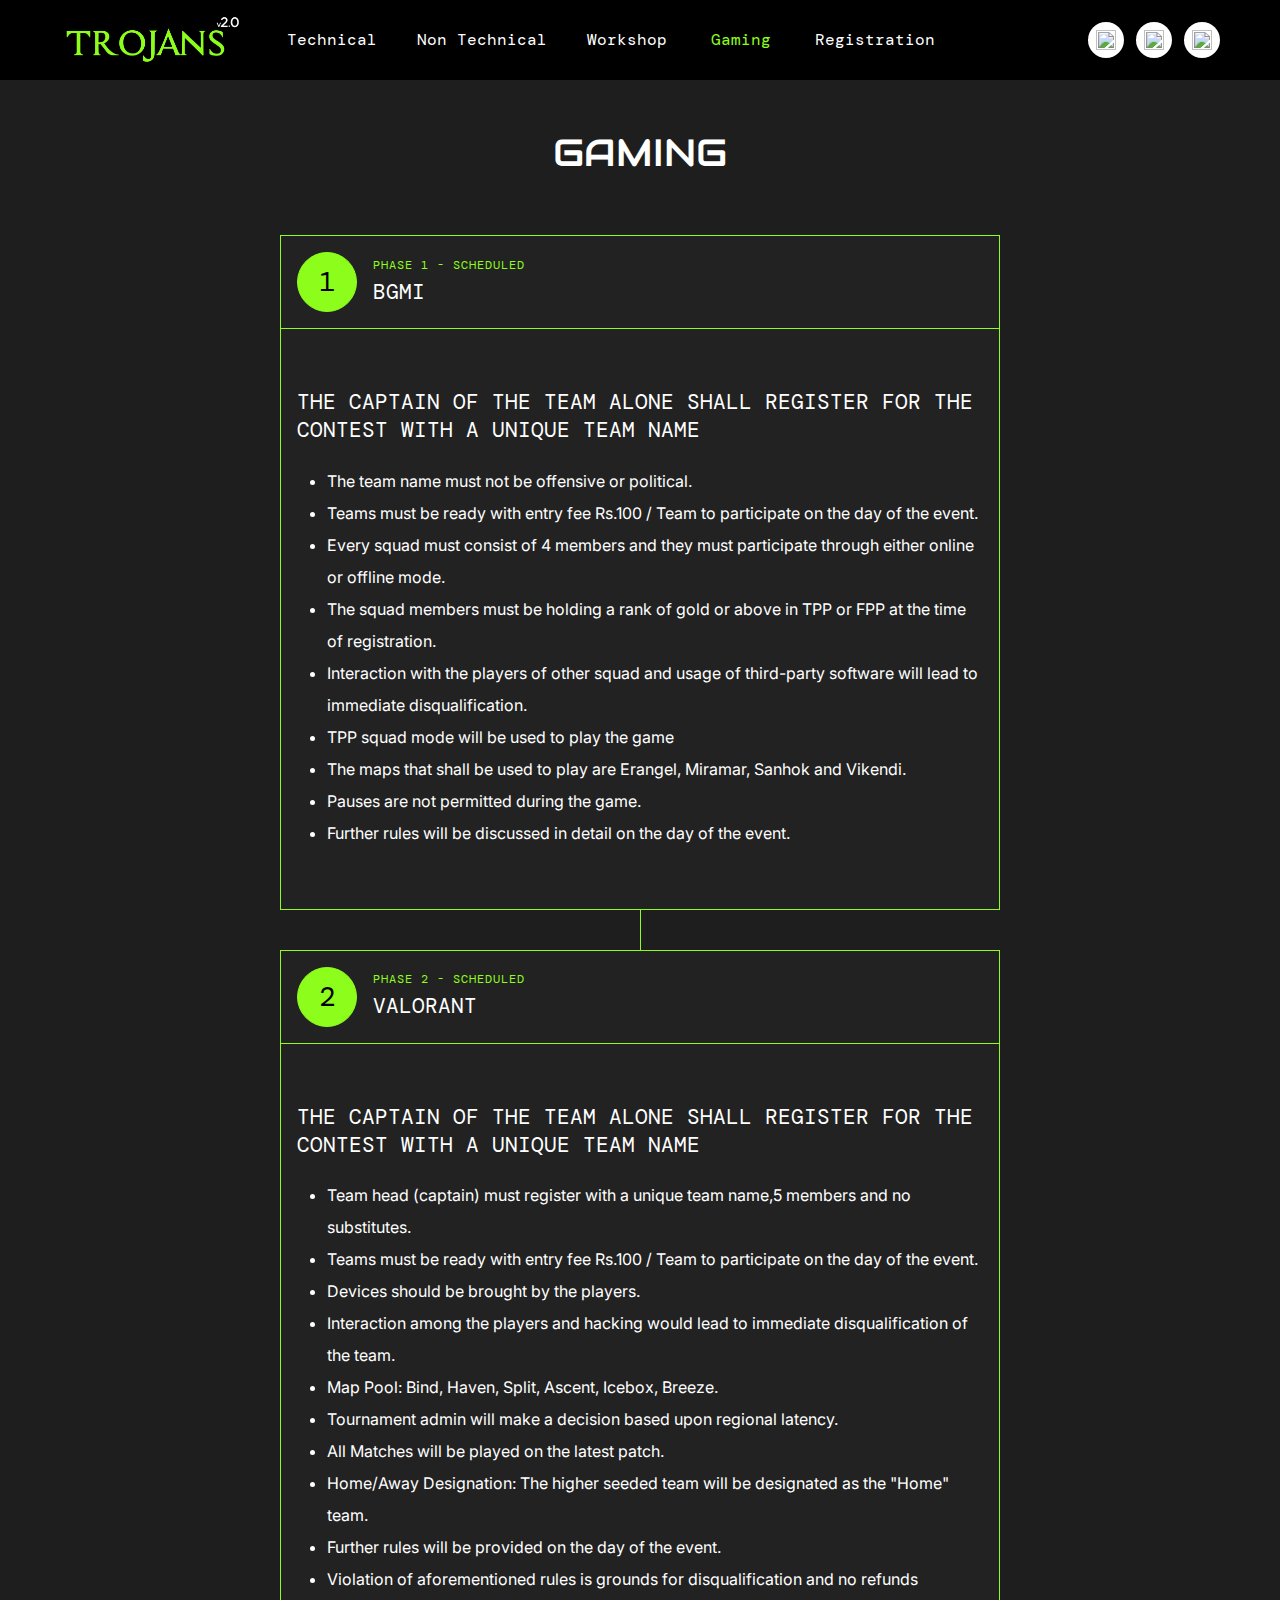
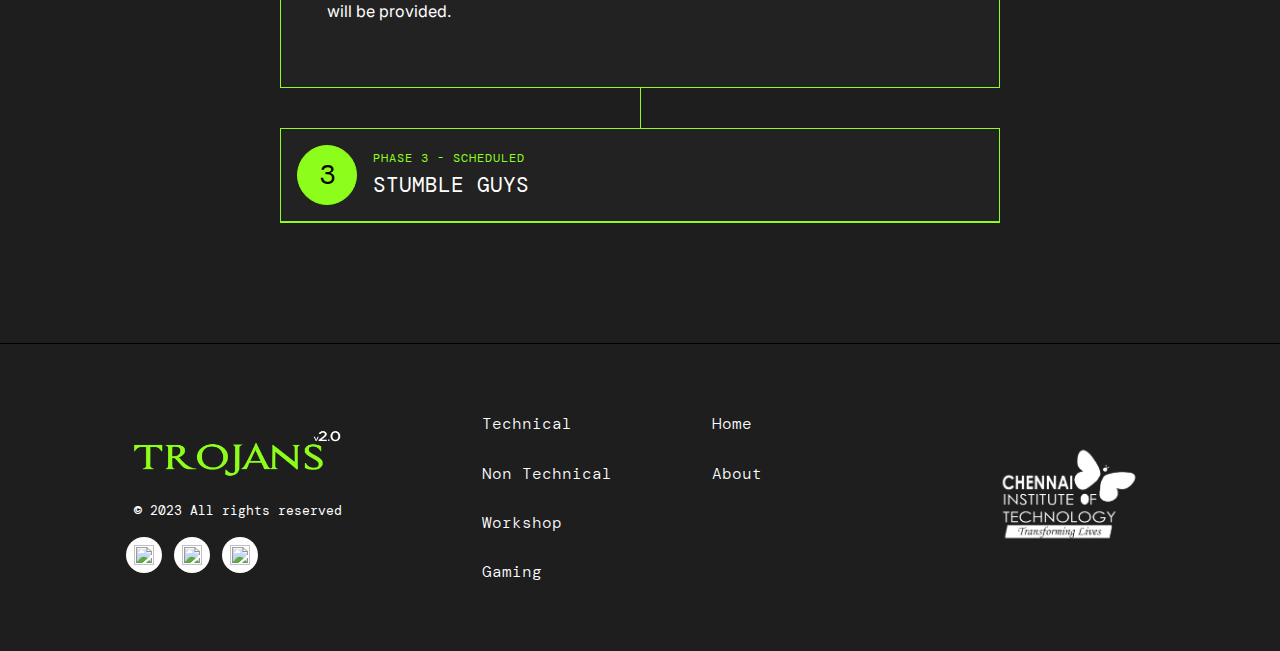
==== commit 93991d9a: "rv" ====
--- a/views/gaming.html
+++ b/views/gaming.html
@@ -66,8 +66,15 @@
 			href="https://assets.website-files.com/62380a41f823f569003b985b/6238424346d20462c3540a99_metarl-webclip.png"
 			rel="apple-touch-icon"
 		/>
+		<link rel="stylesheet" href="../load.css">
 	</head>
 	<body>
+		<section id="loadSection">
+			<div class="loadDiv">
+				<img src="../assets/home/trojans.png" alt="" />
+				<h1>Loading ...</h1>
+			</div>
+		</section>
 		<div
 			data-w-id="1cf424b7-c625-1992-6aeb-140d4b8a7b1a"
 			data-animation="default"
@@ -555,7 +562,7 @@
 			integrity="sha256-9/aliU8dGd2tb6OSsuzixeV4y/faTqgFtohetphbbj0="
 			crossorigin="anonymous"
 		></script>
-		<script src="../js/javascript.js"></script>
+		<script src="../js/javascript1.js"></script>
 		<!-- <script
 			src="https://assets.website-files.com/62380a41f823f569003b985b/js/webflow.1b45998d8.js"
 			type="text/javascript"
@@ -563,5 +570,18 @@
 		<!--[if lte IE 9
 			]><script src="//cdnjs.cloudflare.com/ajax/libs/placeholders/3.0.2/placeholders.min.js"></script
 		><![endif]-->
+		<script>
+			document.onreadystatechange = function () {
+				if (document.readyState !== "complete") {
+					document.querySelector("body").style.visibility = "hidden";
+					document.querySelector("#loadSection").style.visibility =
+						"visible";
+				} else {
+					document.querySelector("#loadSection").style.display =
+						"none";
+					document.querySelector("body").style.visibility = "visible";
+				}
+			};
+		</script>
 	</body>
 </html>
--- a/load.css
+++ b/load.css
@@ -0,0 +1,67 @@
+* {
+	padding: 0;
+	margin: 0;
+	box-sizing: border-box;
+}
+
+body {
+	background: #1e1e1e;
+}
+
+#loadSection {
+	position: fixed;
+	height: 100vh;
+	overflow: hidden;
+	width: 100%;
+	display: flex;
+	flex-direction: column;
+	align-items: center;
+	justify-content: center;
+}
+
+.loadDiv {
+	width: 30%;
+	font-size: 30px;
+	color: white;
+	display: flex;
+	flex-direction: column;
+	align-items: center;
+	justify-content: center;
+}
+
+.loadDiv h1 {
+	font-weight: 100;
+	text-transform: uppercase;
+}
+
+.loadDiv img {
+	width: 100%;
+	height: 100%;
+	transition: all 1s ease-in-out;
+	/* animation: 2s rotate linear infinite; */
+}
+
+/* @keyframes rotate {
+	0% {
+		transform: rotate(0deg);
+	}
+	25% {
+		transform: rotate(180deg);
+	}
+	50% {
+		transform: rotate(360deg);
+	}
+	75% {
+		transform: rotate(180deg);
+	}
+	100% {
+		transform: rotate(0deg);
+	}
+} */
+
+@media (max-width: 500px) {
+	.loadDiv {
+        width: 60%;
+        font-size: 20px;
+	}
+}
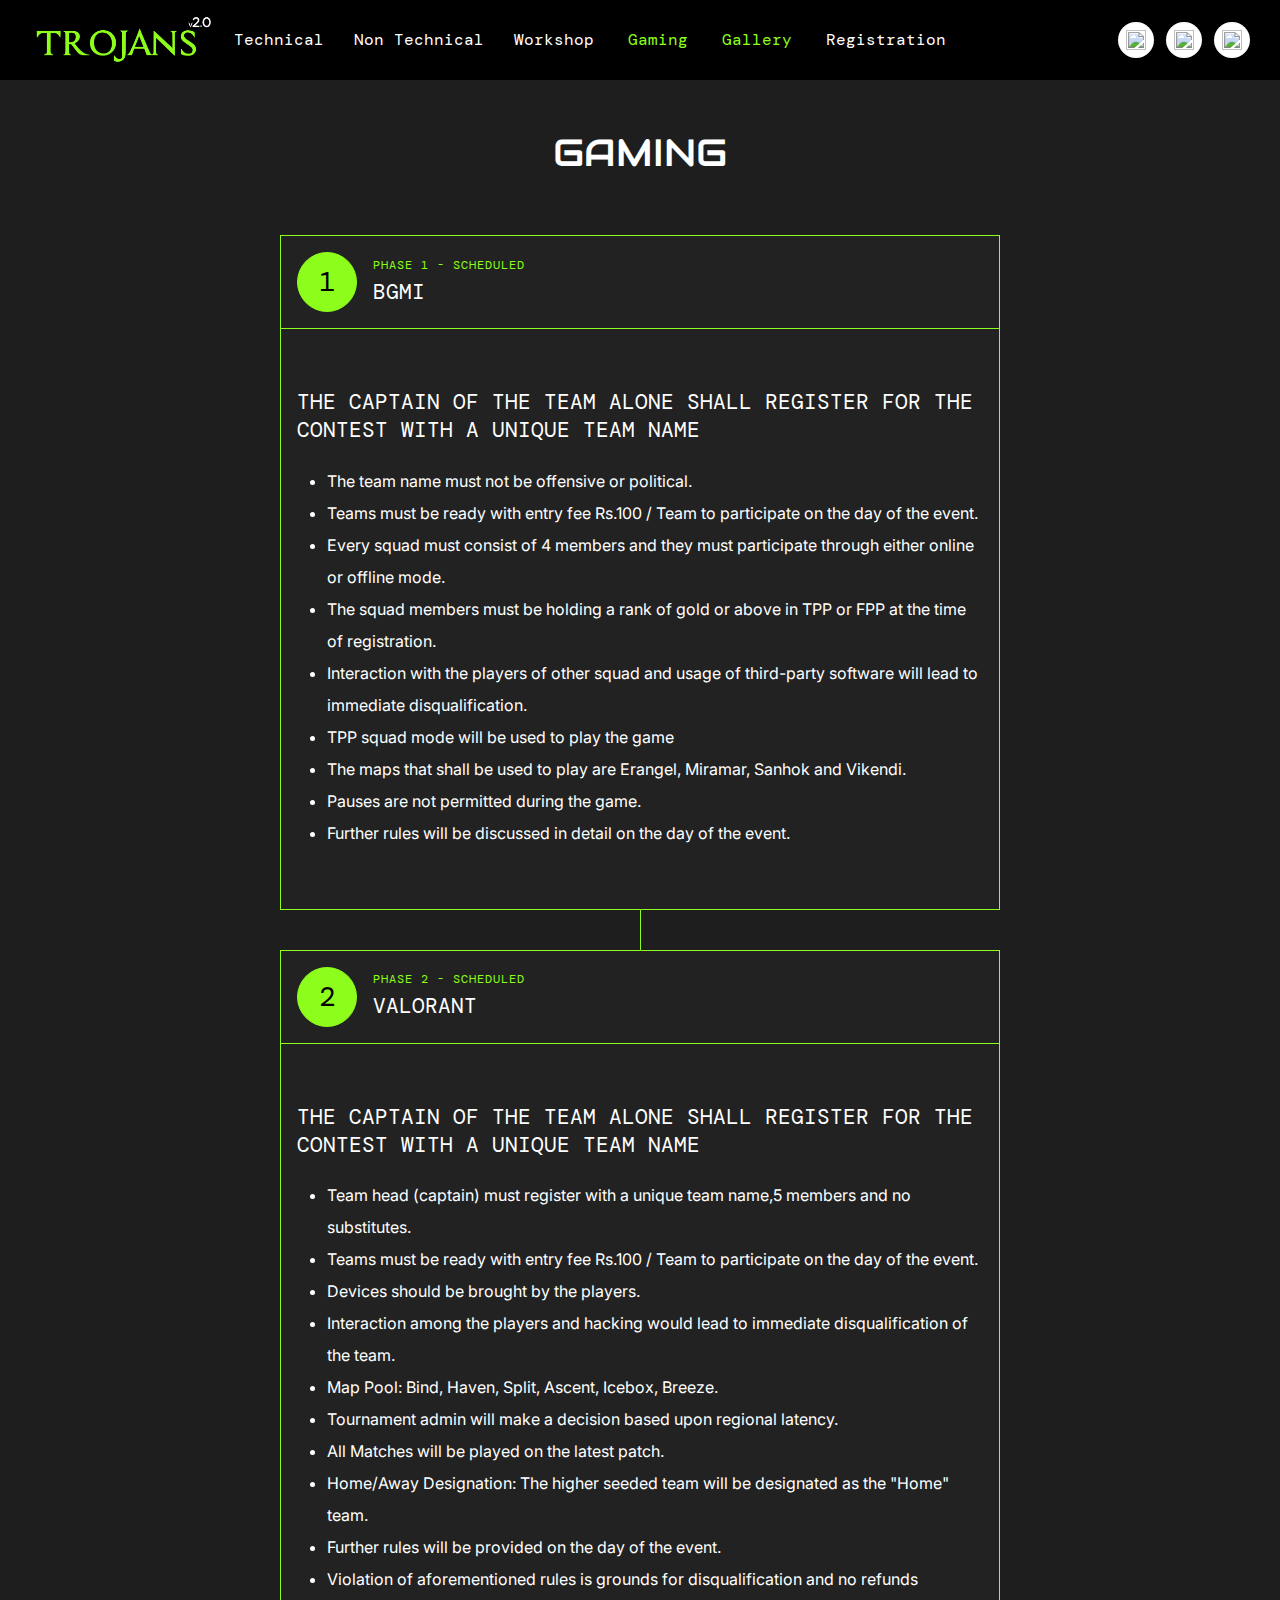
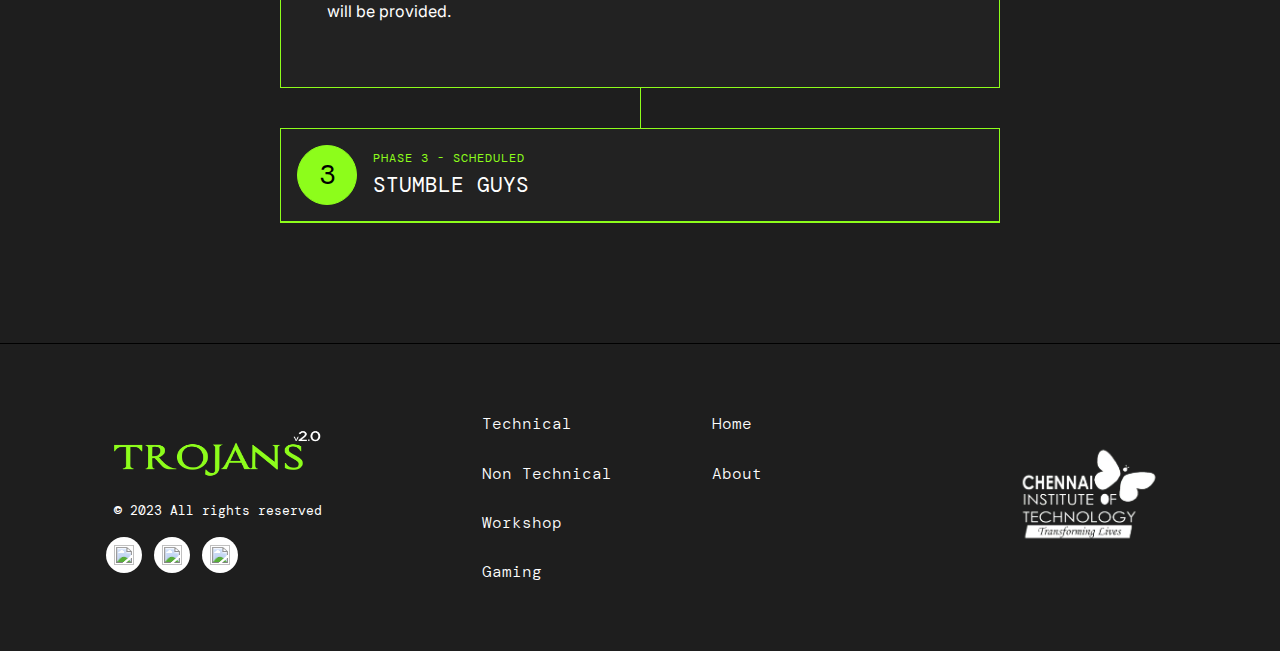
==== commit 7f077dcd: "rv" ====
--- a/views/gaming.html
+++ b/views/gaming.html
@@ -16,6 +16,7 @@
 			content="Trojans - A National Level Symposium"
 			property="twitter:title"
 		/>
+		<meta property="og:image" content="../assets/home/Tro1.png">
 		<meta content="Trojans" name="generator" />
 		<link
 			rel="shortcut icon"
@@ -118,6 +119,11 @@
 								>Gaming</a
 							>
 							<a
+								href="./gallery.html"
+								class="nav-link w-nav-link w--current"
+								>Gallery</a
+							>
+							<a
 								href="./register.html"
 								class="nav-link w-nav-link"
 								>Registration</a
--- a/css/styles.css
+++ b/css/styles.css
@@ -2210,8 +2210,8 @@
 	max-width: 1280px;
 	margin-right: auto;
 	margin-left: auto;
-	padding-right: 60px;
-	padding-left: 60px;
+	padding-right: 30px;
+	padding-left: 30px;
 }
 
 .brand {
@@ -2245,7 +2245,7 @@
 }
 
 .nav-link {
-	padding: 12px 20px;
+	padding: 12px 15px;
 	-webkit-transition: all 200ms ease;
 	transition: all 200ms ease;
 	font-family: "DM Mono", sans-serif;
@@ -2270,7 +2270,7 @@
 	display: -ms-flexbox;
 	display: flex;
 	width: 100%;
-	padding-left: 20px;
+	/* padding-left: 20px; */
 	-webkit-box-pack: justify;
 	-webkit-justify-content: space-between;
 	-ms-flex-pack: justify;
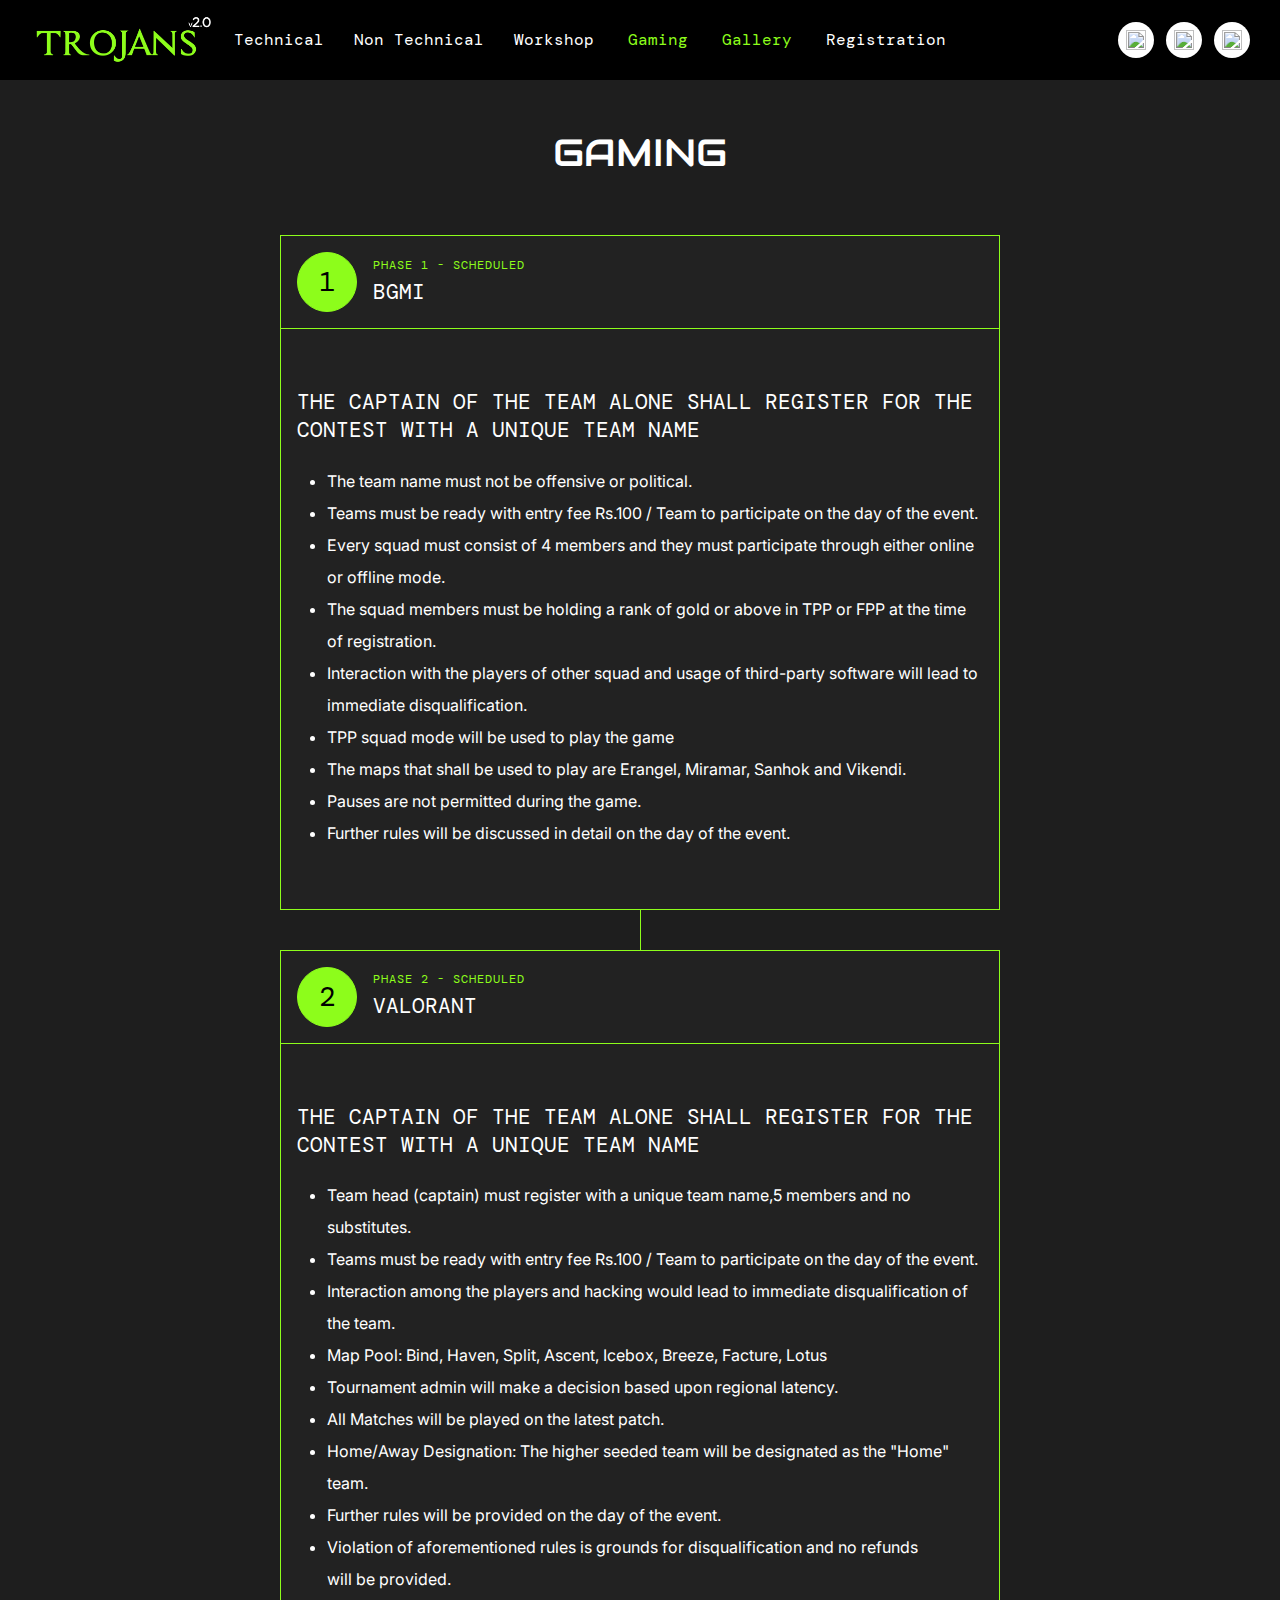
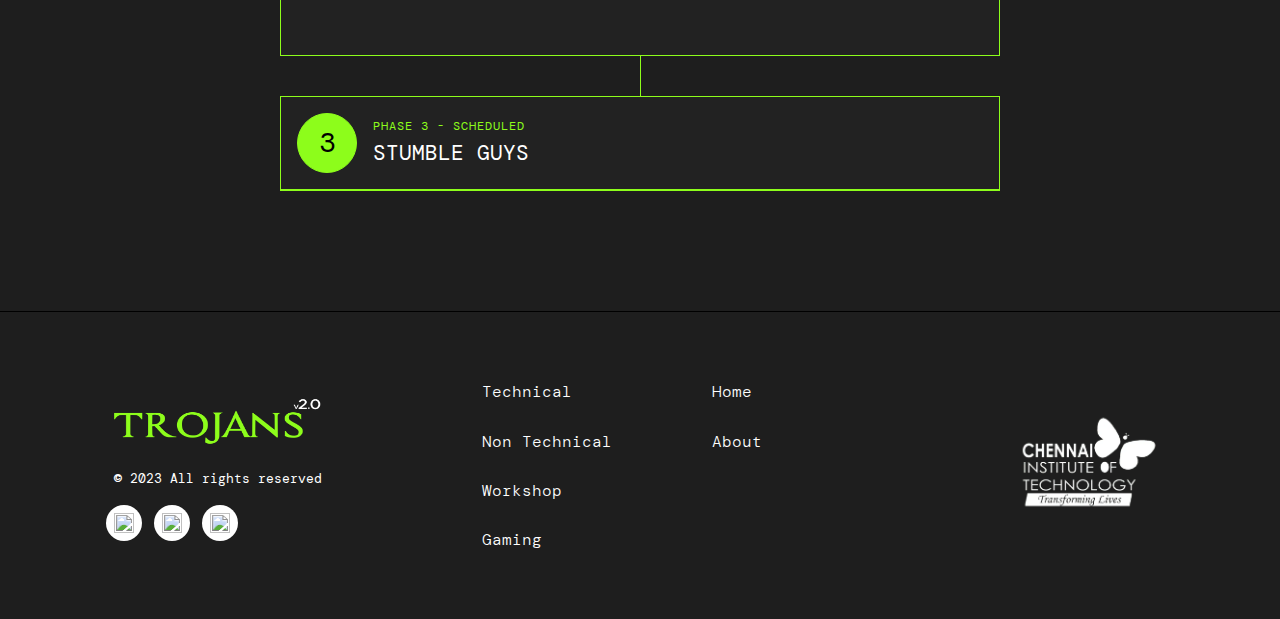
==== commit 19cc748b: "rv" ====
--- a/views/gaming.html
+++ b/views/gaming.html
@@ -16,7 +16,7 @@
 			content="Trojans - A National Level Symposium"
 			property="twitter:title"
 		/>
-		<meta property="og:image" content="../assets/home/Tro1.png">
+		<meta property="og:image" content="../assets/home/Tro1.png" />
 		<meta content="Trojans" name="generator" />
 		<link
 			rel="shortcut icon"
@@ -67,7 +67,7 @@
 			href="https://assets.website-files.com/62380a41f823f569003b985b/6238424346d20462c3540a99_metarl-webclip.png"
 			rel="apple-touch-icon"
 		/>
-		<link rel="stylesheet" href="../load.css">
+		<link rel="stylesheet" href="../load.css" />
 	</head>
 	<body>
 		<section id="loadSection">
@@ -303,17 +303,13 @@
 										of the event.
 									</li>
 									<li>
-										Devices should be brought by the
-										players.
-									</li>
-									<li>
 										Interaction among the players and
 										hacking would lead to immediate
 										disqualification of the team.
 									</li>
 									<li>
 										Map Pool: Bind, Haven, Split, Ascent,
-										Icebox, Breeze.
+										Icebox, Breeze, Facture, Lotus
 									</li>
 									<li>
 										Tournament admin will make a decision
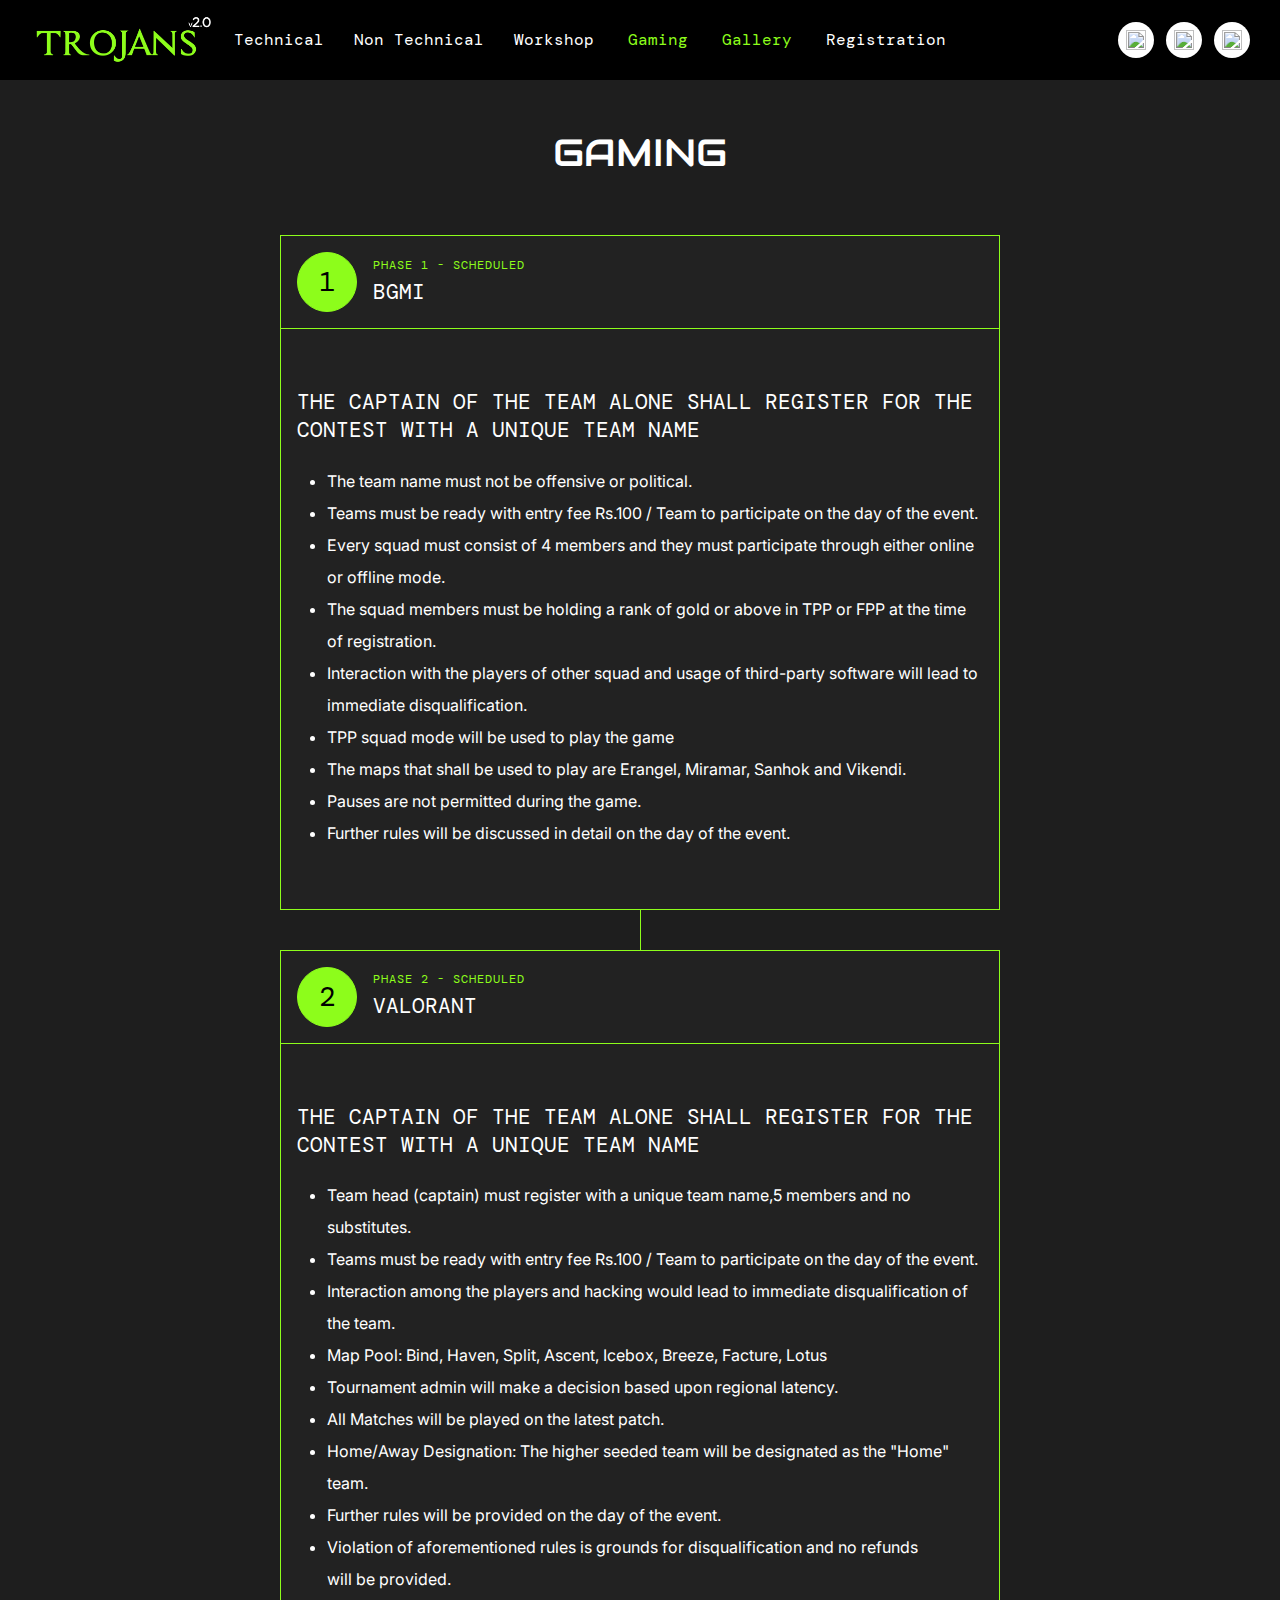
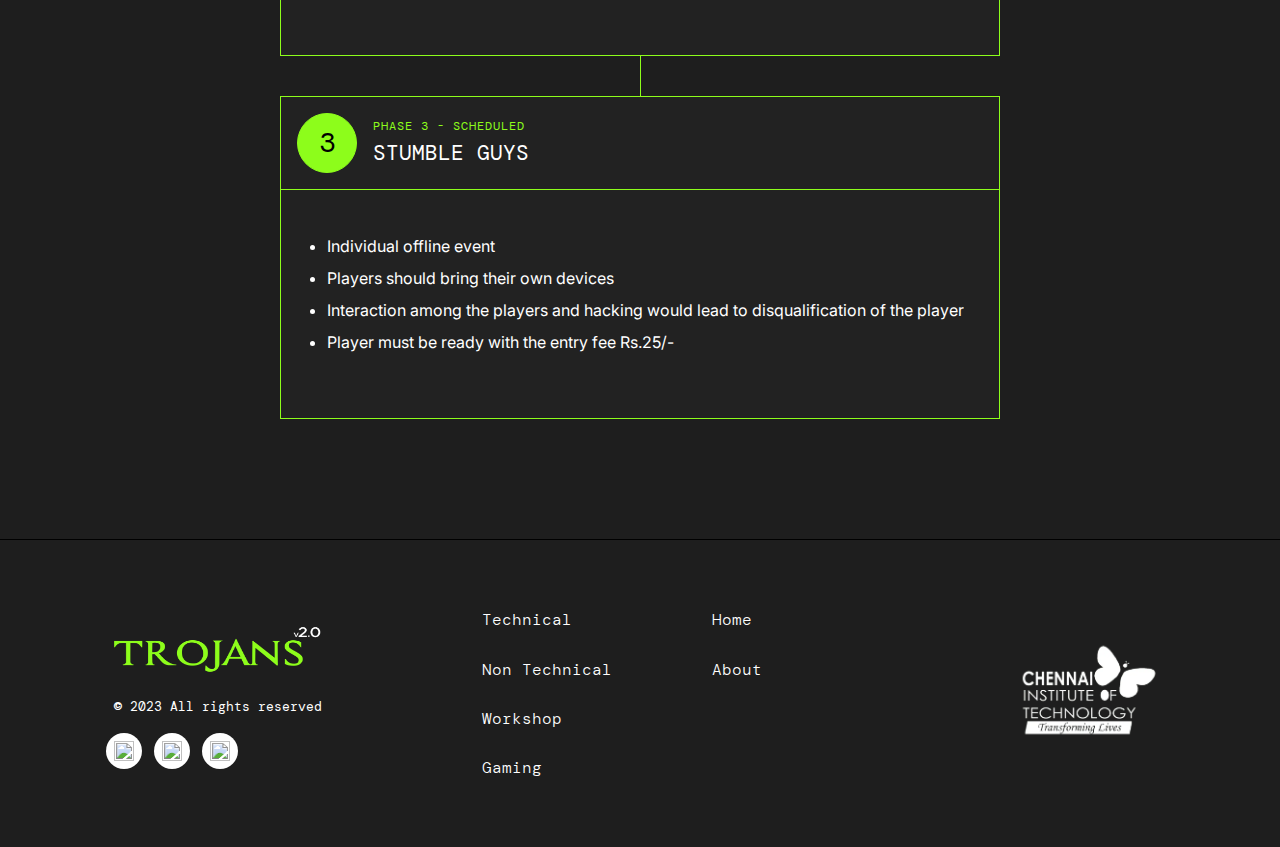
==== commit 25fca142: "rv" ====
--- a/views/gaming.html
+++ b/views/gaming.html
@@ -371,58 +371,30 @@
 								</h4>
 							</div>
 						</div>
-						<!-- <div class="roadmap-step-body-wrap techCodersChemistry">
+						<div class="roadmap-step-body-wrap techCodersChemistry">
 							<div class="w-richtext">
-								<h4>
+								<!-- <h4>
 									The captain of the team alone shall register
 									for the contest with a unique team name
-								</h4>
+								</h4> -->
 								<ul role="list">
-									<li>
-										The team name must not be offensive or
-										political.
-									</li>
-									<li>
-										Teams must be ready with entry fee
-										Rs.100 / Team to participate on the day
-										of the event.
-									</li>
-									<li>
-										Every squad must consist of 4 members
-										and they must participate through either
-										online or offline mode.
-									</li>
-									<li>
-										The squad members must be holding a rank
-										of gold or above in TPP or FPP at the
-										time of registration.
-									</li>
-									<li>
-										Interaction with the players of other
-										squad and usage of third-party software
-										will lead to immediate disqualification.
-									</li>
-									<li>
-										TPP squad mode will be used to play the
-										game
-									</li>
-									<li>
-										The maps that shall be used to play are
-										Erangel, Miramar, Sanhok and Vikendi.
-									</li>
-									<li>
-										Pauses are not permitted during the
-										game.
-									</li>
-									<li>
-										Further rules will be discussed in
-										detail on the day of the event.
-									</li>
+									<li>Individual offline event</li>
+									<li>
+										Players should bring their own devices
+									</li>
+									<li>
+										Interaction among the players and
+										hacking would lead to disqualification
+										of the player
+									</li>
+									<li>
+										Player must be ready with the entry fee
+										Rs.25/-
+									</li>
+									
 								</ul>
-								
-							</div>
-							
-						</div> -->
+							</div>
+						</div>
 					</div>
 					<img
 						src="https://assets.website-files.com/62380a41f823f569003b985b/62382580967af567555b2679_pattern.svg"
